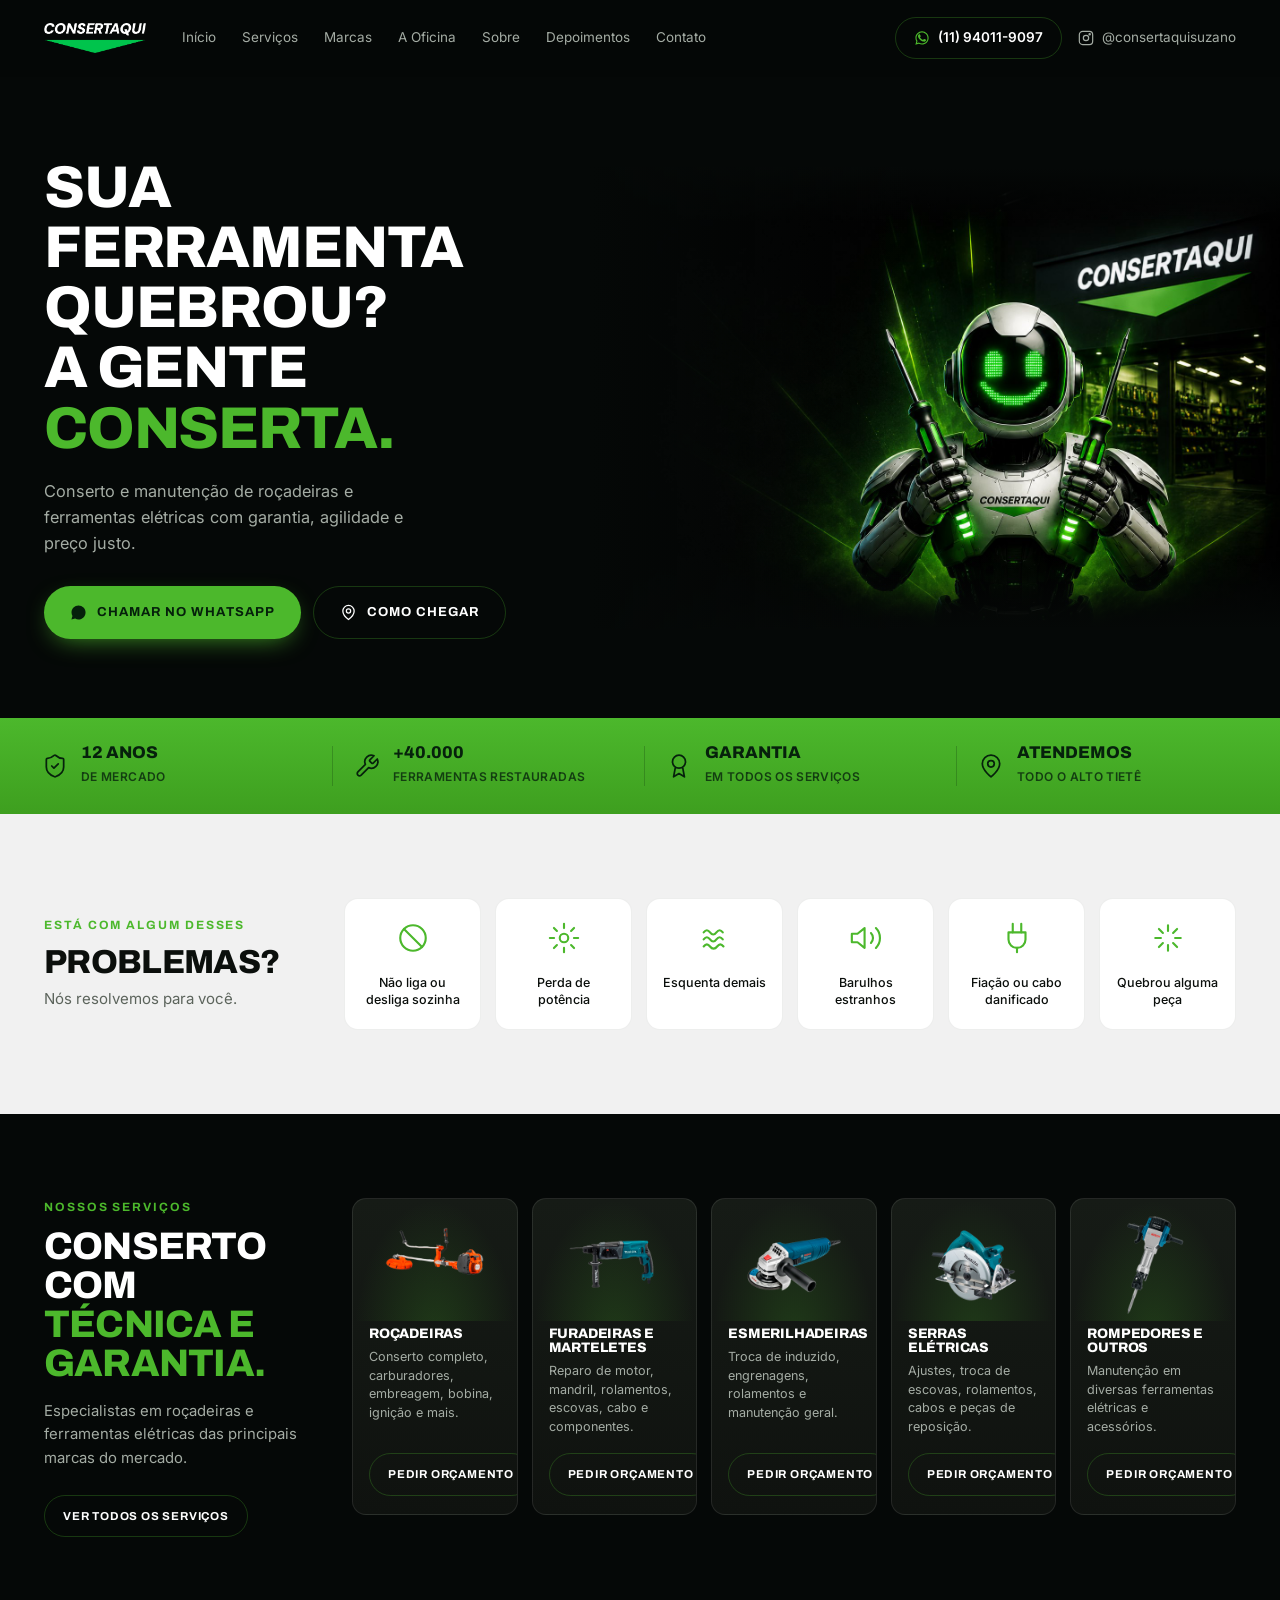
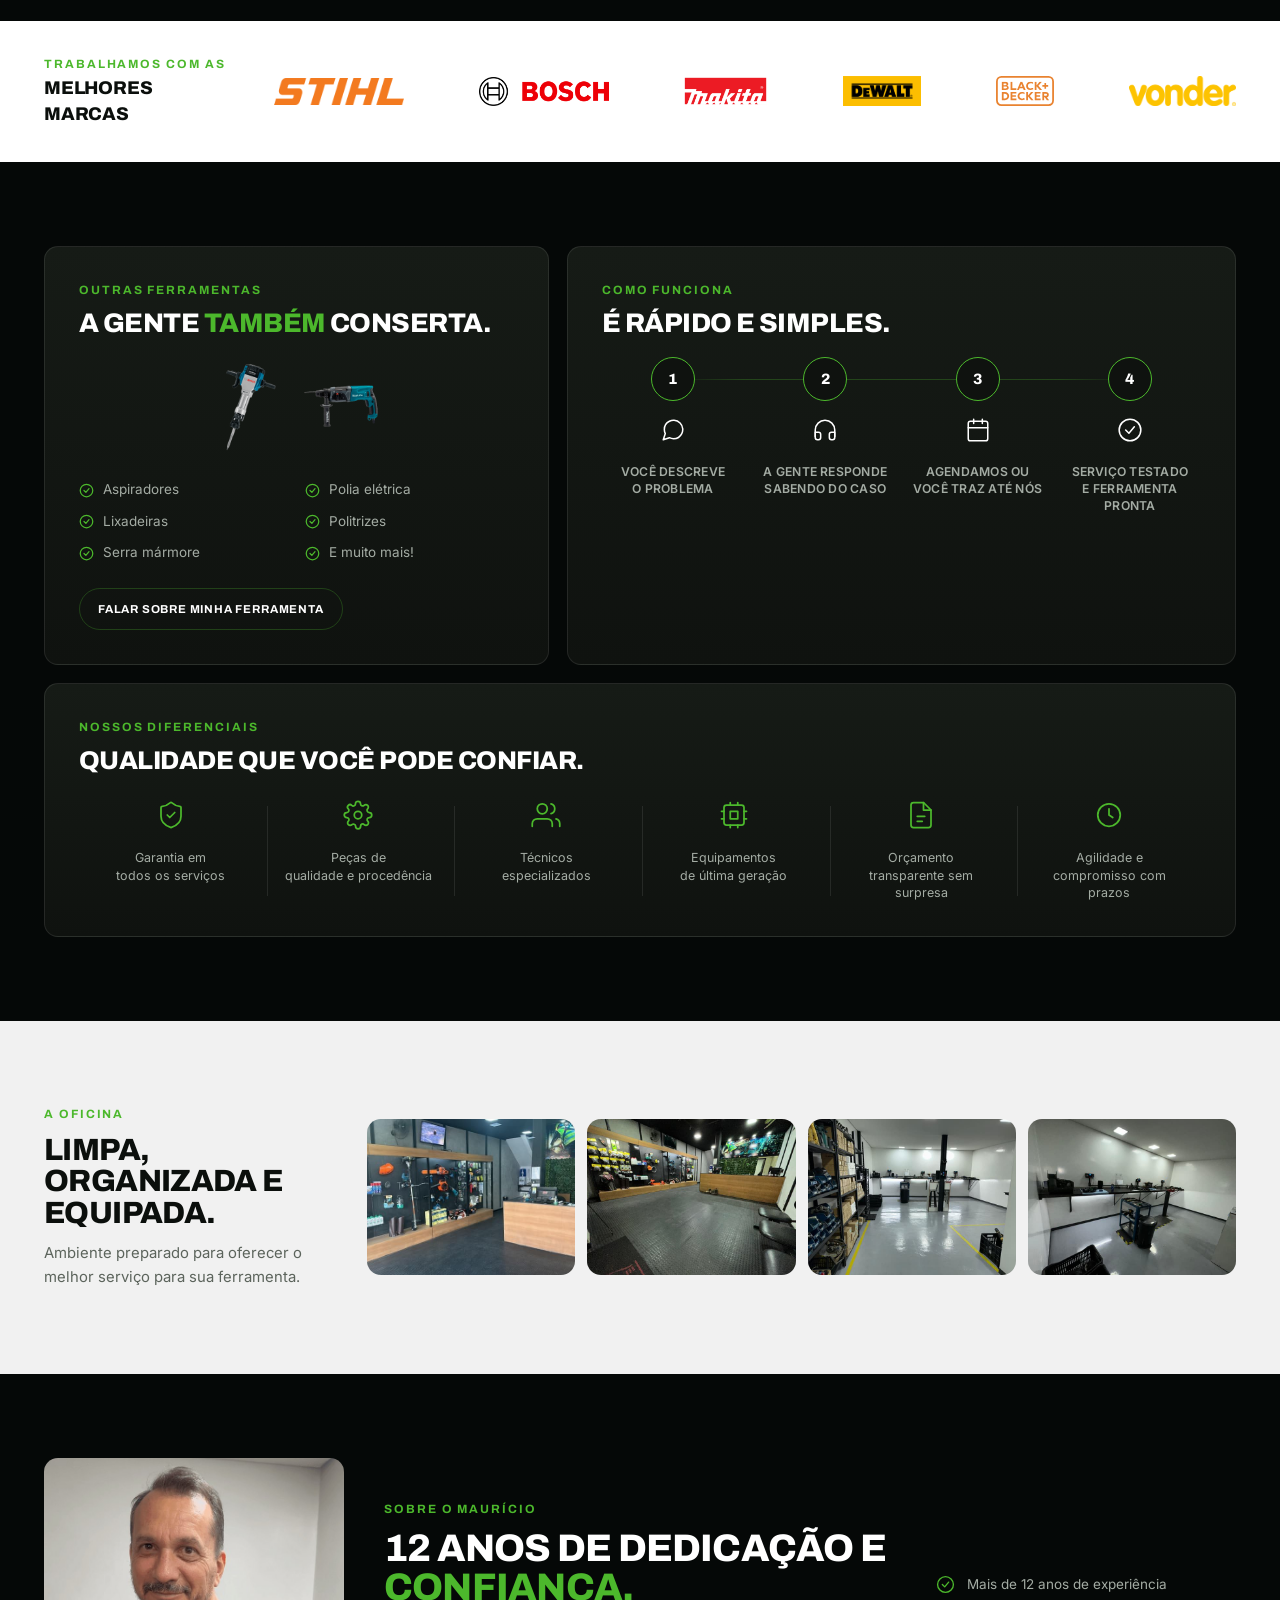
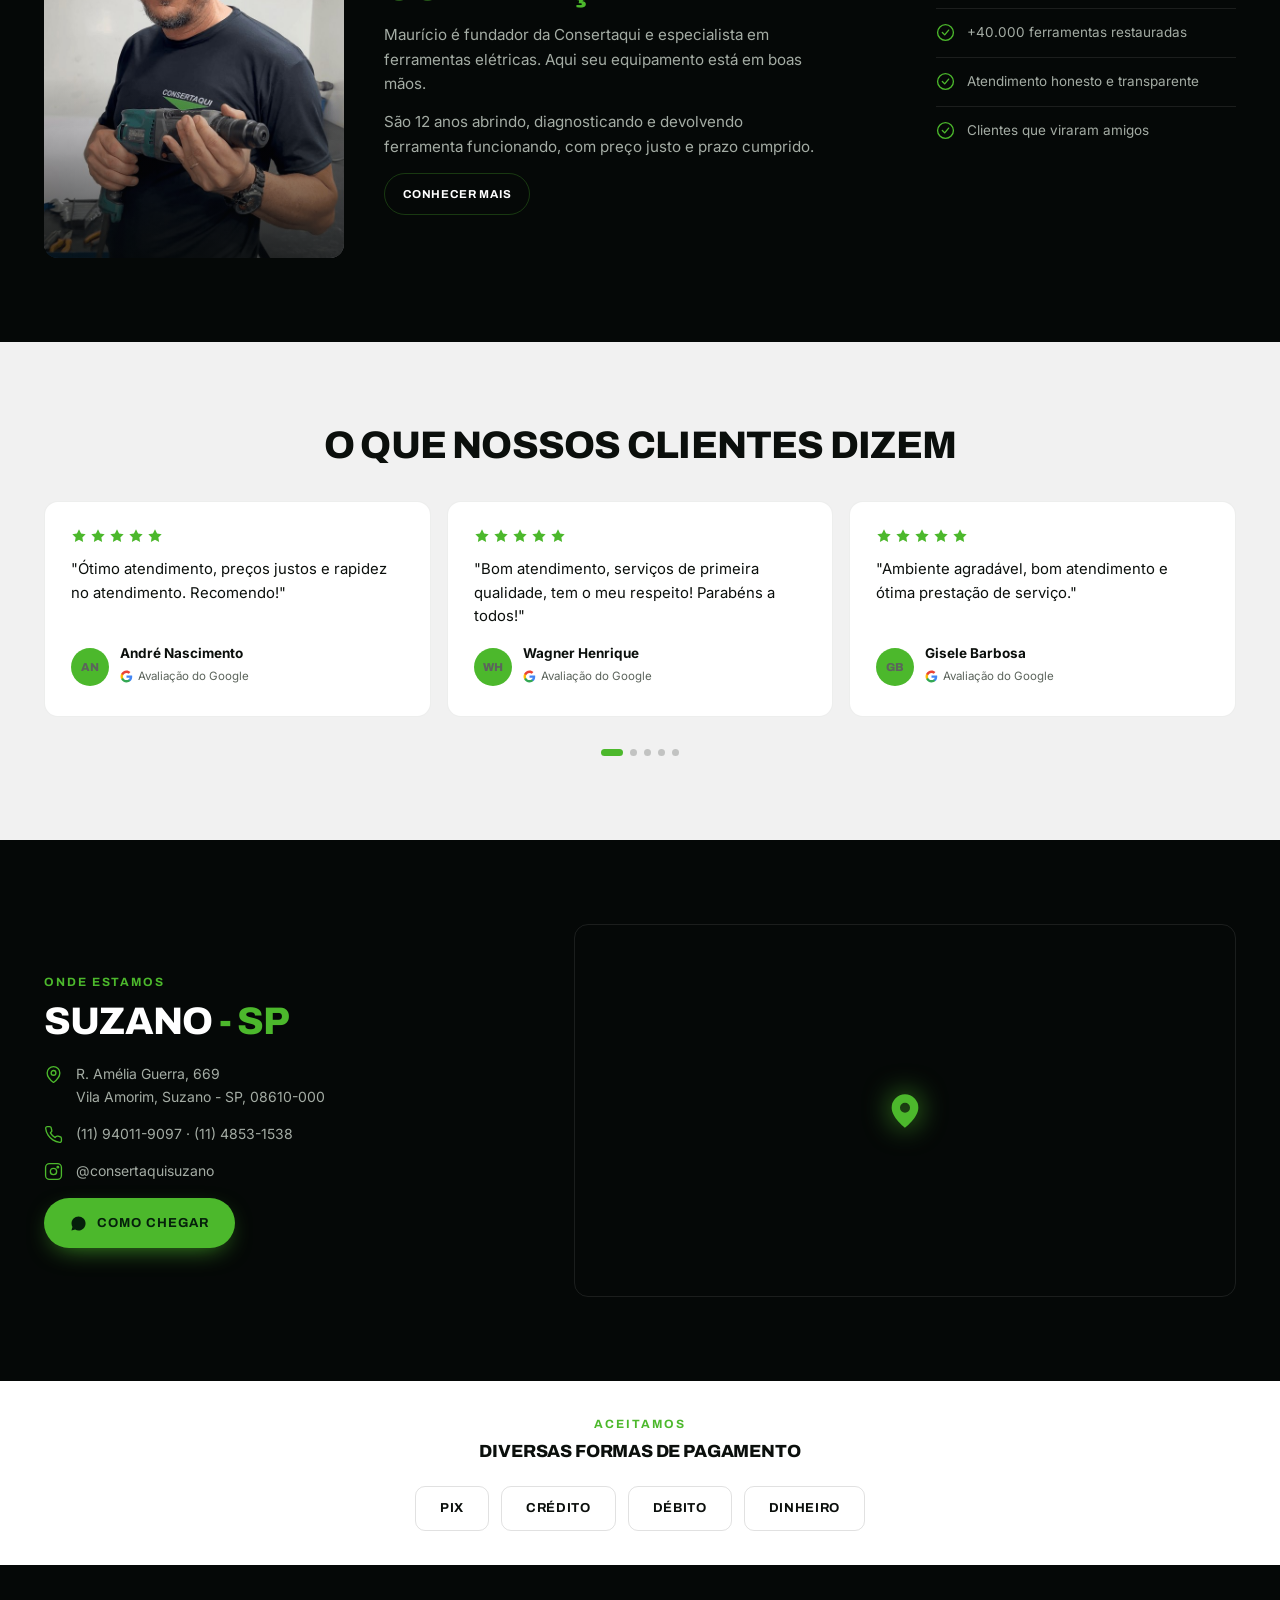
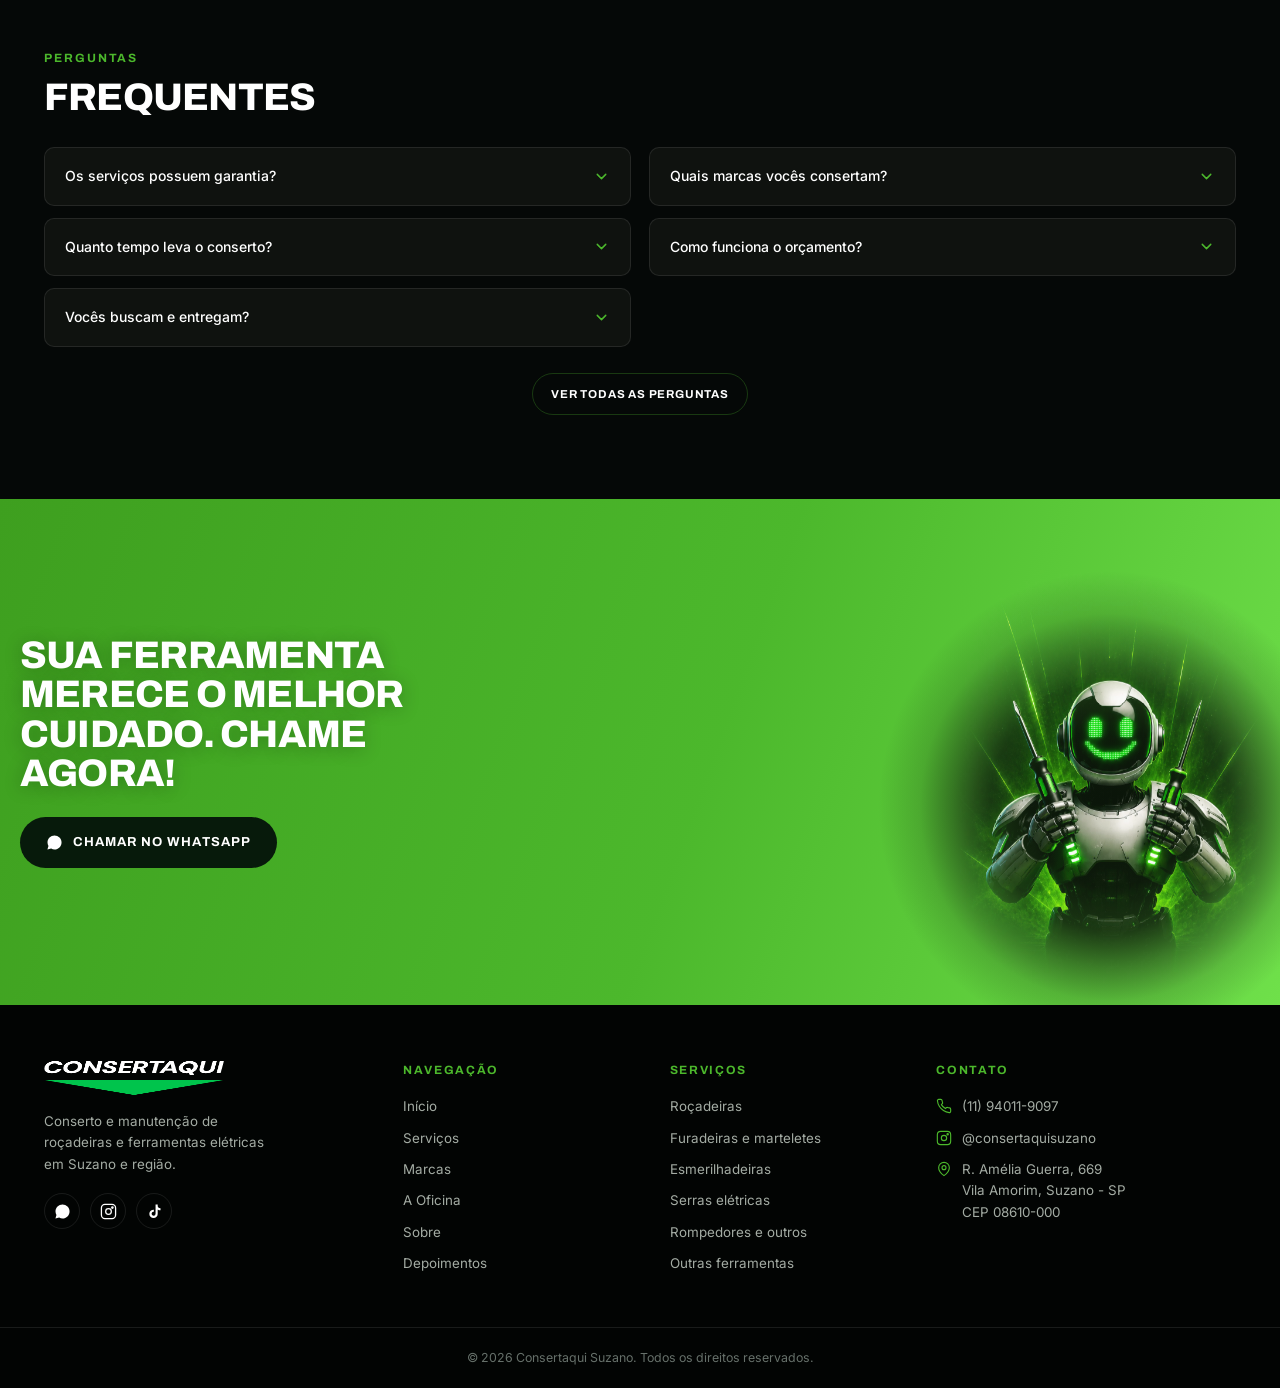
==== index.html @ aa7d1c3b "Site da Consertaqui Suzano Co-Authored-By: Claude Opus 5 (1M context) <noreply@anthropic.com>" ====
<!DOCTYPE html>
<html lang="pt-BR">
<head>
<meta charset="UTF-8">
<meta name="viewport" content="width=device-width, initial-scale=1">
<title>Conserto de Roçadeira em Suzano | Consertaqui</title>
<meta name="description" content="Conserto e manutenção de roçadeiras e ferramentas elétricas em Suzano e região. Diagnóstico rápido, orçamento sem custo e garantia. Todas as marcas. Chame no WhatsApp.">
<link rel="canonical" href="https://www.consertaquisuzano.com.br/">
<meta name="theme-color" content="#050807">

<meta property="og:type" content="website">
<meta property="og:locale" content="pt_BR">
<meta property="og:site_name" content="Consertaqui">
<meta property="og:title" content="Conserto de Roçadeira em Suzano | Consertaqui">
<meta property="og:description" content="Conserto e manutenção de roçadeiras e ferramentas elétricas em Suzano e região. Orçamento sem custo e garantia em todos os serviços.">
<meta property="og:url" content="https://www.consertaquisuzano.com.br/">
<meta property="og:image" content="https://www.consertaquisuzano.com.br/assets/img/hero-desktop.jpg">

<link rel="icon" href="assets/img/logo.png">
<link rel="apple-touch-icon" href="assets/img/logo.png">

<link rel="preconnect" href="https://fonts.googleapis.com">
<link rel="preconnect" href="https://fonts.gstatic.com" crossorigin>
<link href="https://fonts.googleapis.com/css2?family=Archivo:wght@600;700;800;900&family=Inter:wght@400;500;600;700&display=swap" rel="stylesheet">
<link rel="preload" as="image" href="assets/img/hero-desktop.jpg" media="(min-width: 861px)">
<link rel="preload" as="image" href="assets/img/hero-mobile.jpg" media="(max-width: 860px)">
<link rel="stylesheet" href="assets/css/style.css">
</head>
<body>

<!-- ====================================================== HEADER ====== -->
<header class="head" id="head">
  <div class="wrap head__in">
    <a href="#topo" class="head__logo" aria-label="Consertaqui, página inicial">
      <img src="assets/img/logo.png" alt="Consertaqui" width="160" height="30">
    </a>

    <nav class="nav" aria-label="Navegação principal">
      <a href="#topo">Início</a>
      <a href="#servicos">Serviços</a>
      <a href="#marcas">Marcas</a>
      <a href="#oficina">A Oficina</a>
      <a href="#sobre">Sobre</a>
      <a href="#depoimentos">Depoimentos</a>
      <a href="#contato">Contato</a>
    </nav>

    <div class="head__side">
      <a href="https://wa.me/5511940119097" class="head__wa" data-wa="Olá! Vim pelo site da Consertaqui e preciso de um orçamento." target="_blank" rel="noopener">
        <svg viewBox="0 0 24 24" fill="currentColor" aria-hidden="true"><path d="M17.47 14.38c-.3-.15-1.76-.87-2.03-.97-.27-.1-.47-.15-.67.15-.2.3-.77.96-.94 1.16-.17.2-.35.22-.65.07-.3-.15-1.26-.46-2.4-1.48-.89-.79-1.49-1.77-1.66-2.07-.17-.3-.02-.46.13-.61.13-.13.3-.35.45-.52.15-.17.2-.3.3-.5.1-.2.05-.37-.02-.52-.08-.15-.67-1.61-.92-2.2-.24-.58-.49-.5-.67-.51h-.57c-.2 0-.52.07-.79.37-.27.3-1.04 1.01-1.04 2.47s1.06 2.86 1.21 3.06c.15.2 2.1 3.2 5.08 4.49.71.3 1.26.49 1.69.63.71.22 1.36.19 1.87.12.57-.09 1.76-.72 2.01-1.41.25-.7.25-1.29.17-1.42-.07-.12-.27-.2-.57-.35z"/><path d="M12.04 2C6.58 2 2.13 6.45 2.13 11.91c0 1.75.46 3.45 1.32 4.95L2 22l5.25-1.38a9.87 9.87 0 0 0 4.79 1.22h.01c5.46 0 9.91-4.45 9.91-9.91 0-2.65-1.03-5.14-2.9-7.01A9.82 9.82 0 0 0 12.04 2zm0 18.13h-.01a8.2 8.2 0 0 1-4.18-1.15l-.3-.18-3.11.82.83-3.04-.2-.31a8.19 8.19 0 0 1-1.26-4.37c0-4.54 3.7-8.23 8.24-8.23 2.2 0 4.27.86 5.82 2.42a8.18 8.18 0 0 1 2.41 5.82c0 4.54-3.7 8.22-8.25 8.22z"/></svg>
        (11) 94011-9097
      </a>
      <a href="https://www.instagram.com/consertaquisuzano/" class="head__ig" target="_blank" rel="noopener">
        <svg viewBox="0 0 24 24" fill="none" stroke="currentColor" stroke-width="1.8" stroke-linecap="round" stroke-linejoin="round" aria-hidden="true"><rect x="2" y="2" width="20" height="20" rx="5"/><circle cx="12" cy="12" r="4"/><circle cx="17.5" cy="6.5" r="1"/></svg>
        @consertaquisuzano
      </a>
      <button class="burger" id="burger" aria-label="Abrir menu" aria-expanded="false" aria-controls="menu"><span></span></button>
    </div>
  </div>

  <div class="menu" id="menu">
    <div class="menu__in"><div>
      <a href="#servicos">Serviços</a>
      <a href="#marcas">Marcas</a>
      <a href="#outras">Outras Ferramentas</a>
      <a href="#oficina">A Oficina</a>
      <a href="#sobre">Sobre</a>
      <a href="#depoimentos">Depoimentos</a>
      <a href="#faq">Perguntas Frequentes</a>
      <a href="#contato">Onde Estamos</a>
      <a class="btn btn--wa btn--block" data-wa="Olá! Vim pelo site da Consertaqui e preciso de um orçamento." href="https://wa.me/5511940119097">
        <svg viewBox="0 0 24 24" fill="currentColor" aria-hidden="true"><path d="M17.47 14.38c-.3-.15-1.76-.87-2.03-.97-.27-.1-.47-.15-.67.15-.2.3-.77.96-.94 1.16-.17.2-.35.22-.65.07-.3-.15-1.26-.46-2.4-1.48-.89-.79-1.49-1.77-1.66-2.07-.17-.3-.02-.46.13-.61.13-.13.3-.35.45-.52.15-.17.2-.3.3-.5.1-.2.05-.37-.02-.52-.08-.15-.67-1.61-.92-2.2-.24-.58-.49-.5-.67-.51h-.57c-.2 0-.52.07-.79.37-.27.3-1.04 1.01-1.04 2.47s1.06 2.86 1.21 3.06c.15.2 2.1 3.2 5.08 4.49.71.3 1.26.49 1.69.63.71.22 1.36.19 1.87.12.57-.09 1.76-.72 2.01-1.41.25-.7.25-1.29.17-1.42-.07-.12-.27-.2-.57-.35z"/><path d="M12.04 2C6.58 2 2.13 6.45 2.13 11.91c0 1.75.46 3.45 1.32 4.95L2 22l5.25-1.38a9.87 9.87 0 0 0 4.79 1.22h.01c5.46 0 9.91-4.45 9.91-9.91 0-2.65-1.03-5.14-2.9-7.01A9.82 9.82 0 0 0 12.04 2zm0 18.13h-.01a8.2 8.2 0 0 1-4.18-1.15l-.3-.18-3.11.82.83-3.04-.2-.31a8.19 8.19 0 0 1-1.26-4.37c0-4.54 3.7-8.23 8.24-8.23 2.2 0 4.27.86 5.82 2.42a8.18 8.18 0 0 1 2.41 5.82c0 4.54-3.7 8.22-8.25 8.22z"/></svg>
        Chamar no WhatsApp
      </a>
    </div></div>
  </div>
</header>

<main id="topo">

<!-- ======================================================== HERO ====== -->
<section class="hero">
  <div class="wrap hero__grid">
    <div class="hero__copy">
      <h1>Sua ferramenta<br>quebrou?<br>A gente <span class="g">conserta.</span></h1>

      <div class="hero__mob">
        <img src="assets/img/hero-mobile.jpg" alt="Mascote da Consertaqui segurando duas chaves de fenda" width="1024" height="1536" fetchpriority="high">
      </div>

      <p class="hero__sub">Conserto e manutenção de roçadeiras e ferramentas elétricas com garantia, agilidade e preço justo.</p>

      <div class="hero__cta">
        <a class="btn btn--wa" data-wa="Olá! Minha ferramenta parou e gostaria de um orçamento." href="https://wa.me/5511940119097">
          <svg viewBox="0 0 24 24" fill="currentColor" aria-hidden="true"><path d="M12.04 2C6.58 2 2.13 6.45 2.13 11.91c0 1.75.46 3.45 1.32 4.95L2 22l5.25-1.38a9.87 9.87 0 0 0 4.79 1.22c5.46 0 9.91-4.45 9.91-9.91 0-2.65-1.03-5.14-2.9-7.01A9.82 9.82 0 0 0 12.04 2zm5.43 12.38c-.3-.15-1.76-.87-2.03-.97-.27-.1-.47-.15-.67.15-.2.3-.77.96-.94 1.16-.17.2-.35.22-.65.07-.3-.15-1.26-.46-2.4-1.48-.89-.79-1.49-1.77-1.66-2.07-.17-.3-.02-.46.13-.61.13-.13.3-.35.45-.52.15-.17.2-.3.3-.5.1-.2.05-.37-.02-.52-.08-.15-.67-1.61-.92-2.2-.24-.58-.49-.5-.67-.51h-.57c-.2 0-.52.07-.79.37-.27.3-1.04 1.01-1.04 2.47s1.06 2.86 1.21 3.06c.15.2 2.1 3.2 5.08 4.49.71.3 1.26.49 1.69.63.71.22 1.36.19 1.87.12.57-.09 1.76-.72 2.01-1.41.25-.7.25-1.29.17-1.42-.07-.12-.27-.2-.57-.35z"/></svg>
          Chamar no WhatsApp
        </a>
        <a class="btn btn--ghost" href="https://maps.google.com/?q=R.+Am%C3%A9lia+Guerra,+669,+Vila+Amorim,+Suzano+SP" target="_blank" rel="noopener">
          <svg viewBox="0 0 24 24" fill="none" stroke="currentColor" stroke-width="1.8" stroke-linecap="round" stroke-linejoin="round" aria-hidden="true"><path d="M20 10c0 6-8 12-8 12s-8-6-8-12a8 8 0 0 1 16 0z"/><circle cx="12" cy="10" r="3"/></svg>
          Como chegar
        </a>
      </div>
    </div>

    <div class="hero__art">
      <img src="assets/img/hero-desktop.jpg" alt="Mascote da Consertaqui com duas chaves de fenda em frente à loja em Suzano" width="1536" height="1024" fetchpriority="high">
    </div>
  </div>
</section>

<!-- ======================================================= SELOS ====== -->
<section class="selos">
  <div class="wrap selos__in">
    <div class="selo" data-rv>
      <svg viewBox="0 0 24 24" fill="none" stroke="currentColor" stroke-linecap="round" stroke-linejoin="round" aria-hidden="true"><path d="M20 13c0 5-3.5 7.5-7.66 8.95a1 1 0 0 1-.67-.01C7.5 20.5 4 18 4 13V6a1 1 0 0 1 1-1c2 0 4.5-1.2 6.24-2.72a1.17 1.17 0 0 1 1.52 0C14.51 3.81 17 5 19 5a1 1 0 0 1 1 1z"/><path d="m9 12 2 2 4-4"/></svg>
      <div><b>12 anos</b><span>de mercado</span></div>
    </div>
    <div class="selo" data-rv style="--d:80ms">
      <svg viewBox="0 0 24 24" fill="none" stroke="currentColor" stroke-linecap="round" stroke-linejoin="round" aria-hidden="true"><path d="M14.7 6.3a1 1 0 0 0 0 1.4l1.6 1.6a1 1 0 0 0 1.4 0l3.77-3.77a6 6 0 0 1-7.94 7.94l-6.91 6.91a2.12 2.12 0 0 1-3-3l6.91-6.91a6 6 0 0 1 7.94-7.94z"/></svg>
      <div><b>+40.000</b><span>ferramentas restauradas</span></div>
    </div>
    <div class="selo" data-rv style="--d:160ms">
      <svg viewBox="0 0 24 24" fill="none" stroke="currentColor" stroke-linecap="round" stroke-linejoin="round" aria-hidden="true"><circle cx="12" cy="8" r="6"/><path d="M15.48 13.89 17 22l-5-3-5 3 1.52-8.11"/></svg>
      <div><b>Garantia</b><span>em todos os serviços</span></div>
    </div>
    <div class="selo" data-rv style="--d:240ms">
      <svg viewBox="0 0 24 24" fill="none" stroke="currentColor" stroke-linecap="round" stroke-linejoin="round" aria-hidden="true"><path d="M20 10c0 6-8 12-8 12s-8-6-8-12a8 8 0 0 1 16 0z"/><circle cx="12" cy="10" r="3"/></svg>
      <div><b>Atendemos</b><span>todo o Alto Tietê</span></div>
    </div>
  </div>
</section>

<!-- ==================================================== PROBLEMAS ===== -->
<section class="sec sec--light probs" id="problemas">
  <div class="wrap probs__in">
    <div class="probs__head" data-rv>
      <div class="eyebrow">Está com algum desses</div>
      <h2>Problemas?</h2>
      <p>Nós resolvemos para você.</p>
    </div>

    <div class="probs__grid">
      <a class="prob" data-rv data-wa="Olá! Vim pelo site. Minha ferramenta não liga ou desliga sozinha. Consegue avaliar?" href="https://wa.me/5511940119097">
        <svg viewBox="0 0 24 24" fill="none" stroke="currentColor" stroke-linecap="round" stroke-linejoin="round" aria-hidden="true"><circle cx="12" cy="12" r="9"/><path d="m5.6 5.6 12.8 12.8"/></svg>
        <span>Não liga ou desliga sozinha</span>
      </a>
      <a class="prob" data-rv style="--d:60ms" data-wa="Olá! Vim pelo site. Minha ferramenta está com perda de potência. Consegue avaliar?" href="https://wa.me/5511940119097">
        <svg viewBox="0 0 24 24" fill="none" stroke="currentColor" stroke-linecap="round" stroke-linejoin="round" aria-hidden="true"><circle cx="12" cy="12" r="3"/><path d="M12 2v3M12 19v3M2 12h3M19 12h3M4.9 4.9l2.1 2.1M17 17l2.1 2.1M19.1 4.9 17 7M7 17l-2.1 2.1"/></svg>
        <span>Perda de potência</span>
      </a>
      <a class="prob" data-rv style="--d:120ms" data-wa="Olá! Vim pelo site. Minha ferramenta está esquentando demais. Consegue avaliar?" href="https://wa.me/5511940119097">
        <svg viewBox="0 0 24 24" fill="none" stroke="currentColor" stroke-linecap="round" stroke-linejoin="round" aria-hidden="true"><path d="M4 18c1.5-2 3-2 4.5 0S12 20 13.5 18s3-2 4.5 0"/><path d="M4 13c1.5-2 3-2 4.5 0s3 2 4.5 0 3-2 4.5 0"/><path d="M4 8c1.5-2 3-2 4.5 0s3 2 4.5 0 3-2 4.5 0"/></svg>
        <span>Esquenta demais</span>
      </a>
      <a class="prob" data-rv style="--d:180ms" data-wa="Olá! Vim pelo site. Minha ferramenta está fazendo barulhos estranhos. Consegue avaliar?" href="https://wa.me/5511940119097">
        <svg viewBox="0 0 24 24" fill="none" stroke="currentColor" stroke-linecap="round" stroke-linejoin="round" aria-hidden="true"><path d="M11 5 6 9H2v6h4l5 4z"/><path d="M15.5 8.5a5 5 0 0 1 0 7"/><path d="M19 5a10 10 0 0 1 0 14"/></svg>
        <span>Barulhos estranhos</span>
      </a>
      <a class="prob" data-rv style="--d:240ms" data-wa="Olá! Vim pelo site. Minha ferramenta está com a fiação ou o cabo danificado. Consegue avaliar?" href="https://wa.me/5511940119097">
        <svg viewBox="0 0 24 24" fill="none" stroke="currentColor" stroke-linecap="round" stroke-linejoin="round" aria-hidden="true"><path d="M9 2v6M15 2v6"/><path d="M18 8v5a6 6 0 0 1-6 6 6 6 0 0 1-6-6V8z"/><path d="M12 19v3"/></svg>
        <span>Fiação ou cabo danificado</span>
      </a>
      <a class="prob" data-rv style="--d:300ms" data-wa="Olá! Vim pelo site. Minha ferramenta quebrou uma peça. Consegue avaliar?" href="https://wa.me/5511940119097">
        <svg viewBox="0 0 24 24" fill="none" stroke="currentColor" stroke-linecap="round" stroke-linejoin="round" aria-hidden="true"><path d="M12 3v4M12 17v4M5.6 5.6l2.8 2.8M15.6 15.6l2.8 2.8M3 12h4M17 12h4M5.6 18.4l2.8-2.8M15.6 8.4l2.8-2.8"/></svg>
        <span>Quebrou alguma peça</span>
      </a>
    </div>
  </div>
</section>

<!-- ===================================================== SERVIÇOS ===== -->
<section class="sec sec--dark serv" id="servicos">
  <div class="wrap serv__in">
    <div class="serv__head" data-rv>
      <div class="eyebrow">Nossos serviços</div>
      <h2>Conserto com<br><span class="g">técnica e garantia.</span></h2>
      <p class="lead">Especialistas em roçadeiras e ferramentas elétricas das principais marcas do mercado.</p>
      <a class="btn btn--ghost btn--sm" href="#outras">Ver todos os serviços</a>
    </div>

    <div class="serv__grid">
      <article class="card-serv" data-rv>
        <div class="card-serv__img"><img src="assets/img/serv-rocadeira.png" alt="Conserto de roçadeira em Suzano" width="500" height="500" loading="lazy"></div>
        <div class="card-serv__body">
          <h3>Roçadeiras</h3>
          <p>Conserto completo, carburadores, embreagem, bobina, ignição e mais.</p>
          <a class="btn btn--ghost btn--sm" data-wa="Olá! Vim pelo site e gostaria de um orçamento para conserto de *roçadeira*." href="https://wa.me/5511940119097">Pedir orçamento</a>
        </div>
      </article>

      <article class="card-serv" data-rv style="--d:70ms">
        <div class="card-serv__img"><img src="assets/img/serv-furadeira.png" alt="Conserto de furadeira e martelete em Suzano" width="500" height="500" loading="lazy"></div>
        <div class="card-serv__body">
          <h3>Furadeiras e marteletes</h3>
          <p>Reparo de motor, mandril, rolamentos, escovas, cabo e componentes.</p>
          <a class="btn btn--ghost btn--sm" data-wa="Olá! Vim pelo site e gostaria de um orçamento para conserto de *furadeira ou martelete*." href="https://wa.me/5511940119097">Pedir orçamento</a>
        </div>
      </article>

      <article class="card-serv" data-rv style="--d:140ms">
        <div class="card-serv__img"><img src="assets/img/serv-esmerilhadeira.png" alt="Conserto de esmerilhadeira em Suzano" width="500" height="500" loading="lazy"></div>
        <div class="card-serv__body">
          <h3>Esmerilhadeiras</h3>
          <p>Troca de induzido, engrenagens, rolamentos e manutenção geral.</p>
          <a class="btn btn--ghost btn--sm" data-wa="Olá! Vim pelo site e gostaria de um orçamento para conserto de *esmerilhadeira*." href="https://wa.me/5511940119097">Pedir orçamento</a>
        </div>
      </article>

      <article class="card-serv" data-rv style="--d:210ms">
        <div class="card-serv__img"><img src="assets/img/serv-serra.png" alt="Conserto de serra elétrica em Suzano" width="500" height="500" loading="lazy"></div>
        <div class="card-serv__body">
          <h3>Serras elétricas</h3>
          <p>Ajustes, troca de escovas, rolamentos, cabos e peças de reposição.</p>
          <a class="btn btn--ghost btn--sm" data-wa="Olá! Vim pelo site e gostaria de um orçamento para conserto de *serra elétrica*." href="https://wa.me/5511940119097">Pedir orçamento</a>
        </div>
      </article>

      <article class="card-serv" data-rv style="--d:280ms">
        <div class="card-serv__img"><img src="assets/img/serv-rompedor.png" alt="Conserto de rompedor e outras ferramentas em Suzano" width="500" height="500" loading="lazy"></div>
        <div class="card-serv__body">
          <h3>Rompedores e outros</h3>
          <p>Manutenção em diversas ferramentas elétricas e acessórios.</p>
          <a class="btn btn--ghost btn--sm" data-wa="Olá! Vim pelo site e gostaria de um orçamento para conserto de *rompedor*." href="https://wa.me/5511940119097">Pedir orçamento</a>
        </div>
      </article>
    </div>
  </div>
</section>

<!-- ======================================================= MARCAS ===== -->
<section class="marcas" id="marcas">
  <div class="wrap marcas__in">
    <div class="marcas__label" data-rv>
      <div class="eyebrow">Trabalhamos com as</div>
      <b>Melhores marcas</b>
    </div>
    <div class="marcas__list" data-rv style="--d:80ms">
      <img src="assets/img/marcas/stihl.png" alt="Stihl" loading="lazy">
      <img src="assets/img/marcas/bosch.webp" alt="Bosch" loading="lazy">
      <img src="assets/img/marcas/makita.webp" alt="Makita" loading="lazy">
      <img src="assets/img/marcas/dewalt.png" alt="DeWalt" loading="lazy">
      <img src="assets/img/marcas/black-decker.svg" alt="Black and Decker" loading="lazy">
      <img src="assets/img/marcas/vonder.png" alt="Vonder" loading="lazy">
    </div>
  </div>
</section>

<!-- ======================================= OUTRAS + COMO FUNCIONA ===== -->
<section class="sec sec--dark" id="outras">
  <div class="wrap">
    <div class="duo">

      <div class="painel" data-rv>
        <div class="eyebrow">Outras ferramentas</div>
        <h2>A gente <span class="g">também</span> conserta.</h2>
        <div class="outras__art">
          <img src="assets/img/serv-rompedor.png" alt="" aria-hidden="true" loading="lazy">
          <img src="assets/img/serv-furadeira.png" alt="" aria-hidden="true" loading="lazy">
        </div>
        <ul class="outras__list">
          <li><svg viewBox="0 0 24 24" fill="none" stroke="currentColor" stroke-width="2" stroke-linecap="round" stroke-linejoin="round" aria-hidden="true"><circle cx="12" cy="12" r="10"/><path d="m8 12 3 3 5-6"/></svg>Aspiradores</li>
          <li><svg viewBox="0 0 24 24" fill="none" stroke="currentColor" stroke-width="2" stroke-linecap="round" stroke-linejoin="round" aria-hidden="true"><circle cx="12" cy="12" r="10"/><path d="m8 12 3 3 5-6"/></svg>Polia elétrica</li>
          <li><svg viewBox="0 0 24 24" fill="none" stroke="currentColor" stroke-width="2" stroke-linecap="round" stroke-linejoin="round" aria-hidden="true"><circle cx="12" cy="12" r="10"/><path d="m8 12 3 3 5-6"/></svg>Lixadeiras</li>
          <li><svg viewBox="0 0 24 24" fill="none" stroke="currentColor" stroke-width="2" stroke-linecap="round" stroke-linejoin="round" aria-hidden="true"><circle cx="12" cy="12" r="10"/><path d="m8 12 3 3 5-6"/></svg>Politrizes</li>
          <li><svg viewBox="0 0 24 24" fill="none" stroke="currentColor" stroke-width="2" stroke-linecap="round" stroke-linejoin="round" aria-hidden="true"><circle cx="12" cy="12" r="10"/><path d="m8 12 3 3 5-6"/></svg>Serra mármore</li>
          <li><svg viewBox="0 0 24 24" fill="none" stroke="currentColor" stroke-width="2" stroke-linecap="round" stroke-linejoin="round" aria-hidden="true"><circle cx="12" cy="12" r="10"/><path d="m8 12 3 3 5-6"/></svg>E muito mais!</li>
        </ul>
        <a class="btn btn--ghost btn--sm" data-wa="Olá! Vim pelo site. Vocês consertam a minha ferramenta? Ela é uma:" href="https://wa.me/5511940119097">Falar sobre minha ferramenta</a>
      </div>

      <div class="painel" data-rv style="--d:120ms">
        <div class="eyebrow">Como funciona</div>
        <h2>É rápido e simples.</h2>
        <div class="passos">
          <div class="passo">
            <div class="passo__n">1</div>
            <svg class="passo__ico" viewBox="0 0 24 24" fill="none" stroke="currentColor" stroke-linecap="round" stroke-linejoin="round" aria-hidden="true"><path d="M21 11.5a8.38 8.38 0 0 1-.9 3.8 8.5 8.5 0 0 1-7.6 4.7 8.38 8.38 0 0 1-3.8-.9L3 21l1.9-5.7a8.38 8.38 0 0 1-.9-3.8 8.5 8.5 0 0 1 4.7-7.6 8.38 8.38 0 0 1 3.8-.9h.5a8.48 8.48 0 0 1 8 8z"/></svg>
            <p>Você descreve<br>o problema</p>
          </div>
          <div class="passo">
            <div class="passo__n">2</div>
            <svg class="passo__ico" viewBox="0 0 24 24" fill="none" stroke="currentColor" stroke-linecap="round" stroke-linejoin="round" aria-hidden="true"><path d="M3 18v-6a9 9 0 0 1 18 0v6"/><path d="M21 19a2 2 0 0 1-2 2h-1a2 2 0 0 1-2-2v-3a2 2 0 0 1 2-2h3zM3 19a2 2 0 0 0 2 2h1a2 2 0 0 0 2-2v-3a2 2 0 0 0-2-2H3z"/></svg>
            <p>A gente responde<br>sabendo do caso</p>
          </div>
          <div class="passo">
            <div class="passo__n">3</div>
            <svg class="passo__ico" viewBox="0 0 24 24" fill="none" stroke="currentColor" stroke-linecap="round" stroke-linejoin="round" aria-hidden="true"><rect x="3" y="4" width="18" height="18" rx="2"/><path d="M16 2v4M8 2v4M3 10h18"/></svg>
            <p>Agendamos ou<br>você traz até nós</p>
          </div>
          <div class="passo">
            <div class="passo__n">4</div>
            <svg class="passo__ico" viewBox="0 0 24 24" fill="none" stroke="currentColor" stroke-linecap="round" stroke-linejoin="round" aria-hidden="true"><circle cx="12" cy="12" r="10"/><path d="m8 12 3 3 5-6"/></svg>
            <p>Serviço testado<br>e ferramenta pronta</p>
          </div>
        </div>
      </div>

    </div>

    <div class="painel difs" data-rv>
      <div class="eyebrow">Nossos diferenciais</div>
      <h2>Qualidade que você pode confiar.</h2>
      <div class="difs__grid">
        <div class="dif">
          <svg viewBox="0 0 24 24" fill="none" stroke="currentColor" stroke-linecap="round" stroke-linejoin="round" aria-hidden="true"><path d="M20 13c0 5-3.5 7.5-7.66 8.95a1 1 0 0 1-.67-.01C7.5 20.5 4 18 4 13V6a1 1 0 0 1 1-1c2 0 4.5-1.2 6.24-2.72a1.17 1.17 0 0 1 1.52 0C14.51 3.81 17 5 19 5a1 1 0 0 1 1 1z"/><path d="m9 12 2 2 4-4"/></svg>
          <span>Garantia em<br>todos os serviços</span>
        </div>
        <div class="dif">
          <svg viewBox="0 0 24 24" fill="none" stroke="currentColor" stroke-linecap="round" stroke-linejoin="round" aria-hidden="true"><circle cx="12" cy="12" r="3"/><path d="M19.4 15a1.65 1.65 0 0 0 .33 1.82l.06.06a2 2 0 1 1-2.83 2.83l-.06-.06a1.65 1.65 0 0 0-1.82-.33 1.65 1.65 0 0 0-1 1.51V21a2 2 0 1 1-4 0v-.09A1.65 1.65 0 0 0 9 19.4a1.65 1.65 0 0 0-1.82.33l-.06.06a2 2 0 1 1-2.83-2.83l.06-.06A1.65 1.65 0 0 0 4.6 15a1.65 1.65 0 0 0-1.51-1H3a2 2 0 1 1 0-4h.09A1.65 1.65 0 0 0 4.6 9a1.65 1.65 0 0 0-.33-1.82l-.06-.06a2 2 0 1 1 2.83-2.83l.06.06A1.65 1.65 0 0 0 9 4.6 1.65 1.65 0 0 0 10 3.09V3a2 2 0 1 1 4 0v.09a1.65 1.65 0 0 0 1 1.51 1.65 1.65 0 0 0 1.82-.33l.06-.06a2 2 0 1 1 2.83 2.83l-.06.06A1.65 1.65 0 0 0 19.4 9V9a1.65 1.65 0 0 0 1.51 1H21a2 2 0 1 1 0 4h-.09a1.65 1.65 0 0 0-1.51 1z"/></svg>
          <span>Peças de<br>qualidade e procedência</span>
        </div>
        <div class="dif">
          <svg viewBox="0 0 24 24" fill="none" stroke="currentColor" stroke-linecap="round" stroke-linejoin="round" aria-hidden="true"><path d="M17 21v-2a4 4 0 0 0-4-4H5a4 4 0 0 0-4 4v2"/><circle cx="9" cy="7" r="4"/><path d="M23 21v-2a4 4 0 0 0-3-3.87M16 3.13a4 4 0 0 1 0 7.75"/></svg>
          <span>Técnicos<br>especializados</span>
        </div>
        <div class="dif">
          <svg viewBox="0 0 24 24" fill="none" stroke="currentColor" stroke-linecap="round" stroke-linejoin="round" aria-hidden="true"><rect x="4" y="4" width="16" height="16" rx="2"/><rect x="9" y="9" width="6" height="6"/><path d="M9 2v2M15 2v2M9 20v2M15 20v2M2 9h2M2 15h2M20 9h2M20 15h2"/></svg>
          <span>Equipamentos<br>de última geração</span>
        </div>
        <div class="dif">
          <svg viewBox="0 0 24 24" fill="none" stroke="currentColor" stroke-linecap="round" stroke-linejoin="round" aria-hidden="true"><path d="M14 2H6a2 2 0 0 0-2 2v16a2 2 0 0 0 2 2h12a2 2 0 0 0 2-2V8z"/><path d="M14 2v6h6M9 13h6M9 17h4"/></svg>
          <span>Orçamento<br>transparente sem surpresa</span>
        </div>
        <div class="dif">
          <svg viewBox="0 0 24 24" fill="none" stroke="currentColor" stroke-linecap="round" stroke-linejoin="round" aria-hidden="true"><circle cx="12" cy="12" r="9"/><path d="M12 7v5l3 2"/></svg>
          <span>Agilidade e<br>compromisso com prazos</span>
        </div>
      </div>
    </div>
  </div>
</section>

<!-- ====================================================== OFICINA ===== -->
<section class="sec sec--light of" id="oficina">
  <div class="wrap of__in">
    <div class="of__head" data-rv>
      <div class="eyebrow">A oficina</div>
      <h2>Limpa, organizada e equipada.</h2>
      <p>Ambiente preparado para oferecer o melhor serviço para sua ferramenta.</p>
    </div>
    <div class="of__grid">
      <figure data-rv><img src="assets/img/oficina-01.jpg" alt="Balcão de atendimento da Consertaqui em Suzano" loading="lazy"></figure>
      <figure data-rv style="--d:80ms"><img src="assets/img/oficina-02.jpg" alt="Interior da loja Consertaqui com peças e acessórios" loading="lazy"></figure>
      <figure data-rv style="--d:160ms"><img src="assets/img/oficina-03.jpg" alt="Área técnica da Consertaqui com prateleiras de peças" loading="lazy"></figure>
      <figure data-rv style="--d:240ms"><img src="assets/img/oficina-04.jpg" alt="Bancada de trabalho da oficina Consertaqui" loading="lazy"></figure>
    </div>
  </div>
</section>

<!-- ======================================================== SOBRE ===== -->
<section class="sec sec--dark sobre" id="sobre">
  <div class="wrap sobre__in">
    <div class="sobre__foto" data-rv>
      <img src="assets/img/mauricio.jpg" alt="Maurício, fundador da Consertaqui" loading="lazy">
    </div>
    <div class="sobre__txt" data-rv style="--d:100ms">
      <div class="eyebrow">Sobre o Maurício</div>
      <h2>12 anos de dedicação e <span class="g">confiança.</span></h2>
      <p>Maurício é fundador da Consertaqui e especialista em ferramentas elétricas. Aqui seu equipamento está em boas mãos.</p>
      <p>São 12 anos abrindo, diagnosticando e devolvendo ferramenta funcionando, com preço justo e prazo cumprido.</p>
      <a class="btn btn--ghost btn--sm" href="#oficina">Conhecer mais</a>
    </div>
    <ul class="sobre__lista" data-rv style="--d:200ms">
      <li><svg viewBox="0 0 24 24" fill="none" stroke="currentColor" stroke-width="1.7" stroke-linecap="round" stroke-linejoin="round" aria-hidden="true"><circle cx="12" cy="12" r="10"/><path d="m8 12 3 3 5-6"/></svg>Mais de 12 anos de experiência</li>
      <li><svg viewBox="0 0 24 24" fill="none" stroke="currentColor" stroke-width="1.7" stroke-linecap="round" stroke-linejoin="round" aria-hidden="true"><circle cx="12" cy="12" r="10"/><path d="m8 12 3 3 5-6"/></svg>+40.000 ferramentas restauradas</li>
      <li><svg viewBox="0 0 24 24" fill="none" stroke="currentColor" stroke-width="1.7" stroke-linecap="round" stroke-linejoin="round" aria-hidden="true"><circle cx="12" cy="12" r="10"/><path d="m8 12 3 3 5-6"/></svg>Atendimento honesto e transparente</li>
      <li><svg viewBox="0 0 24 24" fill="none" stroke="currentColor" stroke-width="1.7" stroke-linecap="round" stroke-linejoin="round" aria-hidden="true"><circle cx="12" cy="12" r="10"/><path d="m8 12 3 3 5-6"/></svg>Clientes que viraram amigos</li>
    </ul>
  </div>
</section>

<!-- =================================================== DEPOIMENTOS ==== -->
<section class="sec sec--light dep" id="depoimentos">
  <div class="wrap">
    <h2 data-rv>O que nossos clientes dizem</h2>
    <div class="dep__grid" id="depGrid">
      <article class="card-dep" data-rv>
        <div class="stars" aria-label="5 de 5 estrelas">
          <svg viewBox="0 0 24 24" fill="currentColor" aria-hidden="true"><path d="m12 2 3.1 6.3 6.9 1-5 4.9 1.2 6.8L12 17.8 5.8 21l1.2-6.8-5-4.9 6.9-1z"/></svg>
          <svg viewBox="0 0 24 24" fill="currentColor" aria-hidden="true"><path d="m12 2 3.1 6.3 6.9 1-5 4.9 1.2 6.8L12 17.8 5.8 21l1.2-6.8-5-4.9 6.9-1z"/></svg>
          <svg viewBox="0 0 24 24" fill="currentColor" aria-hidden="true"><path d="m12 2 3.1 6.3 6.9 1-5 4.9 1.2 6.8L12 17.8 5.8 21l1.2-6.8-5-4.9 6.9-1z"/></svg>
          <svg viewBox="0 0 24 24" fill="currentColor" aria-hidden="true"><path d="m12 2 3.1 6.3 6.9 1-5 4.9 1.2 6.8L12 17.8 5.8 21l1.2-6.8-5-4.9 6.9-1z"/></svg>
          <svg viewBox="0 0 24 24" fill="currentColor" aria-hidden="true"><path d="m12 2 3.1 6.3 6.9 1-5 4.9 1.2 6.8L12 17.8 5.8 21l1.2-6.8-5-4.9 6.9-1z"/></svg>
        </div>
        <p>"Ótimo atendimento, preços justos e rapidez no atendimento. Recomendo!"</p>
        <footer><span class="avatar">AN</span><div><b>André Nascimento</b><span class="g-sel"><svg class="g-ico" viewBox="0 0 48 48" aria-hidden="true"><path fill="#4285F4" d="M45.12 24.5c0-1.56-.14-3.06-.4-4.5H24v8.51h11.84c-.51 2.75-2.06 5.08-4.39 6.64v5.52h7.11c4.16-3.83 6.56-9.47 6.56-16.17z"/><path fill="#34A853" d="M24 46c5.94 0 10.92-1.97 14.56-5.33l-7.11-5.52c-1.97 1.32-4.49 2.1-7.45 2.1-5.73 0-10.58-3.87-12.31-9.07H4.34v5.7C7.96 41.07 15.4 46 24 46z"/><path fill="#FBBC05" d="M11.69 28.18C11.25 26.86 11 25.45 11 24s.25-2.86.69-4.18v-5.7H4.34C2.85 17.09 2 20.45 2 24s.85 6.91 2.34 9.88l7.35-5.7z"/><path fill="#EA4335" d="M24 10.75c3.23 0 6.13 1.11 8.41 3.29l6.31-6.31C34.91 4.18 29.93 2 24 2 15.4 2 7.96 6.93 4.34 14.12l7.35 5.7c1.73-5.2 6.58-9.07 12.31-9.07z"/></svg>Avaliação do Google</span></div></footer>
      </article>

      <article class="card-dep" data-rv style="--d:90ms">
        <div class="stars" aria-label="5 de 5 estrelas">
          <svg viewBox="0 0 24 24" fill="currentColor" aria-hidden="true"><path d="m12 2 3.1 6.3 6.9 1-5 4.9 1.2 6.8L12 17.8 5.8 21l1.2-6.8-5-4.9 6.9-1z"/></svg>
          <svg viewBox="0 0 24 24" fill="currentColor" aria-hidden="true"><path d="m12 2 3.1 6.3 6.9 1-5 4.9 1.2 6.8L12 17.8 5.8 21l1.2-6.8-5-4.9 6.9-1z"/></svg>
          <svg viewBox="0 0 24 24" fill="currentColor" aria-hidden="true"><path d="m12 2 3.1 6.3 6.9 1-5 4.9 1.2 6.8L12 17.8 5.8 21l1.2-6.8-5-4.9 6.9-1z"/></svg>
          <svg viewBox="0 0 24 24" fill="currentColor" aria-hidden="true"><path d="m12 2 3.1 6.3 6.9 1-5 4.9 1.2 6.8L12 17.8 5.8 21l1.2-6.8-5-4.9 6.9-1z"/></svg>
          <svg viewBox="0 0 24 24" fill="currentColor" aria-hidden="true"><path d="m12 2 3.1 6.3 6.9 1-5 4.9 1.2 6.8L12 17.8 5.8 21l1.2-6.8-5-4.9 6.9-1z"/></svg>
        </div>
        <p>"Bom atendimento, serviços de primeira qualidade, tem o meu respeito! Parabéns a todos!"</p>
        <footer><span class="avatar">WH</span><div><b>Wagner Henrique</b><span class="g-sel"><svg class="g-ico" viewBox="0 0 48 48" aria-hidden="true"><path fill="#4285F4" d="M45.12 24.5c0-1.56-.14-3.06-.4-4.5H24v8.51h11.84c-.51 2.75-2.06 5.08-4.39 6.64v5.52h7.11c4.16-3.83 6.56-9.47 6.56-16.17z"/><path fill="#34A853" d="M24 46c5.94 0 10.92-1.97 14.56-5.33l-7.11-5.52c-1.97 1.32-4.49 2.1-7.45 2.1-5.73 0-10.58-3.87-12.31-9.07H4.34v5.7C7.96 41.07 15.4 46 24 46z"/><path fill="#FBBC05" d="M11.69 28.18C11.25 26.86 11 25.45 11 24s.25-2.86.69-4.18v-5.7H4.34C2.85 17.09 2 20.45 2 24s.85 6.91 2.34 9.88l7.35-5.7z"/><path fill="#EA4335" d="M24 10.75c3.23 0 6.13 1.11 8.41 3.29l6.31-6.31C34.91 4.18 29.93 2 24 2 15.4 2 7.96 6.93 4.34 14.12l7.35 5.7c1.73-5.2 6.58-9.07 12.31-9.07z"/></svg>Avaliação do Google</span></div></footer>
      </article>

      <article class="card-dep" data-rv style="--d:180ms">
        <div class="stars" aria-label="5 de 5 estrelas">
          <svg viewBox="0 0 24 24" fill="currentColor" aria-hidden="true"><path d="m12 2 3.1 6.3 6.9 1-5 4.9 1.2 6.8L12 17.8 5.8 21l1.2-6.8-5-4.9 6.9-1z"/></svg>
          <svg viewBox="0 0 24 24" fill="currentColor" aria-hidden="true"><path d="m12 2 3.1 6.3 6.9 1-5 4.9 1.2 6.8L12 17.8 5.8 21l1.2-6.8-5-4.9 6.9-1z"/></svg>
          <svg viewBox="0 0 24 24" fill="currentColor" aria-hidden="true"><path d="m12 2 3.1 6.3 6.9 1-5 4.9 1.2 6.8L12 17.8 5.8 21l1.2-6.8-5-4.9 6.9-1z"/></svg>
          <svg viewBox="0 0 24 24" fill="currentColor" aria-hidden="true"><path d="m12 2 3.1 6.3 6.9 1-5 4.9 1.2 6.8L12 17.8 5.8 21l1.2-6.8-5-4.9 6.9-1z"/></svg>
          <svg viewBox="0 0 24 24" fill="currentColor" aria-hidden="true"><path d="m12 2 3.1 6.3 6.9 1-5 4.9 1.2 6.8L12 17.8 5.8 21l1.2-6.8-5-4.9 6.9-1z"/></svg>
        </div>
        <p>"Ambiente agradável, bom atendimento e ótima prestação de serviço."</p>
        <footer><span class="avatar">GB</span><div><b>Gisele Barbosa</b><span class="g-sel"><svg class="g-ico" viewBox="0 0 48 48" aria-hidden="true"><path fill="#4285F4" d="M45.12 24.5c0-1.56-.14-3.06-.4-4.5H24v8.51h11.84c-.51 2.75-2.06 5.08-4.39 6.64v5.52h7.11c4.16-3.83 6.56-9.47 6.56-16.17z"/><path fill="#34A853" d="M24 46c5.94 0 10.92-1.97 14.56-5.33l-7.11-5.52c-1.97 1.32-4.49 2.1-7.45 2.1-5.73 0-10.58-3.87-12.31-9.07H4.34v5.7C7.96 41.07 15.4 46 24 46z"/><path fill="#FBBC05" d="M11.69 28.18C11.25 26.86 11 25.45 11 24s.25-2.86.69-4.18v-5.7H4.34C2.85 17.09 2 20.45 2 24s.85 6.91 2.34 9.88l7.35-5.7z"/><path fill="#EA4335" d="M24 10.75c3.23 0 6.13 1.11 8.41 3.29l6.31-6.31C34.91 4.18 29.93 2 24 2 15.4 2 7.96 6.93 4.34 14.12l7.35 5.7c1.73-5.2 6.58-9.07 12.31-9.07z"/></svg>Avaliação do Google</span></div></footer>
      </article>

      <article class="card-dep" data-rv>
        <div class="stars" aria-label="5 de 5 estrelas">
          <svg viewBox="0 0 24 24" fill="currentColor" aria-hidden="true"><path d="m12 2 3.1 6.3 6.9 1-5 4.9 1.2 6.8L12 17.8 5.8 21l1.2-6.8-5-4.9 6.9-1z"/></svg>
          <svg viewBox="0 0 24 24" fill="currentColor" aria-hidden="true"><path d="m12 2 3.1 6.3 6.9 1-5 4.9 1.2 6.8L12 17.8 5.8 21l1.2-6.8-5-4.9 6.9-1z"/></svg>
          <svg viewBox="0 0 24 24" fill="currentColor" aria-hidden="true"><path d="m12 2 3.1 6.3 6.9 1-5 4.9 1.2 6.8L12 17.8 5.8 21l1.2-6.8-5-4.9 6.9-1z"/></svg>
          <svg viewBox="0 0 24 24" fill="currentColor" aria-hidden="true"><path d="m12 2 3.1 6.3 6.9 1-5 4.9 1.2 6.8L12 17.8 5.8 21l1.2-6.8-5-4.9 6.9-1z"/></svg>
          <svg viewBox="0 0 24 24" fill="currentColor" aria-hidden="true"><path d="m12 2 3.1 6.3 6.9 1-5 4.9 1.2 6.8L12 17.8 5.8 21l1.2-6.8-5-4.9 6.9-1z"/></svg>
        </div>
        <p>"Ótimo atendimento. Ótima prestação de serviços. Preço compatível nas manutenções."</p>
        <footer><span class="avatar">AC</span><div><b>Arena Carnes</b><span class="g-sel"><svg class="g-ico" viewBox="0 0 48 48" aria-hidden="true"><path fill="#4285F4" d="M45.12 24.5c0-1.56-.14-3.06-.4-4.5H24v8.51h11.84c-.51 2.75-2.06 5.08-4.39 6.64v5.52h7.11c4.16-3.83 6.56-9.47 6.56-16.17z"/><path fill="#34A853" d="M24 46c5.94 0 10.92-1.97 14.56-5.33l-7.11-5.52c-1.97 1.32-4.49 2.1-7.45 2.1-5.73 0-10.58-3.87-12.31-9.07H4.34v5.7C7.96 41.07 15.4 46 24 46z"/><path fill="#FBBC05" d="M11.69 28.18C11.25 26.86 11 25.45 11 24s.25-2.86.69-4.18v-5.7H4.34C2.85 17.09 2 20.45 2 24s.85 6.91 2.34 9.88l7.35-5.7z"/><path fill="#EA4335" d="M24 10.75c3.23 0 6.13 1.11 8.41 3.29l6.31-6.31C34.91 4.18 29.93 2 24 2 15.4 2 7.96 6.93 4.34 14.12l7.35 5.7c1.73-5.2 6.58-9.07 12.31-9.07z"/></svg>Avaliação do Google</span></div></footer>
      </article>

      <article class="card-dep" data-rv style="--d:90ms">
        <div class="stars" aria-label="5 de 5 estrelas">
          <svg viewBox="0 0 24 24" fill="currentColor" aria-hidden="true"><path d="m12 2 3.1 6.3 6.9 1-5 4.9 1.2 6.8L12 17.8 5.8 21l1.2-6.8-5-4.9 6.9-1z"/></svg>
          <svg viewBox="0 0 24 24" fill="currentColor" aria-hidden="true"><path d="m12 2 3.1 6.3 6.9 1-5 4.9 1.2 6.8L12 17.8 5.8 21l1.2-6.8-5-4.9 6.9-1z"/></svg>
          <svg viewBox="0 0 24 24" fill="currentColor" aria-hidden="true"><path d="m12 2 3.1 6.3 6.9 1-5 4.9 1.2 6.8L12 17.8 5.8 21l1.2-6.8-5-4.9 6.9-1z"/></svg>
          <svg viewBox="0 0 24 24" fill="currentColor" aria-hidden="true"><path d="m12 2 3.1 6.3 6.9 1-5 4.9 1.2 6.8L12 17.8 5.8 21l1.2-6.8-5-4.9 6.9-1z"/></svg>
          <svg viewBox="0 0 24 24" fill="currentColor" aria-hidden="true"><path d="m12 2 3.1 6.3 6.9 1-5 4.9 1.2 6.8L12 17.8 5.8 21l1.2-6.8-5-4.9 6.9-1z"/></svg>
        </div>
        <p>"O dono é ótima pessoa, o serviço é de primeira qualidade. 100% recomendo."</p>
        <footer><span class="avatar">DG</span><div><b>Daniel Gonçalves</b><span class="g-sel"><svg class="g-ico" viewBox="0 0 48 48" aria-hidden="true"><path fill="#4285F4" d="M45.12 24.5c0-1.56-.14-3.06-.4-4.5H24v8.51h11.84c-.51 2.75-2.06 5.08-4.39 6.64v5.52h7.11c4.16-3.83 6.56-9.47 6.56-16.17z"/><path fill="#34A853" d="M24 46c5.94 0 10.92-1.97 14.56-5.33l-7.11-5.52c-1.97 1.32-4.49 2.1-7.45 2.1-5.73 0-10.58-3.87-12.31-9.07H4.34v5.7C7.96 41.07 15.4 46 24 46z"/><path fill="#FBBC05" d="M11.69 28.18C11.25 26.86 11 25.45 11 24s.25-2.86.69-4.18v-5.7H4.34C2.85 17.09 2 20.45 2 24s.85 6.91 2.34 9.88l7.35-5.7z"/><path fill="#EA4335" d="M24 10.75c3.23 0 6.13 1.11 8.41 3.29l6.31-6.31C34.91 4.18 29.93 2 24 2 15.4 2 7.96 6.93 4.34 14.12l7.35 5.7c1.73-5.2 6.58-9.07 12.31-9.07z"/></svg>Avaliação do Google</span></div></footer>
      </article>
    </div>
    <div class="dots" id="depDots" aria-hidden="true"></div>
  </div>
</section>

<!-- ================================================ ONDE ESTAMOS ====== -->
<section class="sec sec--dark onde" id="contato">
  <div class="wrap onde__in">
    <div data-rv>
      <div class="eyebrow">Onde estamos</div>
      <h2>Suzano <span class="g">- SP</span></h2>
      <ul class="onde__dados">
        <li>
          <svg viewBox="0 0 24 24" fill="none" stroke="currentColor" stroke-width="1.7" stroke-linecap="round" stroke-linejoin="round" aria-hidden="true"><path d="M20 10c0 6-8 12-8 12s-8-6-8-12a8 8 0 0 1 16 0z"/><circle cx="12" cy="10" r="3"/></svg>
          <span>R. Amélia Guerra, 669<br>Vila Amorim, Suzano - SP, 08610-000</span>
        </li>
        <li>
          <svg viewBox="0 0 24 24" fill="none" stroke="currentColor" stroke-width="1.7" stroke-linecap="round" stroke-linejoin="round" aria-hidden="true"><path d="M22 16.92v3a2 2 0 0 1-2.18 2 19.79 19.79 0 0 1-8.63-3.07 19.5 19.5 0 0 1-6-6 19.79 19.79 0 0 1-3.07-8.67A2 2 0 0 1 4.11 2h3a2 2 0 0 1 2 1.72c.13.96.36 1.9.7 2.81a2 2 0 0 1-.45 2.11L8.09 9.91a16 16 0 0 0 6 6l1.27-1.27a2 2 0 0 1 2.11-.45c.9.34 1.85.57 2.81.7A2 2 0 0 1 22 16.92z"/></svg>
          <span><a href="https://wa.me/5511940119097">(11) 94011-9097</a> · <a href="tel:+551148531538">(11) 4853-1538</a></span>
        </li>
        <li>
          <svg viewBox="0 0 24 24" fill="none" stroke="currentColor" stroke-width="1.7" stroke-linecap="round" stroke-linejoin="round" aria-hidden="true"><rect x="2" y="2" width="20" height="20" rx="5"/><circle cx="12" cy="12" r="4"/><circle cx="17.5" cy="6.5" r="1"/></svg>
          <span><a href="https://www.instagram.com/consertaquisuzano/" target="_blank" rel="noopener">@consertaquisuzano</a></span>
        </li>
      </ul>
      <a class="btn btn--wa" data-wa="Olá! Queria confirmar o horário de funcionamento para levar minha ferramenta." href="https://wa.me/5511940119097">
        <svg viewBox="0 0 24 24" fill="currentColor" aria-hidden="true"><path d="M12.04 2C6.58 2 2.13 6.45 2.13 11.91c0 1.75.46 3.45 1.32 4.95L2 22l5.25-1.38a9.87 9.87 0 0 0 4.79 1.22c5.46 0 9.91-4.45 9.91-9.91 0-2.65-1.03-5.14-2.9-7.01A9.82 9.82 0 0 0 12.04 2zm5.43 12.38c-.3-.15-1.76-.87-2.03-.97-.27-.1-.47-.15-.67.15-.2.3-.77.96-.94 1.16-.17.2-.35.22-.65.07-.3-.15-1.26-.46-2.4-1.48-.89-.79-1.49-1.77-1.66-2.07-.17-.3-.02-.46.13-.61.13-.13.3-.35.45-.52.15-.17.2-.3.3-.5.1-.2.05-.37-.02-.52-.08-.15-.67-1.61-.92-2.2-.24-.58-.49-.5-.67-.51h-.57c-.2 0-.52.07-.79.37-.27.3-1.04 1.01-1.04 2.47s1.06 2.86 1.21 3.06c.15.2 2.1 3.2 5.08 4.49.71.3 1.26.49 1.69.63.71.22 1.36.19 1.87.12.57-.09 1.76-.72 2.01-1.41.25-.7.25-1.29.17-1.42-.07-.12-.27-.2-.57-.35z"/></svg>
        Como chegar
      </a>
    </div>

    <a class="mapa" data-rv style="--d:100ms" href="https://maps.google.com/?q=R.+Am%C3%A9lia+Guerra,+669,+Vila+Amorim,+Suzano+SP" target="_blank" rel="noopener" aria-label="Abrir rota até a Consertaqui no Google Maps">
      <iframe title="Mapa da Consertaqui em Suzano" loading="lazy" referrerpolicy="no-referrer-when-downgrade"
        src="https://maps.google.com/maps?q=R.%20Am%C3%A9lia%20Guerra%2C%20669%2C%20Vila%20Amorim%2C%20Suzano%20-%20SP&amp;t=&amp;z=15&amp;ie=UTF8&amp;iwloc=&amp;output=embed"></iframe>
      <span class="mapa__pin">
        <svg viewBox="0 0 24 24" fill="currentColor" aria-hidden="true"><path d="M12 2a8 8 0 0 0-8 8c0 6 8 12 8 12s8-6 8-12a8 8 0 0 0-8-8zm0 11a3 3 0 1 1 0-6 3 3 0 0 1 0 6z"/></svg>
      </span>
    </a>
  </div>
</section>

<!-- ==================================================== PAGAMENTO ===== -->
<section class="pag">
  <div class="wrap" data-rv>
    <div class="eyebrow">Aceitamos</div>
    <b>Diversas formas de pagamento</b>
    <ul class="pag__list">
      <li>Pix</li>
      <li>Crédito</li>
      <li>Débito</li>
      <li>Dinheiro</li>
    </ul>
  </div>
</section>

<!-- ========================================================== FAQ ===== -->
<section class="sec sec--dark faq" id="faq">
  <div class="wrap">
    <div class="eyebrow" data-rv>Perguntas</div>
    <h2 data-rv>Frequentes</h2>

    <div class="faq__grid">
      <div class="faq__item" data-rv>
        <button class="faq__q" aria-expanded="false">Os serviços possuem garantia?
          <svg viewBox="0 0 24 24" fill="none" stroke="currentColor" stroke-width="2" stroke-linecap="round" stroke-linejoin="round" aria-hidden="true"><path d="m6 9 6 6 6-6"/></svg>
        </button>
        <div class="faq__a"><div>Sim. Todo serviço executado e toda peça trocada saem da oficina com garantia. O prazo é informado junto com o orçamento, antes de você aprovar.</div></div>
      </div>

      <div class="faq__item" data-rv style="--d:60ms">
        <button class="faq__q" aria-expanded="false">Quais marcas vocês consertam?
          <svg viewBox="0 0 24 24" fill="none" stroke="currentColor" stroke-width="2" stroke-linecap="round" stroke-linejoin="round" aria-hidden="true"><path d="m6 9 6 6 6-6"/></svg>
        </button>
        <div class="faq__a"><div>Trabalhamos com todas as marcas de roçadeira e de ferramenta elétrica: Stihl, Bosch, Makita, DeWalt, Black and Decker, Vonder, Husqvarna, Toyama, Vulcan, Kawashima e outras. Se a sua não está na lista, manda a marca e o modelo no WhatsApp que a gente confirma.</div></div>
      </div>

      <div class="faq__item" data-rv style="--d:120ms">
        <button class="faq__q" aria-expanded="false">Quanto tempo leva o conserto?
          <svg viewBox="0 0 24 24" fill="none" stroke="currentColor" stroke-width="2" stroke-linecap="round" stroke-linejoin="round" aria-hidden="true"><path d="m6 9 6 6 6-6"/></svg>
        </button>
        <div class="faq__a"><div>Depende do serviço. Manutenção simples, regulagem e troca de peça costumam sair rápido. Reparo mais pesado depende da peça de reposição. Você recebe o prazo junto com o orçamento.</div></div>
      </div>

      <div class="faq__item" data-rv style="--d:180ms">
        <button class="faq__q" aria-expanded="false">Como funciona o orçamento?
          <svg viewBox="0 0 24 24" fill="none" stroke="currentColor" stroke-width="2" stroke-linecap="round" stroke-linejoin="round" aria-hidden="true"><path d="m6 9 6 6 6-6"/></svg>
        </button>
        <div class="faq__a"><div>A gente abre, testa e descobre a causa real do problema. Depois passa o valor e o prazo. Nada é consertado sem a sua aprovação e o orçamento não tem custo.</div></div>
      </div>

      <div class="faq__item" data-rv style="--d:240ms">
        <button class="faq__q" aria-expanded="false">Vocês buscam e entregam?
          <svg viewBox="0 0 24 24" fill="none" stroke="currentColor" stroke-width="2" stroke-linecap="round" stroke-linejoin="round" aria-hidden="true"><path d="m6 9 6 6 6-6"/></svg>
        </button>
        <div class="faq__a"><div>Fale com a gente pelo WhatsApp. A oficina fica em Vila Amorim, Suzano, e atende clientes de Mogi das Cruzes, Poá, Ferraz de Vasconcelos, Itaquaquecetuba, Arujá e todo o Alto Tietê.</div></div>
      </div>

      <div class="faq__item faq__extra">
        <button class="faq__q" aria-expanded="false">Vocês consertam roçadeira de todas as marcas?
          <svg viewBox="0 0 24 24" fill="none" stroke="currentColor" stroke-width="2" stroke-linecap="round" stroke-linejoin="round" aria-hidden="true"><path d="m6 9 6 6 6-6"/></svg>
        </button>
        <div class="faq__a"><div>Sim. Roçadeira é a nossa especialidade: carburador, embreagem, bobina, ignição, partida, eixo, cabo, carretel e afiação de lâmina, em todas as marcas.</div></div>
      </div>

      <div class="faq__item faq__extra">
        <button class="faq__q" aria-expanded="false">Trabalham com roçadeira elétrica e a bateria?
          <svg viewBox="0 0 24 24" fill="none" stroke="currentColor" stroke-width="2" stroke-linecap="round" stroke-linejoin="round" aria-hidden="true"><path d="m6 9 6 6 6-6"/></svg>
        </button>
        <div class="faq__a"><div>Sim. Avaliamos motor, gatilho, chave e bateria, além dos modelos a gasolina.</div></div>
      </div>

      <div class="faq__item faq__extra">
        <button class="faq__q" aria-expanded="false">Quais formas de pagamento vocês aceitam?
          <svg viewBox="0 0 24 24" fill="none" stroke="currentColor" stroke-width="2" stroke-linecap="round" stroke-linejoin="round" aria-hidden="true"><path d="m6 9 6 6 6-6"/></svg>
        </button>
        <div class="faq__a"><div>Pix, cartão de crédito, cartão de débito e dinheiro.</div></div>
      </div>
    </div>

    <div class="faq__more"><button class="btn btn--ghost btn--sm" id="faqMore">Ver todas as perguntas</button></div>
  </div>
</section>

<!-- ===================================================== CTA FINAL ==== -->
<section class="cta">
  <div class="wrap cta__in">
    <div data-rv>
      <h2>Sua ferramenta merece o melhor cuidado. Chame agora!</h2>
      <a class="btn btn--dark" data-wa="Olá! Minha ferramenta parou e preciso de ajuda." href="https://wa.me/5511940119097">
        <svg viewBox="0 0 24 24" fill="currentColor" aria-hidden="true"><path d="M12.04 2C6.58 2 2.13 6.45 2.13 11.91c0 1.75.46 3.45 1.32 4.95L2 22l5.25-1.38a9.87 9.87 0 0 0 4.79 1.22c5.46 0 9.91-4.45 9.91-9.91 0-2.65-1.03-5.14-2.9-7.01A9.82 9.82 0 0 0 12.04 2zm5.43 12.38c-.3-.15-1.76-.87-2.03-.97-.27-.1-.47-.15-.67.15-.2.3-.77.96-.94 1.16-.17.2-.35.22-.65.07-.3-.15-1.26-.46-2.4-1.48-.89-.79-1.49-1.77-1.66-2.07-.17-.3-.02-.46.13-.61.13-.13.3-.35.45-.52.15-.17.2-.3.3-.5.1-.2.05-.37-.02-.52-.08-.15-.67-1.61-.92-2.2-.24-.58-.49-.5-.67-.51h-.57c-.2 0-.52.07-.79.37-.27.3-1.04 1.01-1.04 2.47s1.06 2.86 1.21 3.06c.15.2 2.1 3.2 5.08 4.49.71.3 1.26.49 1.69.63.71.22 1.36.19 1.87.12.57-.09 1.76-.72 2.01-1.41.25-.7.25-1.29.17-1.42-.07-.12-.27-.2-.57-.35z"/></svg>
        Chamar no WhatsApp
      </a>
    </div>
    <div class="cta__robo" data-rv style="--d:120ms">
      <img src="assets/img/hero-mobile.jpg" alt="" aria-hidden="true" loading="lazy">
    </div>
  </div>
</section>

</main>

<!-- ======================================================= RODAPÉ ===== -->
<footer class="foot">
  <div class="wrap">
    <div class="foot__grid">
      <div>
        <div class="foot__logo"><img src="assets/img/logo.png" alt="Consertaqui" width="180" height="34"></div>
        <p>Conserto e manutenção de roçadeiras e ferramentas elétricas em Suzano e região.</p>
        <div class="foot__social">
          <a href="https://wa.me/5511940119097" aria-label="WhatsApp"><svg viewBox="0 0 24 24" fill="currentColor" aria-hidden="true"><path d="M12.04 2C6.58 2 2.13 6.45 2.13 11.91c0 1.75.46 3.45 1.32 4.95L2 22l5.25-1.38a9.87 9.87 0 0 0 4.79 1.22c5.46 0 9.91-4.45 9.91-9.91 0-2.65-1.03-5.14-2.9-7.01A9.82 9.82 0 0 0 12.04 2z"/></svg></a>
          <a href="https://www.instagram.com/consertaquisuzano/" target="_blank" rel="noopener" aria-label="Instagram"><svg viewBox="0 0 24 24" fill="none" stroke="currentColor" stroke-width="1.8" stroke-linecap="round" stroke-linejoin="round" aria-hidden="true"><rect x="2" y="2" width="20" height="20" rx="5"/><circle cx="12" cy="12" r="4"/><circle cx="17.5" cy="6.5" r="1"/></svg></a>
          <a href="https://www.tiktok.com/@consertaqui.suzano" target="_blank" rel="noopener" aria-label="TikTok"><svg viewBox="0 0 24 24" fill="currentColor" aria-hidden="true"><path d="M16.5 2h-3v13.2a2.8 2.8 0 1 1-2.4-2.77V9.4A5.9 5.9 0 1 0 16.5 15V9.1a6.7 6.7 0 0 0 4 1.3V7.3a3.9 3.9 0 0 1-4-3.9z"/></svg></a>
        </div>
      </div>

      <div>
        <h4>Navegação</h4>
        <ul>
          <li><a href="#topo">Início</a></li>
          <li><a href="#servicos">Serviços</a></li>
          <li><a href="#marcas">Marcas</a></li>
          <li><a href="#oficina">A Oficina</a></li>
          <li><a href="#sobre">Sobre</a></li>
          <li><a href="#depoimentos">Depoimentos</a></li>
        </ul>
      </div>

      <div>
        <h4>Serviços</h4>
        <ul>
          <li><a href="#servicos">Roçadeiras</a></li>
          <li><a href="#servicos">Furadeiras e marteletes</a></li>
          <li><a href="#servicos">Esmerilhadeiras</a></li>
          <li><a href="#servicos">Serras elétricas</a></li>
          <li><a href="#servicos">Rompedores e outros</a></li>
          <li><a href="#outras">Outras ferramentas</a></li>
        </ul>
      </div>

      <div>
        <h4>Contato</h4>
        <ul class="foot__contato">
          <li>
            <svg viewBox="0 0 24 24" fill="none" stroke="currentColor" stroke-width="1.7" stroke-linecap="round" stroke-linejoin="round" aria-hidden="true"><path d="M22 16.92v3a2 2 0 0 1-2.18 2 19.79 19.79 0 0 1-8.63-3.07 19.5 19.5 0 0 1-6-6 19.79 19.79 0 0 1-3.07-8.67A2 2 0 0 1 4.11 2h3a2 2 0 0 1 2 1.72c.13.96.36 1.9.7 2.81a2 2 0 0 1-.45 2.11L8.09 9.91a16 16 0 0 0 6 6l1.27-1.27a2 2 0 0 1 2.11-.45c.9.34 1.85.57 2.81.7A2 2 0 0 1 22 16.92z"/></svg>
            <a href="https://wa.me/5511940119097">(11) 94011-9097</a>
          </li>
          <li>
            <svg viewBox="0 0 24 24" fill="none" stroke="currentColor" stroke-width="1.7" stroke-linecap="round" stroke-linejoin="round" aria-hidden="true"><rect x="2" y="2" width="20" height="20" rx="5"/><circle cx="12" cy="12" r="4"/><circle cx="17.5" cy="6.5" r="1"/></svg>
            <a href="https://www.instagram.com/consertaquisuzano/" target="_blank" rel="noopener">@consertaquisuzano</a>
          </li>
          <li>
            <svg viewBox="0 0 24 24" fill="none" stroke="currentColor" stroke-width="1.7" stroke-linecap="round" stroke-linejoin="round" aria-hidden="true"><path d="M20 10c0 6-8 12-8 12s-8-6-8-12a8 8 0 0 1 16 0z"/><circle cx="12" cy="10" r="3"/></svg>
            <span>R. Amélia Guerra, 669<br>Vila Amorim, Suzano - SP<br>CEP 08610-000</span>
          </li>
        </ul>
      </div>
    </div>
  </div>
  <div class="foot__bar">© 2026 Consertaqui Suzano. Todos os direitos reservados.</div>
</footer>

<a class="wa-float" id="waFloat" data-wa="Olá! Vim pelo site da Consertaqui e preciso de um orçamento." href="https://wa.me/5511940119097" aria-label="Chamar no WhatsApp">
  <svg viewBox="0 0 24 24" fill="currentColor" aria-hidden="true"><path d="M12.04 2C6.58 2 2.13 6.45 2.13 11.91c0 1.75.46 3.45 1.32 4.95L2 22l5.25-1.38a9.87 9.87 0 0 0 4.79 1.22c5.46 0 9.91-4.45 9.91-9.91 0-2.65-1.03-5.14-2.9-7.01A9.82 9.82 0 0 0 12.04 2zm5.43 12.38c-.3-.15-1.76-.87-2.03-.97-.27-.1-.47-.15-.67.15-.2.3-.77.96-.94 1.16-.17.2-.35.22-.65.07-.3-.15-1.26-.46-2.4-1.48-.89-.79-1.49-1.77-1.66-2.07-.17-.3-.02-.46.13-.61.13-.13.3-.35.45-.52.15-.17.2-.3.3-.5.1-.2.05-.37-.02-.52-.08-.15-.67-1.61-.92-2.2-.24-.58-.49-.5-.67-.51h-.57c-.2 0-.52.07-.79.37-.27.3-1.04 1.01-1.04 2.47s1.06 2.86 1.21 3.06c.15.2 2.1 3.2 5.08 4.49.71.3 1.26.49 1.69.63.71.22 1.36.19 1.87.12.57-.09 1.76-.72 2.01-1.41.25-.7.25-1.29.17-1.42-.07-.12-.27-.2-.57-.35z"/></svg>
</a>

<button class="top" id="toTop" aria-label="Voltar ao topo">
  <svg viewBox="0 0 24 24" fill="none" stroke="currentColor" stroke-width="2.2" stroke-linecap="round" stroke-linejoin="round" aria-hidden="true"><path d="m18 15-6-6-6 6"/></svg>
</button>

<script type="application/ld+json">
{
  "@context": "https://schema.org",
  "@type": "ProfessionalService",
  "name": "Consertaqui",
  "alternateName": "Consertaqui - Conserto de Ferramentas Elétricas e Roçadeiras",
  "description": "Conserto e manutenção de roçadeiras e ferramentas elétricas em Suzano e região do Alto Tietê.",
  "url": "https://www.consertaquisuzano.com.br/",
  "image": "https://www.consertaquisuzano.com.br/assets/img/hero-desktop.jpg",
  "telephone": "+5511940119097",
  "priceRange": "$$",
  "address": {
    "@type": "PostalAddress",
    "streetAddress": "R. Amélia Guerra, 669",
    "addressLocality": "Suzano",
    "addressRegion": "SP",
    "postalCode": "08610-000",
    "addressCountry": "BR"
  },
  "areaServed": [
    { "@type": "City", "name": "Suzano" },
    { "@type": "City", "name": "Mogi das Cruzes" },
    { "@type": "City", "name": "Poá" },
    { "@type": "City", "name": "Ferraz de Vasconcelos" },
    { "@type": "City", "name": "Itaquaquecetuba" },
    { "@type": "City", "name": "Arujá" }
  ],
  "sameAs": [
    "https://www.instagram.com/consertaquisuzano/",
    "https://www.tiktok.com/@consertaqui.suzano"
  ],
  "aggregateRating": {
    "@type": "AggregateRating",
    "ratingValue": "4.4",
    "reviewCount": "11"
  },
  "hasOfferCatalog": {
    "@type": "OfferCatalog",
    "name": "Serviços",
    "itemListElement": [
      { "@type": "Offer", "itemOffered": { "@type": "Service", "name": "Conserto de roçadeira" } },
      { "@type": "Offer", "itemOffered": { "@type": "Service", "name": "Conserto de furadeira e martelete" } },
      { "@type": "Offer", "itemOffered": { "@type": "Service", "name": "Conserto de esmerilhadeira" } },
      { "@type": "Offer", "itemOffered": { "@type": "Service", "name": "Conserto de serra elétrica" } },
      { "@type": "Offer", "itemOffered": { "@type": "Service", "name": "Conserto de rompedor" } }
    ]
  }
}
</script>

<script type="application/ld+json">
{
  "@context": "https://schema.org",
  "@type": "FAQPage",
  "mainEntity": [
    { "@type": "Question", "name": "Os serviços possuem garantia?", "acceptedAnswer": { "@type": "Answer", "text": "Sim. Todo serviço executado e toda peça trocada saem da oficina com garantia. O prazo é informado junto com o orçamento, antes de você aprovar." } },
    { "@type": "Question", "name": "Quais marcas vocês consertam?", "acceptedAnswer": { "@type": "Answer", "text": "Trabalhamos com todas as marcas de roçadeira e de ferramenta elétrica: Stihl, Bosch, Makita, DeWalt, Black and Decker, Vonder, Husqvarna, Toyama, Vulcan, Kawashima e outras." } },
    { "@type": "Question", "name": "Quanto tempo leva o conserto?", "acceptedAnswer": { "@type": "Answer", "text": "Depende do serviço. Manutenção simples, regulagem e troca de peça costumam sair rápido. Você recebe o prazo junto com o orçamento." } },
    { "@type": "Question", "name": "Como funciona o orçamento?", "acceptedAnswer": { "@type": "Answer", "text": "A gente abre, testa e descobre a causa real do problema. Depois passa o valor e o prazo. Nada é consertado sem a sua aprovação e o orçamento não tem custo." } },
    { "@type": "Question", "name": "Vocês consertam roçadeira de todas as marcas?", "acceptedAnswer": { "@type": "Answer", "text": "Sim. Roçadeira é a nossa especialidade: carburador, embreagem, bobina, ignição, partida, eixo, cabo, carretel e afiação de lâmina, em todas as marcas." } },
    { "@type": "Question", "name": "Quais formas de pagamento vocês aceitam?", "acceptedAnswer": { "@type": "Answer", "text": "Pix, cartão de crédito, cartão de débito e dinheiro." } }
  ]
}
</script>

<script src="assets/js/main.js" defer></script>
</body>
</html>
---- assets/css/style.css ----
/* ==========================================================================
   Consertaqui Suzano
   ========================================================================== */

:root {
  --verde: #4cb82c;
  --verde-2: #3e9f1f;
  --verde-3: #6fe04a;
  --neon: #8cff66;

  --preto: #050807;
  --preto-2: #020403;
  --card: #0f120f;
  --card-2: #161b16;
  --linha: rgba(255, 255, 255, 0.09);
  --linha-verde: rgba(76, 184, 44, 0.28);

  --claro: #f1f1f1;
  --branco: #ffffff;

  --txt: #ffffff;
  --txt-mudo: #a4aca4;
  --txt-esc: #0b0f0c;
  --txt-esc-mudo: #5c645c;

  --display: "Archivo", system-ui, sans-serif;
  --corpo: "Inter", system-ui, sans-serif;

  --wrap: 1240px;
  --r: 14px;
  --r-sm: 10px;
  --ease: cubic-bezier(0.22, 1, 0.36, 1);
}

* { margin: 0; padding: 0; box-sizing: border-box; }

html { scroll-behavior: smooth; scroll-padding-top: 88px; }

body {
  font-family: var(--corpo);
  background: var(--preto);
  color: var(--txt);
  font-size: 16px;
  line-height: 1.6;
  -webkit-font-smoothing: antialiased;
  overflow-x: hidden;
}

img { max-width: 100%; display: block; }
a { color: inherit; text-decoration: none; }
button { font: inherit; color: inherit; background: none; border: 0; cursor: pointer; }
ul { list-style: none; }

::selection { background: var(--verde); color: #04180a; }

/* --------------------------------------------------------- primitivos --- */

.wrap { width: 100%; max-width: var(--wrap); margin: 0 auto; padding: 0 24px; }

.sec { padding: 84px 0; position: relative; }
.sec--dark { background: var(--preto); color: var(--txt); }
.sec--light { background: var(--claro); color: var(--txt-esc); }
.sec--white { background: var(--branco); color: var(--txt-esc); }

.eyebrow {
  font-family: var(--display);
  font-size: 12px;
  font-weight: 700;
  letter-spacing: 0.16em;
  text-transform: uppercase;
  color: var(--verde);
  margin-bottom: 10px;
}

h1, h2, h3, .h {
  font-family: var(--display);
  font-weight: 800;
  line-height: 1.02;
  letter-spacing: -0.02em;
  text-transform: uppercase;
}

h1 { font-size: clamp(2.5rem, 4.6vw, 4rem); }
h2 { font-size: clamp(1.9rem, 3vw, 2.7rem); }
h3 { font-size: 1.05rem; letter-spacing: -0.01em; }

.g { color: var(--verde); }

.lead { color: var(--txt-mudo); max-width: 46ch; }
.sec--light .lead, .sec--white .lead { color: var(--txt-esc-mudo); }

/* ------------------------------------------------------------- botões --- */

.btn {
  display: inline-flex;
  align-items: center;
  gap: 10px;
  padding: 15px 26px;
  border-radius: 999px;
  font-family: var(--display);
  font-size: 13px;
  font-weight: 700;
  letter-spacing: 0.08em;
  text-transform: uppercase;
  white-space: nowrap;
  transition: transform 0.25s var(--ease), background-color 0.25s var(--ease),
    border-color 0.25s var(--ease), box-shadow 0.25s var(--ease), color 0.25s var(--ease);
}
.btn svg { width: 17px; height: 17px; flex: none; }

.btn--wa {
  background: var(--verde);
  color: #05200b;
  box-shadow: 0 8px 26px -10px rgba(76, 184, 44, 0.9);
}
.btn--wa:hover { background: var(--verde-3); transform: translateY(-2px); box-shadow: 0 14px 32px -12px rgba(76, 184, 44, 1); }

.btn--ghost { border: 1px solid var(--linha-verde); color: var(--txt); }
.btn--ghost:hover { border-color: var(--verde); background: rgba(76, 184, 44, 0.1); transform: translateY(-2px); }

.sec--light .btn--ghost, .sec--white .btn--ghost { color: var(--txt-esc); border-color: rgba(11, 15, 12, 0.2); }
.sec--light .btn--ghost:hover, .sec--white .btn--ghost:hover { border-color: var(--verde); background: rgba(76, 184, 44, 0.08); }

.btn--dark { background: #071a0b; color: #fff; }
.btn--dark:hover { background: #04140a; transform: translateY(-2px); }

.btn--sm { padding: 11px 18px; font-size: 11.5px; letter-spacing: 0.07em; }
.btn--block { width: 100%; justify-content: center; }

/* --------------------------------------------------------------- head --- */

.head {
  position: fixed;
  inset: 0 0 auto 0;
  z-index: 100;
  background: rgba(5, 8, 7, 0.82);
  backdrop-filter: blur(14px);
  border-bottom: 1px solid transparent;
  transition: border-color 0.3s var(--ease), background-color 0.3s var(--ease);
}
.head.is-stuck { border-bottom-color: var(--linha); background: rgba(5, 8, 7, 0.95); }

.head__in { display: flex; align-items: center; gap: 28px; height: 76px; }
.head__logo img { height: 30px; width: auto; }
.head__logo { display: flex; align-items: center; flex: none; }

.nav { display: flex; gap: 26px; margin-left: 8px; }
.nav a {
  font-size: 13.5px;
  color: var(--txt-mudo);
  position: relative;
  padding: 4px 0;
  transition: color 0.2s var(--ease);
}
.nav a::after {
  content: "";
  position: absolute;
  left: 0; bottom: 0;
  width: 100%; height: 1.5px;
  background: var(--verde);
  transform: scaleX(0);
  transform-origin: left;
  transition: transform 0.3s var(--ease);
}
.nav a:hover { color: #fff; }
.nav a:hover::after { transform: scaleX(1); }

.head__side { margin-left: auto; display: flex; align-items: center; gap: 16px; }
.head__wa {
  display: inline-flex; align-items: center; gap: 8px;
  border: 1px solid var(--linha-verde);
  border-radius: 999px;
  padding: 9px 18px;
  font-size: 13.5px;
  font-weight: 600;
  transition: border-color 0.25s var(--ease), background-color 0.25s var(--ease);
}
.head__wa:hover { border-color: var(--verde); background: rgba(76, 184, 44, 0.1); }
.head__wa svg { width: 16px; height: 16px; color: var(--verde); }

.head__ig { display: inline-flex; align-items: center; gap: 8px; font-size: 13.5px; color: var(--txt-mudo); transition: color 0.2s; }
.head__ig:hover { color: #fff; }
.head__ig svg { width: 16px; height: 16px; }

.burger { display: none; width: 42px; height: 42px; align-items: center; justify-content: center; }
.burger span { display: block; width: 22px; height: 2px; background: #fff; position: relative; transition: background 0.2s; }
.burger span::before, .burger span::after {
  content: ""; position: absolute; left: 0; width: 22px; height: 2px; background: #fff;
  transition: transform 0.3s var(--ease), top 0.3s var(--ease);
}
.burger span::before { top: -7px; }
.burger span::after { top: 7px; }
.is-open .burger span { background: transparent; }
.is-open .burger span::before { top: 0; transform: rotate(45deg); }
.is-open .burger span::after { top: 0; transform: rotate(-45deg); }

/* --------------------------------------------------------------- hero --- */

.hero {
  position: relative;
  padding: 148px 0 70px;
  background: var(--preto);
  overflow: hidden;
}
.hero__grid {
  display: grid;
  grid-template-columns: minmax(0, 0.92fr) minmax(0, 1.08fr);
  align-items: center;
  gap: 0;
  min-height: 500px;
}
.hero__copy { position: relative; z-index: 2; max-width: 560px; }
.hero h1 { margin-bottom: 20px; }
.hero__sub { color: var(--txt-mudo); font-size: 1.02rem; max-width: 40ch; margin-bottom: 30px; }
.hero__cta { display: flex; flex-wrap: wrap; gap: 12px; }

.hero__art {
  position: relative;
  margin-right: calc(-1 * (max(0px, (100vw - var(--wrap))) / 2) - 24px);
}
.hero__art img { width: 100%; height: auto; }
.hero__art::after {
  content: "";
  position: absolute;
  inset: -2px;
  background:
    linear-gradient(to right, var(--preto) 0%, rgba(5, 8, 7, 0.72) 14%, transparent 46%),
    linear-gradient(to bottom, var(--preto) 0%, transparent 12%, transparent 84%, var(--preto) 100%);
  pointer-events: none;
}
.hero__mob { display: none; }

/* ---------------------------------------------------------- faixa selos - */

.selos {
  background: linear-gradient(180deg, var(--verde) 0%, var(--verde-2) 100%);
  color: #06210c;
}
.selos__in {
  display: grid;
  grid-template-columns: repeat(4, 1fr);
  gap: 8px;
  padding: 26px 0;
}
.selo { display: flex; align-items: center; gap: 13px; padding: 0 22px; position: relative; }
.selo + .selo::before {
  content: ""; position: absolute; left: 0; top: 50%; transform: translateY(-50%);
  width: 1px; height: 40px; background: rgba(6, 33, 12, 0.22);
}
.selo svg { width: 26px; height: 26px; flex: none; stroke-width: 1.6; }
.selo b { display: block; font-family: var(--display); font-size: 17px; font-weight: 800; line-height: 1.1; text-transform: uppercase; }
.selo span { font-size: 12px; line-height: 1.25; text-transform: uppercase; letter-spacing: 0.03em; opacity: 0.78; font-weight: 600; }

/* ---------------------------------------------------------- problemas --- */

.probs__in { display: grid; grid-template-columns: 260px minmax(0, 1fr); gap: 40px; align-items: center; }
.probs__head h2 { margin-bottom: 8px; font-size: clamp(1.8rem, 2.6vw, 2.4rem); }
.probs__head p { color: var(--txt-esc-mudo); font-size: 0.94rem; }

.probs__grid { display: grid; grid-template-columns: repeat(6, 1fr); gap: 14px; }
.prob {
  background: var(--branco);
  border: 1px solid rgba(11, 15, 12, 0.07);
  border-radius: var(--r);
  padding: 22px 14px 20px;
  text-align: center;
  transition: transform 0.3s var(--ease), box-shadow 0.3s var(--ease), border-color 0.3s var(--ease);
}
.prob:hover { transform: translateY(-5px); border-color: var(--linha-verde); box-shadow: 0 16px 32px -20px rgba(11, 15, 12, 0.5); }
.prob svg { width: 34px; height: 34px; margin: 0 auto 12px; color: var(--verde); stroke-width: 1.5; }
.prob span { display: block; font-size: 12.5px; line-height: 1.35; color: var(--txt-esc); font-weight: 500; }

/* ----------------------------------------------------------- serviços --- */

.serv__in { display: grid; grid-template-columns: 268px minmax(0, 1fr); gap: 40px; align-items: start; }
.serv__head { position: sticky; top: 110px; }
.serv__head h2 { margin-bottom: 16px; }
.serv__head .lead { font-size: 0.93rem; margin-bottom: 24px; }

.serv__grid { display: grid; grid-template-columns: repeat(5, 1fr); gap: 14px; }
.card-serv {
  display: flex;
  flex-direction: column;
  background: linear-gradient(180deg, var(--card-2) 0%, var(--card) 100%);
  border: 1px solid var(--linha);
  border-radius: var(--r);
  overflow: hidden;
  transition: transform 0.35s var(--ease), border-color 0.35s var(--ease), box-shadow 0.35s var(--ease);
}
.card-serv:hover { transform: translateY(-6px); border-color: var(--linha-verde); box-shadow: 0 22px 44px -26px rgba(76, 184, 44, 0.7); }
.card-serv__img {
  height: 122px;
  padding: 16px 16px 6px;
  overflow: hidden;
  background: radial-gradient(ellipse at 50% 118%, rgba(76, 184, 44, 0.22), transparent 70%);
}
.card-serv__img img {
  width: 100%; height: 100%; object-fit: contain;
  transition: transform 0.4s var(--ease);
}
.card-serv:hover .card-serv__img img { transform: scale(1.07) rotate(-2deg); }
.card-serv__body { padding: 6px 16px 18px; display: flex; flex-direction: column; flex: 1; }
.card-serv h3 { margin-bottom: 7px; font-size: 0.86rem; letter-spacing: -0.015em; }
.card-serv p { font-size: 12.6px; line-height: 1.5; color: var(--txt-mudo); margin-bottom: 16px; flex: 1; }
.card-serv .btn { align-self: flex-start; }

/* ------------------------------------------------------------- marcas --- */

.marcas { background: var(--branco); padding: 34px 0; }
.marcas__in { display: flex; align-items: center; gap: 40px; }
.marcas__label { flex: none; max-width: 190px; }
.marcas__label .eyebrow { margin-bottom: 2px; }
.marcas__label b { font-family: var(--display); font-size: 1.15rem; font-weight: 800; text-transform: uppercase; color: var(--txt-esc); line-height: 1.05; letter-spacing: -0.01em; }
.marcas__list { display: flex; align-items: center; justify-content: space-between; gap: 26px; flex: 1; flex-wrap: wrap; }
.marcas__list img {
  height: 30px; width: auto; max-width: 130px; object-fit: contain;
  transition: transform 0.3s var(--ease);
}
.marcas__list img:hover { transform: scale(1.06); }

/* ------------------------------------------------- outras + como funciona */

.duo { display: grid; grid-template-columns: 0.86fr 1.14fr; gap: 18px; }
.painel {
  background: linear-gradient(180deg, var(--card-2) 0%, var(--card) 100%);
  border: 1px solid var(--linha);
  border-radius: var(--r);
  padding: 34px;
}
.painel h2 { font-size: clamp(1.5rem, 2.1vw, 1.95rem); margin-bottom: 20px; }

.outras__art {
  display: flex; align-items: center; justify-content: center; gap: 6px;
  margin-bottom: 22px; padding: 6px 0;
}
.outras__art img { height: 88px; width: auto; object-fit: contain; }
.outras__list { display: grid; grid-template-columns: 1fr 1fr; gap: 10px 18px; margin-bottom: 24px; }
.outras__list li { display: flex; align-items: center; gap: 9px; font-size: 13.5px; color: var(--txt-mudo); }
.outras__list svg { width: 15px; height: 15px; color: var(--verde); flex: none; }

.passos { display: grid; grid-template-columns: repeat(4, 1fr); gap: 10px; position: relative; margin-top: 8px; }
.passos::before {
  content: ""; position: absolute; top: 22px; left: 12%; right: 12%; height: 1px;
  background: linear-gradient(90deg, transparent, var(--linha-verde) 15%, var(--linha-verde) 85%, transparent);
}
.passo { text-align: center; position: relative; }
.passo__n {
  width: 44px; height: 44px; margin: 0 auto 16px;
  border: 1.5px solid var(--verde);
  border-radius: 50%;
  display: grid; place-items: center;
  font-family: var(--display); font-weight: 800; font-size: 15px;
  background: var(--card);
  position: relative; z-index: 1;
  transition: box-shadow 0.3s var(--ease), background-color 0.3s var(--ease);
}
.passo:hover .passo__n { background: var(--verde); color: #06210c; box-shadow: 0 0 0 6px rgba(76, 184, 44, 0.14); }
.passo svg.passo__ico { width: 26px; height: 26px; margin: 0 auto 12px; color: #fff; stroke-width: 1.4; }
.passo p { font-size: 12.2px; line-height: 1.4; color: var(--txt-mudo); text-transform: uppercase; letter-spacing: 0.02em; font-weight: 600; }

/* ------------------------------------------------------- diferenciais --- */

.difs { margin-top: 18px; }
.difs h2 { font-size: clamp(1.4rem, 2vw, 1.8rem); margin-bottom: 26px; }
.difs__grid { display: grid; grid-template-columns: repeat(6, 1fr); gap: 4px; }
.dif { text-align: center; padding: 0 16px; position: relative; }
.dif + .dif::before { content: ""; position: absolute; left: 0; top: 6px; bottom: 6px; width: 1px; background: var(--linha); }
.dif svg { width: 30px; height: 30px; margin: 0 auto 12px; color: var(--verde); stroke-width: 1.4; }
.dif span { font-size: 12.5px; line-height: 1.4; color: var(--txt-mudo); display: block; }

/* ------------------------------------------------------------ oficina --- */

.of__in { display: grid; grid-template-columns: 285px minmax(0, 1fr); gap: 38px; align-items: center; }
.of__head h2 { margin-bottom: 14px; font-size: clamp(1.7rem, 2.4vw, 2.2rem); }
.of__head p { color: var(--txt-esc-mudo); font-size: 0.93rem; }
.of__grid { display: grid; grid-template-columns: repeat(4, 1fr); gap: 12px; }
.of__grid figure { border-radius: var(--r); overflow: hidden; aspect-ratio: 4 / 3; }
.of__grid img { width: 100%; height: 100%; object-fit: cover; transition: transform 0.6s var(--ease); }
.of__grid figure:hover img { transform: scale(1.07); }

/* -------------------------------------------------------------- sobre --- */

.sobre__in { display: grid; grid-template-columns: 300px minmax(0, 1fr) 300px; gap: 40px; align-items: center; }
.sobre__foto { border-radius: var(--r); overflow: hidden; position: relative; }
.sobre__foto img { width: 100%; aspect-ratio: 3 / 4; object-fit: cover; object-position: 50% 22%; }
.sobre__foto::after {
  content: ""; position: absolute; inset: 0;
  background: linear-gradient(to top, rgba(5, 8, 7, 0.75), transparent 45%);
}
.sobre__txt h2 { margin-bottom: 16px; }
.sobre__txt p { color: var(--txt-mudo); font-size: 0.95rem; margin-bottom: 14px; max-width: 44ch; }
.sobre__lista li { display: flex; align-items: flex-start; gap: 12px; padding: 13px 0; border-bottom: 1px solid var(--linha); font-size: 13.5px; color: var(--txt-mudo); }
.sobre__lista li:last-child { border-bottom: 0; }
.sobre__lista svg { width: 19px; height: 19px; color: var(--verde); flex: none; margin-top: 1px; }

/* --------------------------------------------------------- depoimentos -- */

.dep { text-align: center; }
.dep h2 { margin-bottom: 36px; }
.dep__grid {
  display: flex;
  gap: 16px;
  text-align: left;
  overflow-x: auto;
  scroll-snap-type: x mandatory;
  scrollbar-width: none;
  padding-bottom: 6px;
}
.dep__grid::-webkit-scrollbar { display: none; }
.dep__grid > * { flex: 0 0 calc((100% - 32px) / 3); scroll-snap-align: start; }
.card-dep {
  background: var(--branco);
  border: 1px solid rgba(11, 15, 12, 0.07);
  border-radius: var(--r);
  padding: 26px;
  display: flex; flex-direction: column; gap: 14px;
  transition: transform 0.3s var(--ease), box-shadow 0.3s var(--ease);
}
.card-dep:hover { transform: translateY(-4px); box-shadow: 0 18px 36px -24px rgba(11, 15, 12, 0.55); }
.stars { display: flex; gap: 3px; color: var(--verde); }
.stars svg { width: 16px; height: 16px; }
.card-dep p { font-size: 0.93rem; color: var(--txt-esc); flex: 1; }
.card-dep footer { display: flex; align-items: center; gap: 11px; }
.avatar {
  width: 38px; height: 38px; border-radius: 50%;
  background: var(--verde); color: #06210c;
  display: grid; place-items: center;
  font-family: var(--display); font-weight: 800; font-size: 13px;
  flex: none;
}
.card-dep footer b { display: block; font-size: 13.5px; color: var(--txt-esc); }
.card-dep footer span { font-size: 11.5px; color: var(--txt-esc-mudo); }
.g-sel { display: inline-flex; align-items: center; gap: 5px; }
.g-sel .g-ico { width: 13px; height: 13px; flex: none; }

.dots { display: flex; justify-content: center; gap: 7px; margin-top: 26px; }
.dots button { width: 7px; height: 7px; border-radius: 50%; background: rgba(11, 15, 12, 0.2); transition: width 0.3s var(--ease), background-color 0.3s var(--ease); }
.dots button.is-on { width: 22px; border-radius: 999px; background: var(--verde); }

/* ------------------------------------------------------- onde estamos --- */

.onde__in { display: grid; grid-template-columns: 0.85fr 1.15fr; gap: 40px; align-items: center; }
.onde h2 { margin-bottom: 22px; }
.onde__dados li { display: flex; align-items: flex-start; gap: 13px; margin-bottom: 15px; font-size: 14px; color: var(--txt-mudo); }
.onde__dados svg { width: 19px; height: 19px; color: var(--verde); flex: none; margin-top: 2px; }
.onde__dados a:hover { color: #fff; }
.mapa {
  position: relative; border-radius: var(--r); overflow: hidden;
  aspect-ratio: 16 / 9; border: 1px solid var(--linha); display: block;
}
.mapa iframe { width: 100%; height: 100%; border: 0; filter: invert(92%) hue-rotate(180deg) saturate(0.7) contrast(0.92); }
.mapa__pin {
  position: absolute; inset: 0; display: grid; place-items: center; pointer-events: none;
}
.mapa__pin svg { width: 40px; height: 40px; color: var(--verde); filter: drop-shadow(0 0 14px rgba(76, 184, 44, 0.9)); }

/* ---------------------------------------------------------- pagamento --- */

.pag { background: var(--branco); padding: 34px 0; text-align: center; }
.pag .eyebrow { margin-bottom: 4px; }
.pag b { display: block; font-family: var(--display); font-size: 1.1rem; font-weight: 800; text-transform: uppercase; color: var(--txt-esc); margin-bottom: 20px; letter-spacing: -0.01em; }
.pag__list { display: flex; justify-content: center; flex-wrap: wrap; gap: 12px; }
.pag__list li {
  border: 1px solid rgba(11, 15, 12, 0.12);
  border-radius: var(--r-sm);
  padding: 11px 24px;
  font-family: var(--display); font-weight: 700; font-size: 13px;
  letter-spacing: 0.05em; text-transform: uppercase; color: var(--txt-esc);
  transition: border-color 0.25s var(--ease), transform 0.25s var(--ease);
}
.pag__list li:hover { border-color: var(--verde); transform: translateY(-2px); }

/* ---------------------------------------------------------------- faq --- */

.faq h2 { margin-bottom: 30px; }
.faq__grid { display: grid; grid-template-columns: 1fr 1fr; gap: 12px 18px; }
.faq__item { border: 1px solid var(--linha); border-radius: var(--r-sm); background: var(--card); overflow: hidden; transition: border-color 0.3s var(--ease); }
.faq__item[open], .faq__item:hover { border-color: var(--linha-verde); }
.faq__q {
  width: 100%; display: flex; align-items: center; justify-content: space-between; gap: 16px;
  padding: 17px 20px; text-align: left; font-size: 14px; font-weight: 500;
}
.faq__q svg { width: 17px; height: 17px; color: var(--verde); flex: none; transition: transform 0.35s var(--ease); }
.faq__item.is-open .faq__q svg { transform: rotate(180deg); }
.faq__a { overflow: hidden; height: 0; transition: height 0.4s var(--ease); }
.faq__a > div { padding: 0 20px 20px; font-size: 13.6px; color: var(--txt-mudo); line-height: 1.65; }
.faq__extra { display: none; }
.faq.is-full .faq__extra { display: block; }
.faq__more { display: flex; justify-content: center; margin-top: 26px; }

/* ----------------------------------------------------------- cta final -- */

.cta {
  position: relative;
  background: linear-gradient(110deg, var(--verde-2) 0%, var(--verde) 55%, var(--verde-3) 100%);
  color: #06210c;
  overflow: hidden;
}
.cta__in { display: grid; grid-template-columns: minmax(0, 1fr) 300px; align-items: center; gap: 20px; padding: 56px 0; }
.cta h2 { font-size: clamp(1.7rem, 3vw, 2.6rem); margin-bottom: 24px; max-width: 20ch; color: #fff; text-shadow: 0 2px 18px rgba(4, 24, 10, 0.28); }
.cta__robo { position: relative; align-self: end; margin-bottom: -56px; }
/* poça de luz escura atrás do mascote: sem ela o "screen" pinta o robô de verde */
.cta__robo::before {
  content: "";
  position: absolute;
  left: -34%; right: -34%; top: -6%; bottom: -60px;
  background: radial-gradient(46% 44% at 50% 52%,
    #0a1409 0%,
    rgba(10, 20, 9, 0.97) 34%,
    rgba(10, 20, 9, 0.82) 52%,
    rgba(10, 20, 9, 0.45) 68%,
    rgba(10, 20, 9, 0.16) 82%,
    rgba(10, 20, 9, 0) 100%);
  pointer-events: none;
}
.cta__robo img { position: relative; width: 100%; mix-blend-mode: screen; }

/* --------------------------------------------------------------- foot --- */

.foot { background: var(--preto-2); padding: 56px 0 0; }
.foot__grid { display: grid; grid-template-columns: 1.4fr 1fr 1fr 1.3fr; gap: 36px; padding-bottom: 42px; }
.foot__logo img { height: 34px; margin-bottom: 16px; }
.foot p { font-size: 13.4px; color: var(--txt-mudo); max-width: 30ch; margin-bottom: 18px; }
.foot h4 { font-family: var(--display); font-size: 12px; font-weight: 700; letter-spacing: 0.14em; text-transform: uppercase; color: var(--verde); margin-bottom: 16px; }
.foot li { margin-bottom: 10px; font-size: 13.4px; color: var(--txt-mudo); }
.foot li a { transition: color 0.2s; }
.foot li a:hover { color: #fff; }
.foot__contato li { display: flex; align-items: flex-start; gap: 10px; }
.foot__contato svg { width: 16px; height: 16px; color: var(--verde); flex: none; margin-top: 2px; }
.foot__social { display: flex; gap: 10px; }
.foot__social a {
  width: 36px; height: 36px; border-radius: 50%;
  border: 1px solid var(--linha);
  display: grid; place-items: center;
  transition: border-color 0.25s var(--ease), background-color 0.25s var(--ease), transform 0.25s var(--ease);
}
.foot__social a:hover { border-color: var(--verde); background: rgba(76, 184, 44, 0.12); transform: translateY(-2px); }
.foot__social svg { width: 17px; height: 17px; }
.foot__bar { border-top: 1px solid var(--linha); padding: 20px 0; text-align: center; font-size: 12.4px; color: #66706a; }

/* ------------------------------------------------------------ fixos ----- */

.wa-float {
  position: fixed; right: 22px; bottom: 22px; z-index: 90;
  width: 58px; height: 58px; border-radius: 50%;
  background: #25d366; color: #fff;
  display: grid; place-items: center;
  box-shadow: 0 10px 30px -8px rgba(37, 211, 102, 0.7);
  transform: translateY(90px) scale(0.6);
  opacity: 0;
  transition: transform 0.45s var(--ease), opacity 0.35s var(--ease), box-shadow 0.3s var(--ease);
}
.wa-float.is-on { transform: none; opacity: 1; }
.wa-float:hover { box-shadow: 0 14px 38px -8px rgba(37, 211, 102, 0.95); transform: translateY(-3px); }
.wa-float svg { width: 29px; height: 29px; }
.wa-float::after {
  content: ""; position: absolute; inset: 0; border-radius: 50%;
  border: 2px solid #25d366; animation: pulse 2.6s infinite;
}
@keyframes pulse {
  0% { transform: scale(1); opacity: 0.6; }
  70% { transform: scale(1.45); opacity: 0; }
  100% { opacity: 0; }
}

.top {
  position: fixed; right: 26px; bottom: 92px; z-index: 89;
  width: 40px; height: 40px; border-radius: 50%;
  border: 1px solid var(--linha-verde); background: rgba(5, 8, 7, 0.85);
  display: grid; place-items: center; color: var(--verde);
  opacity: 0; pointer-events: none;
  transition: opacity 0.3s var(--ease), transform 0.3s var(--ease);
}
.top.is-on { opacity: 1; pointer-events: auto; }
.top:hover { transform: translateY(-3px); }
.top svg { width: 16px; height: 16px; }

/* ----------------------------------------------------------- reveal ----- */

[data-rv] { opacity: 0; transform: translateY(22px); }
[data-rv].is-in {
  opacity: 1; transform: none;
  transition: opacity 0.7s var(--ease), transform 0.7s var(--ease);
  transition-delay: var(--d, 0ms);
}

/* ========================================================== responsivo == */

@media (max-width: 1100px) {
  .nav { display: none; }
  .head__ig { display: none; }
  .burger { display: flex; }
  .head__in { height: 66px; gap: 14px; }

  .probs__in, .serv__in, .of__in, .onde__in { grid-template-columns: 1fr; gap: 26px; }
  .serv__head { position: static; }
  .sobre__in { grid-template-columns: 260px minmax(0, 1fr); }
  .sobre__lista { grid-column: 1 / -1; }
  .duo { grid-template-columns: 1fr; }
  .probs__grid { grid-template-columns: repeat(3, 1fr); }
  .serv__grid { grid-template-columns: repeat(3, 1fr); }
  .difs__grid { grid-template-columns: repeat(3, 1fr); gap: 26px 4px; }
  .difs__grid .dif:nth-child(3n+1)::before { display: none; }
  .marcas__in { flex-direction: column; align-items: flex-start; gap: 22px; }
  .marcas__list { justify-content: flex-start; gap: 34px; }
  .dep__grid > * { flex: 0 0 calc((100% - 16px) / 2); }
  .foot__grid { grid-template-columns: 1fr 1fr; }
}

@media (max-width: 860px) {
  .hero__grid { grid-template-columns: 1fr; min-height: 0; gap: 0; }
  .hero { padding: 104px 0 54px; }
  .hero__copy { max-width: none; display: contents; }
  .hero h1 { order: 1; margin-bottom: 22px; }
  .hero__mob { order: 2; display: block; margin: 0 -24px 20px; position: relative; }
  .hero__mob img {
    width: 100%;
    height: min(52vh, 400px);
    object-fit: cover;
    object-position: 50% 26%;
  }
  .hero__mob::after {
    content: ""; position: absolute; inset: 0;
    background:
      linear-gradient(to bottom, var(--preto) 0%, transparent 16%, transparent 62%, var(--preto) 99%);
  }
  .hero__sub { order: 3; margin-bottom: 24px; max-width: none; }
  .hero__cta { order: 4; flex-direction: column; align-items: stretch; }
  .hero__cta .btn { justify-content: center; }
  .hero__art { display: none; }

  .selos__in { grid-template-columns: 1fr 1fr; gap: 20px 0; padding: 24px 0; }
  .selo { padding: 0 14px; align-items: flex-start; }
  .selo svg { margin-top: 2px; }
  .selo + .selo::before { display: none; }
  .selo:nth-child(2)::before, .selo:nth-child(4)::before {
    display: block; height: 34px;
  }

  .sec { padding: 62px 0; }
  .sobre__in { grid-template-columns: 1fr; gap: 24px; }
  .sobre__foto img { aspect-ratio: 4 / 3; }
  .faq__grid { grid-template-columns: 1fr; }
  .cta__in { grid-template-columns: 1fr; padding: 46px 0 0; text-align: center; }
  .cta h2 { max-width: none; margin-inline: auto; }
  .cta .btn { margin-inline: auto; }
  .cta__robo { max-width: 320px; margin: 24px auto -1px; }
  .foot__grid { grid-template-columns: 1fr; gap: 30px; }
  .foot p { max-width: none; }
}

@media (max-width: 620px) {
  .probs__grid { grid-template-columns: 1fr 1fr 1fr; gap: 10px; }
  .prob { padding: 16px 8px 14px; }
  .prob svg { width: 28px; height: 28px; }
  .prob span { font-size: 11px; }

  .serv__grid, .of__grid, .dep__grid {
    display: flex;
    gap: 12px;
    overflow-x: auto;
    scroll-snap-type: x mandatory;
    margin: 0 -20px;
    padding: 4px 20px 14px;
    scrollbar-width: none;
  }
  .serv__grid::-webkit-scrollbar, .of__grid::-webkit-scrollbar, .dep__grid::-webkit-scrollbar { display: none; }
  .serv__grid > *, .of__grid > *, .dep__grid > * { flex: 0 0 84%; scroll-snap-align: center; }
  .of__grid figure { aspect-ratio: 16 / 10; }

  .difs__grid { grid-template-columns: 1fr 1fr; gap: 26px 4px; }
  .difs__grid .dif:nth-child(odd)::before { display: none; }
  .passos { grid-template-columns: 1fr; gap: 22px; }
  .passos::before { top: 0; bottom: 0; left: 22px; right: auto; width: 1px; height: auto; background: linear-gradient(180deg, transparent, var(--linha-verde) 12%, var(--linha-verde) 88%, transparent); }
  .passo { display: grid; grid-template-columns: 44px 1fr; align-items: center; gap: 16px; text-align: left; }
  .passo__n { margin: 0; }
  .passo svg.passo__ico { display: none; }
  .painel { padding: 26px 20px; }
  .outras__art img { height: 68px; }
  .wrap { padding: 0 20px; }
  html { scroll-padding-top: 74px; }
}

/* ------------------------------------------------------- menu mobile ---- */

.menu {
  position: fixed; inset: 66px 0 auto 0; z-index: 99;
  background: rgba(5, 8, 7, 0.98);
  backdrop-filter: blur(16px);
  border-bottom: 1px solid var(--linha);
  display: grid;
  grid-template-rows: 0fr;
  transition: grid-template-rows 0.45s var(--ease);
}
.is-open .menu { grid-template-rows: 1fr; }
.menu__in { overflow: hidden; }
.menu__in > div { padding: 18px 24px 26px; }
.menu a { display: block; padding: 13px 0; border-bottom: 1px solid var(--linha); font-size: 15px; }
.menu a:last-of-type { border-bottom: 0; }
.menu .btn { margin-top: 16px; }

@media (min-width: 1101px) { .menu { display: none; } }

/* ------------------------------------------------------------ motion ---- */

@media (prefers-reduced-motion: reduce) {
  html { scroll-behavior: auto; }
  *, *::before, *::after {
    animation-duration: 0.01ms !important;
    animation-iteration-count: 1 !important;
    transition-duration: 0.01ms !important;
  }
  [data-rv] { opacity: 1; transform: none; }
}
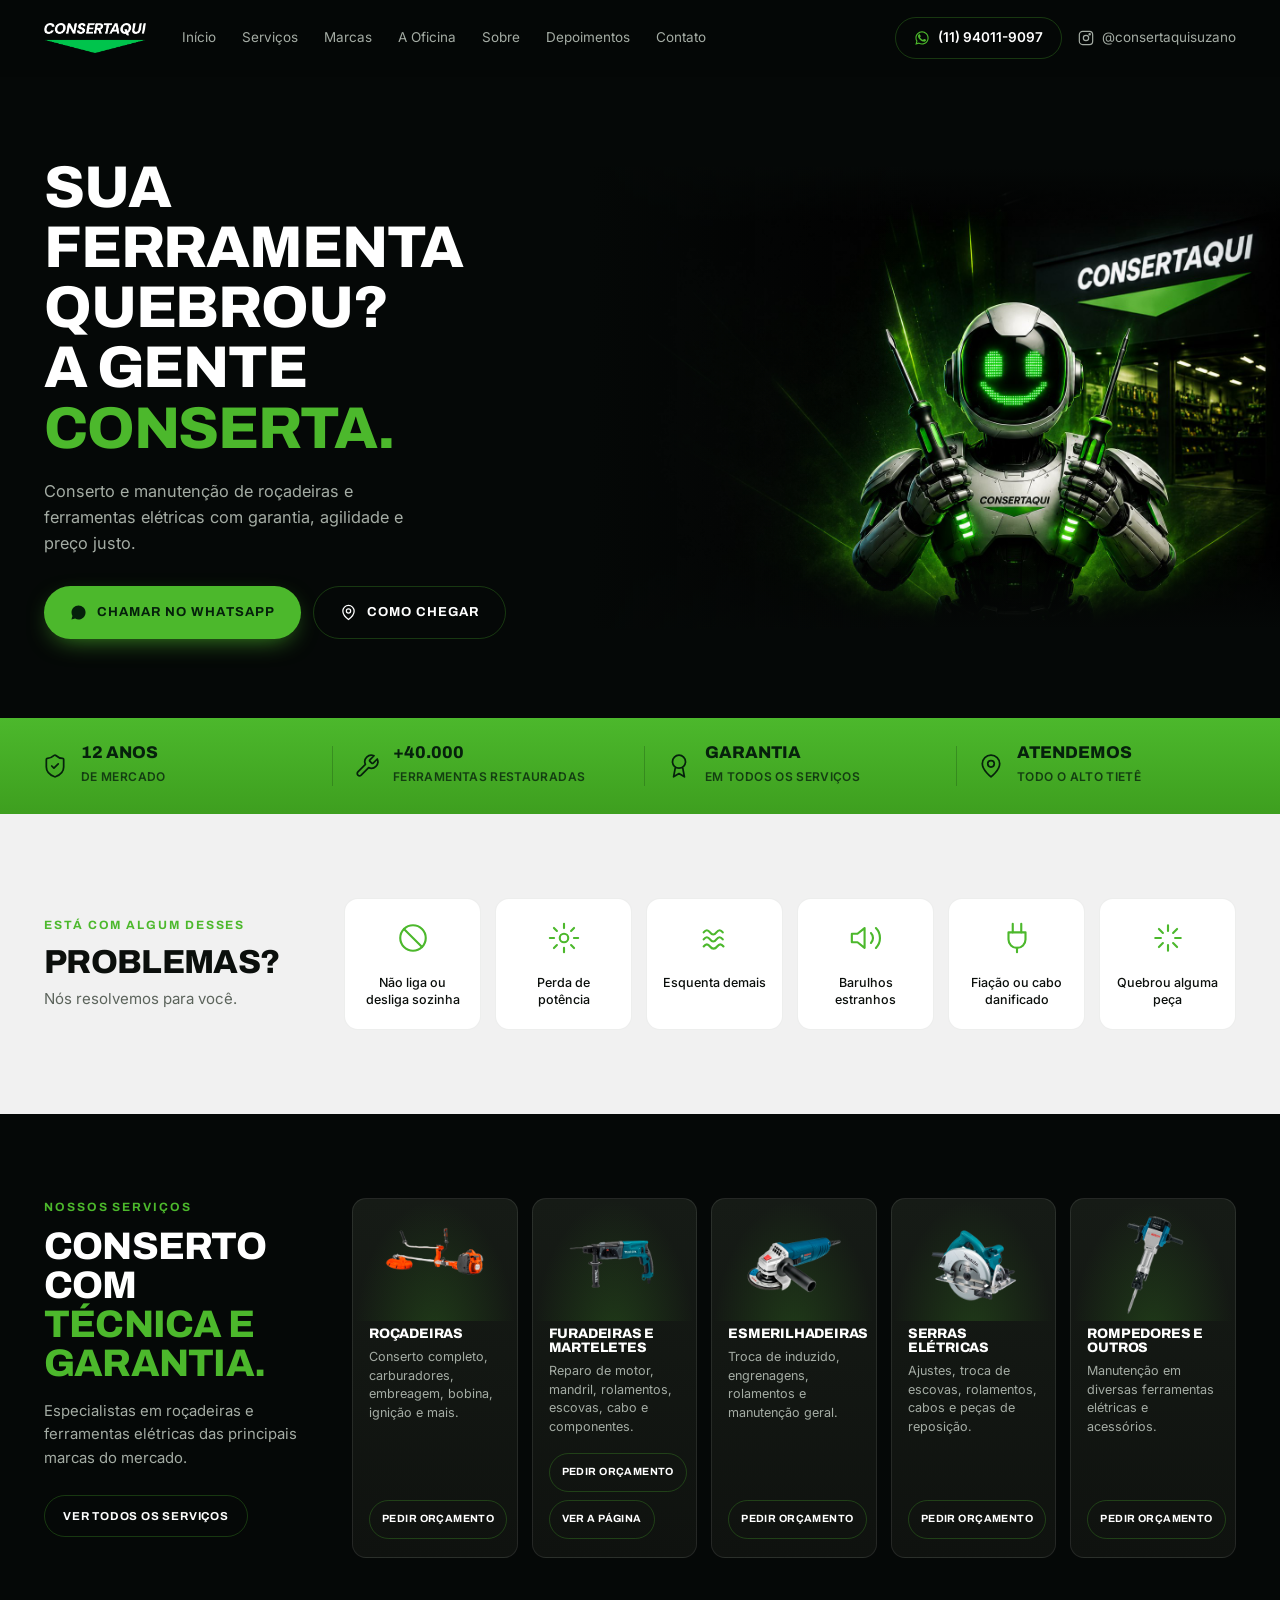
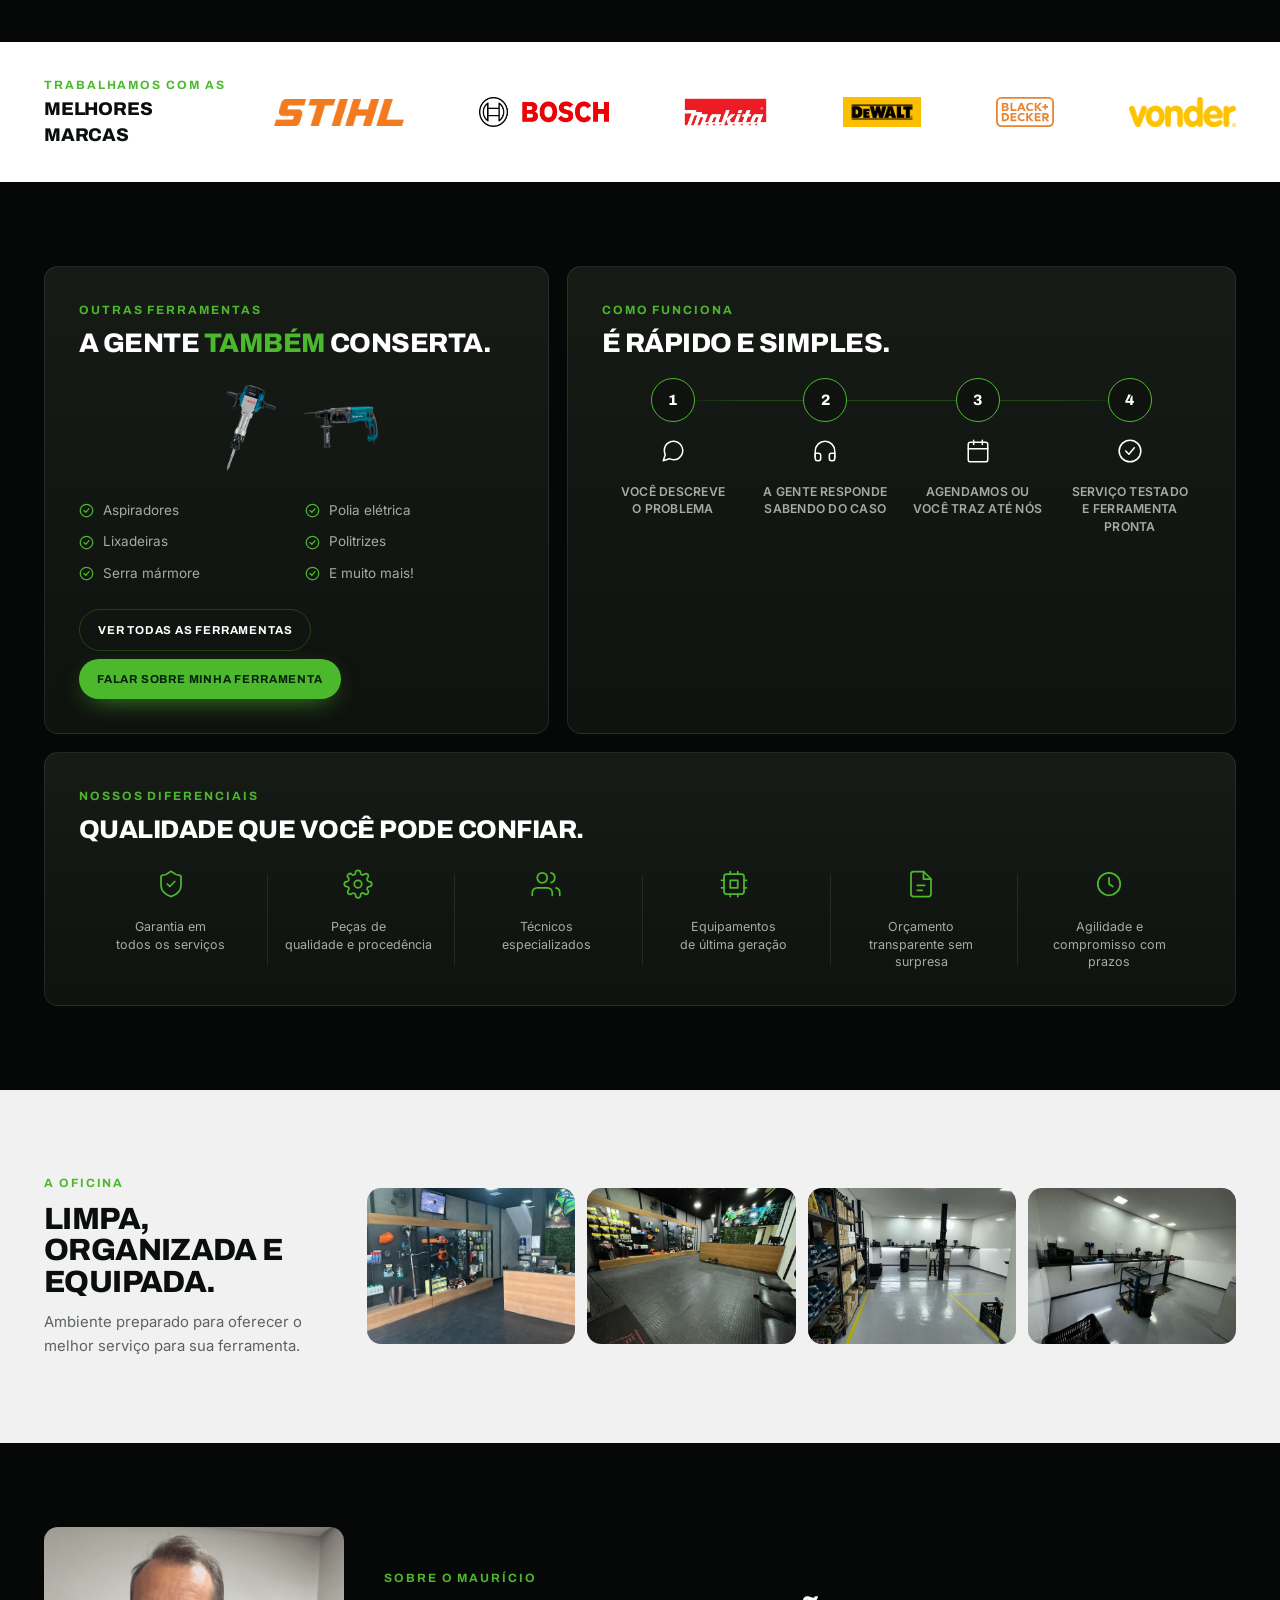
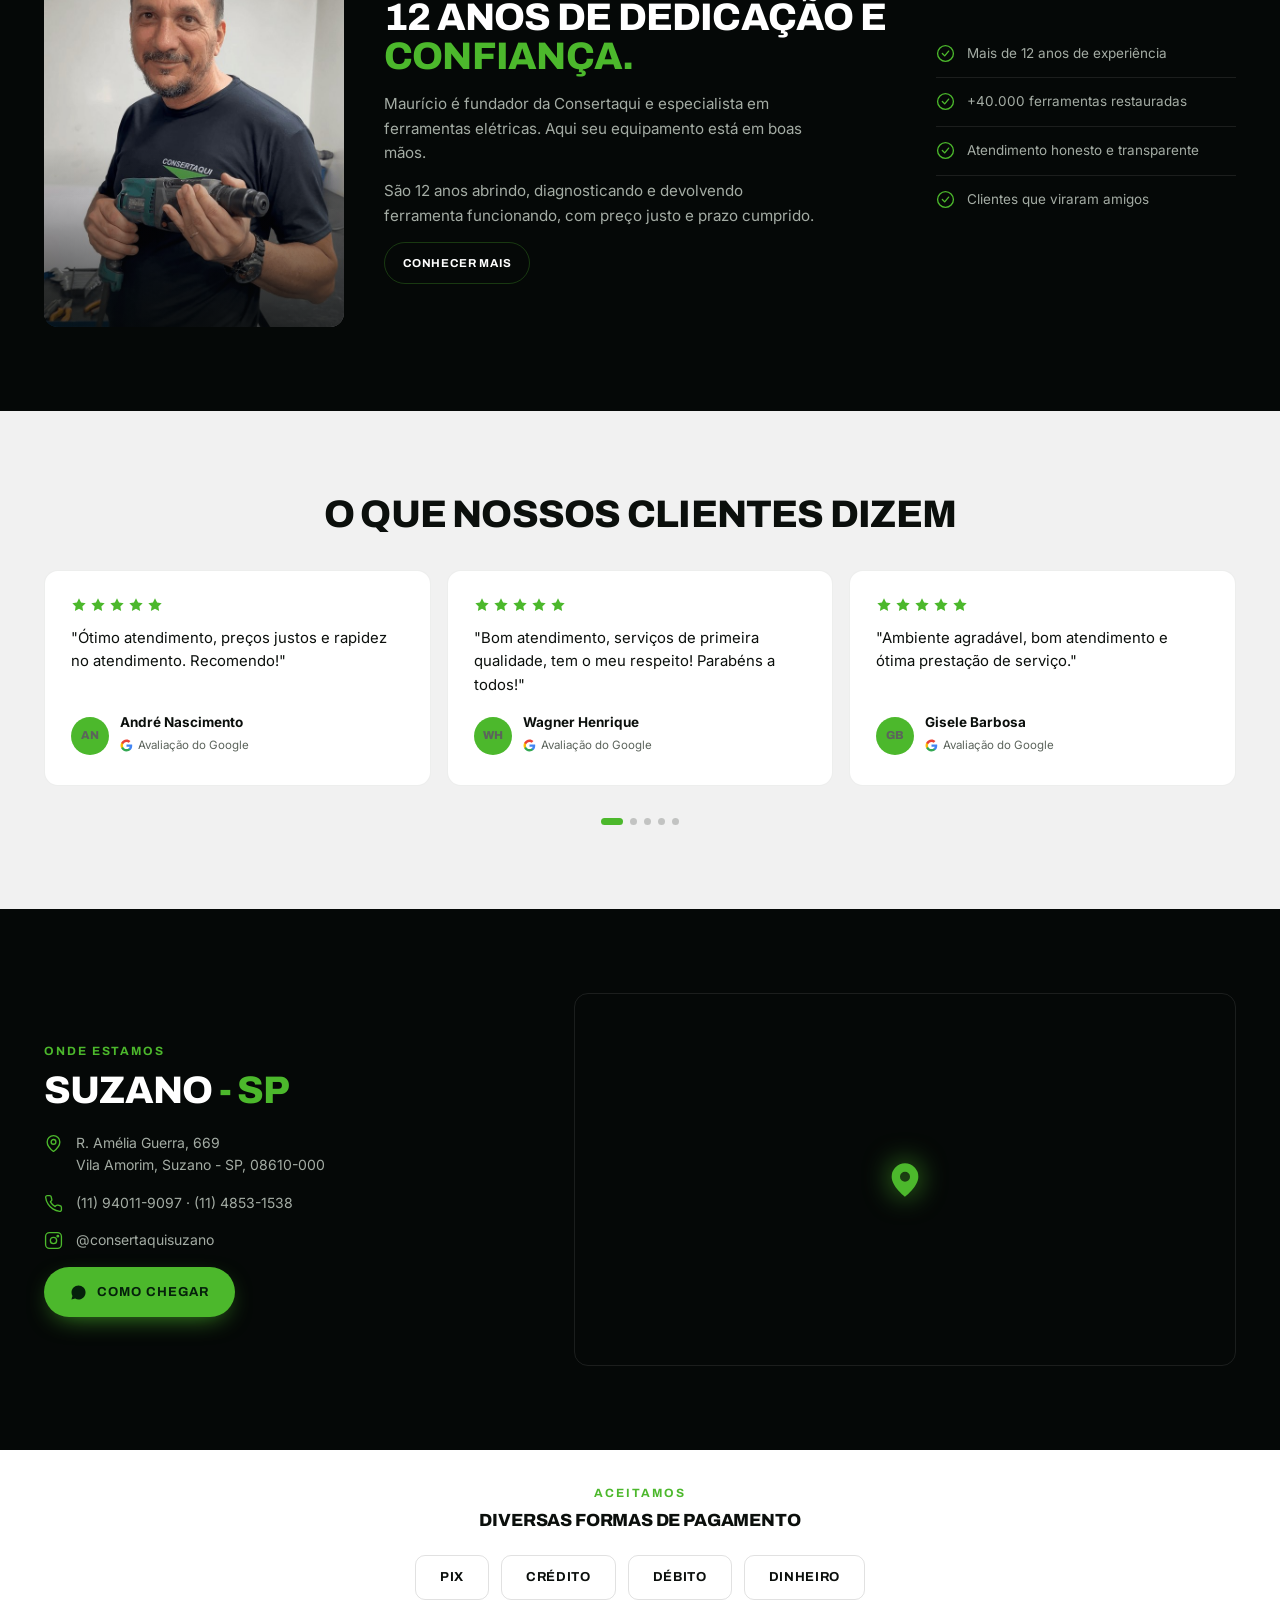
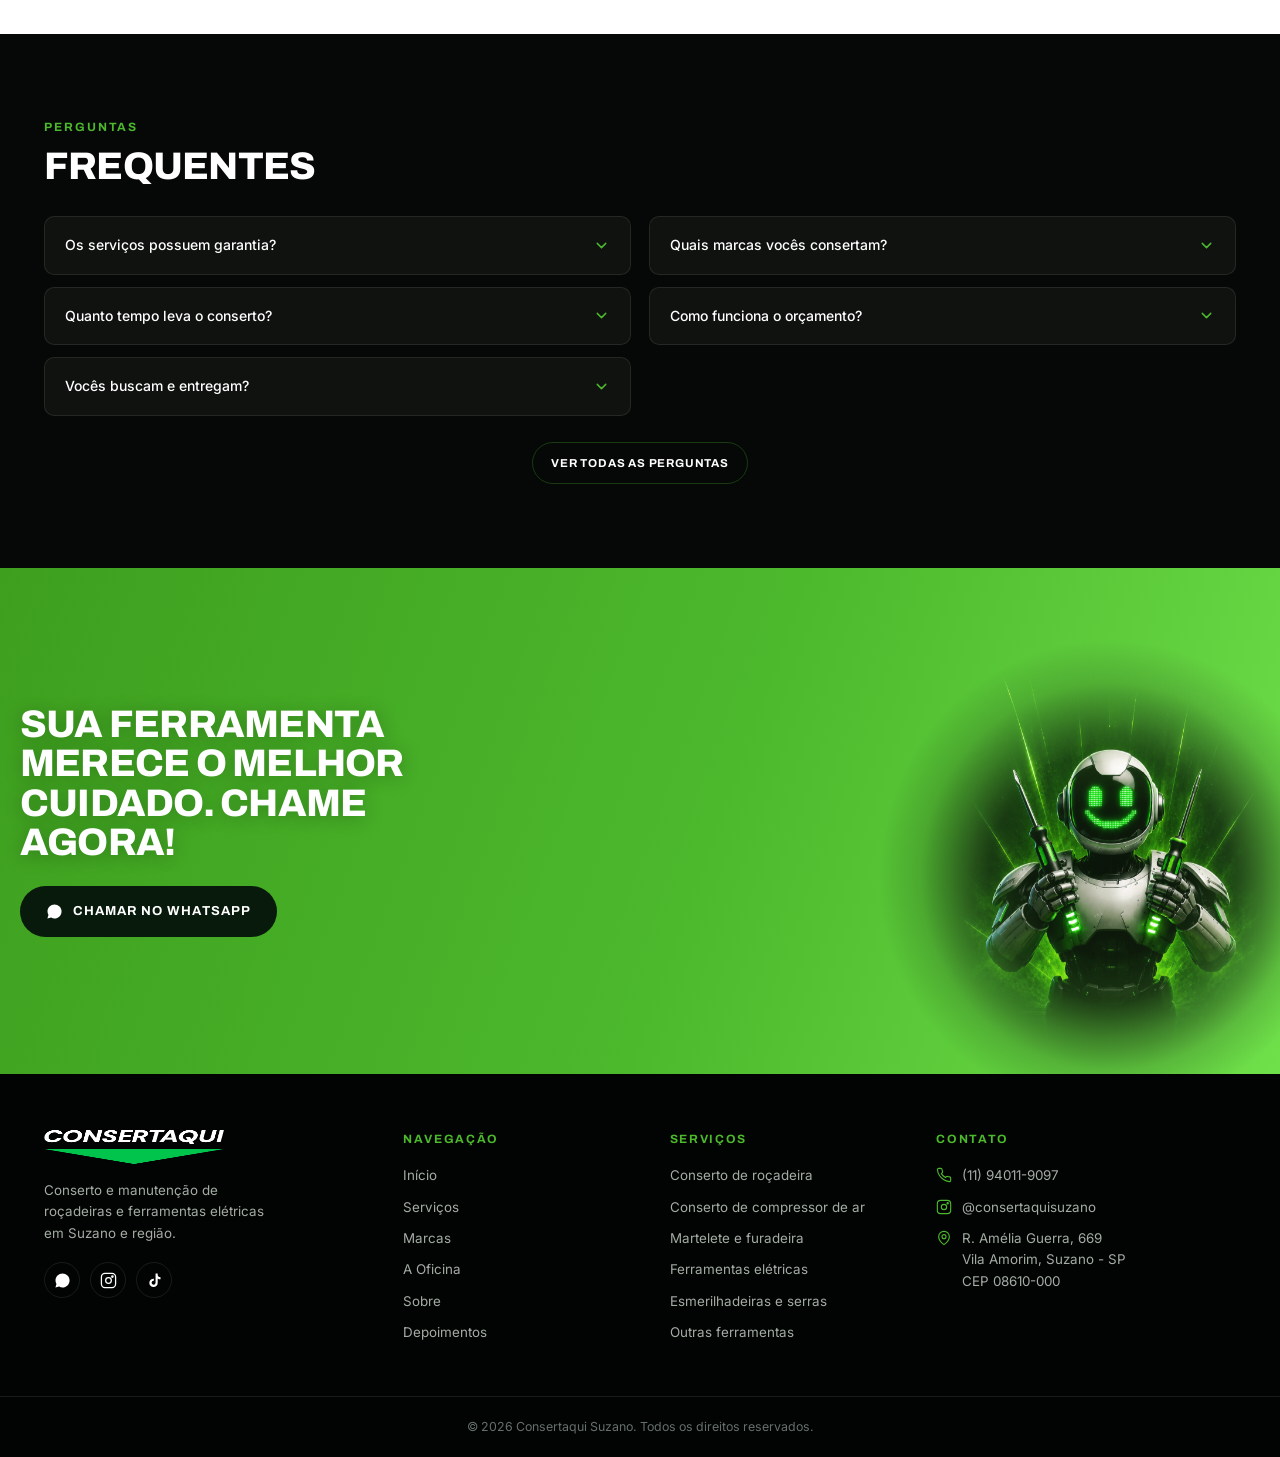
==== commit 0b689e69: "Tres landing pages de campanha: compressor, martelete e ferramentas Uma pagina por grupo de anuncio " ====
--- a/index.html
+++ b/index.html
@@ -63,6 +63,9 @@
       <a href="#servicos">Serviços</a>
       <a href="#marcas">Marcas</a>
       <a href="#outras">Outras Ferramentas</a>
+      <a href="conserto-de-compressor-de-ar/">Conserto de Compressor de Ar</a>
+      <a href="conserto-de-martelete-e-furadeira/">Martelete e Furadeira</a>
+      <a href="ferramentas-eletricas/">Ferramentas Elétricas</a>
       <a href="#oficina">A Oficina</a>
       <a href="#sobre">Sobre</a>
       <a href="#depoimentos">Depoimentos</a>
@@ -193,7 +196,7 @@
         <div class="card-serv__body">
           <h3>Furadeiras e marteletes</h3>
           <p>Reparo de motor, mandril, rolamentos, escovas, cabo e componentes.</p>
-          <a class="btn btn--ghost btn--sm" data-wa="Olá! Vim pelo site e gostaria de um orçamento para conserto de *furadeira ou martelete*." href="https://wa.me/5511940119097">Pedir orçamento</a>
+          <div class="acoes"><a class="btn btn--ghost btn--sm" data-wa="Olá! Vim pelo site e gostaria de um orçamento para conserto de *furadeira ou martelete*." href="https://wa.me/5511940119097">Pedir orçamento</a><a class="btn btn--ghost btn--sm" href="conserto-de-martelete-e-furadeira/">Ver a página</a></div>
         </div>
       </article>
 
@@ -265,7 +268,7 @@
           <li><svg viewBox="0 0 24 24" fill="none" stroke="currentColor" stroke-width="2" stroke-linecap="round" stroke-linejoin="round" aria-hidden="true"><circle cx="12" cy="12" r="10"/><path d="m8 12 3 3 5-6"/></svg>Serra mármore</li>
           <li><svg viewBox="0 0 24 24" fill="none" stroke="currentColor" stroke-width="2" stroke-linecap="round" stroke-linejoin="round" aria-hidden="true"><circle cx="12" cy="12" r="10"/><path d="m8 12 3 3 5-6"/></svg>E muito mais!</li>
         </ul>
-        <a class="btn btn--ghost btn--sm" data-wa="Olá! Vim pelo site. Vocês consertam a minha ferramenta? Ela é uma:" href="https://wa.me/5511940119097">Falar sobre minha ferramenta</a>
+        <div class="acoes"><a class="btn btn--ghost btn--sm" href="ferramentas-eletricas/">Ver todas as ferramentas</a><a class="btn btn--wa btn--sm" data-wa="Olá! Vim pelo site. Vocês consertam a minha ferramenta? Ela é uma:" href="https://wa.me/5511940119097">Falar sobre minha ferramenta</a></div>
       </div>
 
       <div class="painel" data-rv style="--d:120ms">
@@ -603,11 +606,11 @@
       <div>
         <h4>Serviços</h4>
         <ul>
-          <li><a href="#servicos">Roçadeiras</a></li>
-          <li><a href="#servicos">Furadeiras e marteletes</a></li>
-          <li><a href="#servicos">Esmerilhadeiras</a></li>
-          <li><a href="#servicos">Serras elétricas</a></li>
-          <li><a href="#servicos">Rompedores e outros</a></li>
+          <li><a href="#servicos">Conserto de roçadeira</a></li>
+          <li><a href="conserto-de-compressor-de-ar/">Conserto de compressor de ar</a></li>
+          <li><a href="conserto-de-martelete-e-furadeira/">Martelete e furadeira</a></li>
+          <li><a href="ferramentas-eletricas/">Ferramentas elétricas</a></li>
+          <li><a href="#servicos">Esmerilhadeiras e serras</a></li>
           <li><a href="#outras">Outras ferramentas</a></li>
         </ul>
       </div>
--- a/assets/css/style.css
+++ b/assets/css/style.css
@@ -303,6 +303,13 @@
 .card-serv h3 { margin-bottom: 7px; font-size: 0.86rem; letter-spacing: -0.015em; }
 .card-serv p { font-size: 12.6px; line-height: 1.5; color: var(--txt-mudo); margin-bottom: 16px; flex: 1; }
 .card-serv .btn { align-self: flex-start; }
+
+/* dois botoes lado a lado (ou empilhados) sem colar um no outro */
+.acoes { display: flex; flex-wrap: wrap; gap: 8px; }
+
+/* o card de servico e estreito (5 numa linha): o botao tem que caber nele */
+.card-serv .btn--sm { padding: 10px 12px; font-size: 10.5px; letter-spacing: 0.04em; }
+.card-serv .acoes { flex-direction: column; align-items: flex-start; align-self: flex-start; }
 
 /* ------------------------------------------------------------- marcas --- */
 
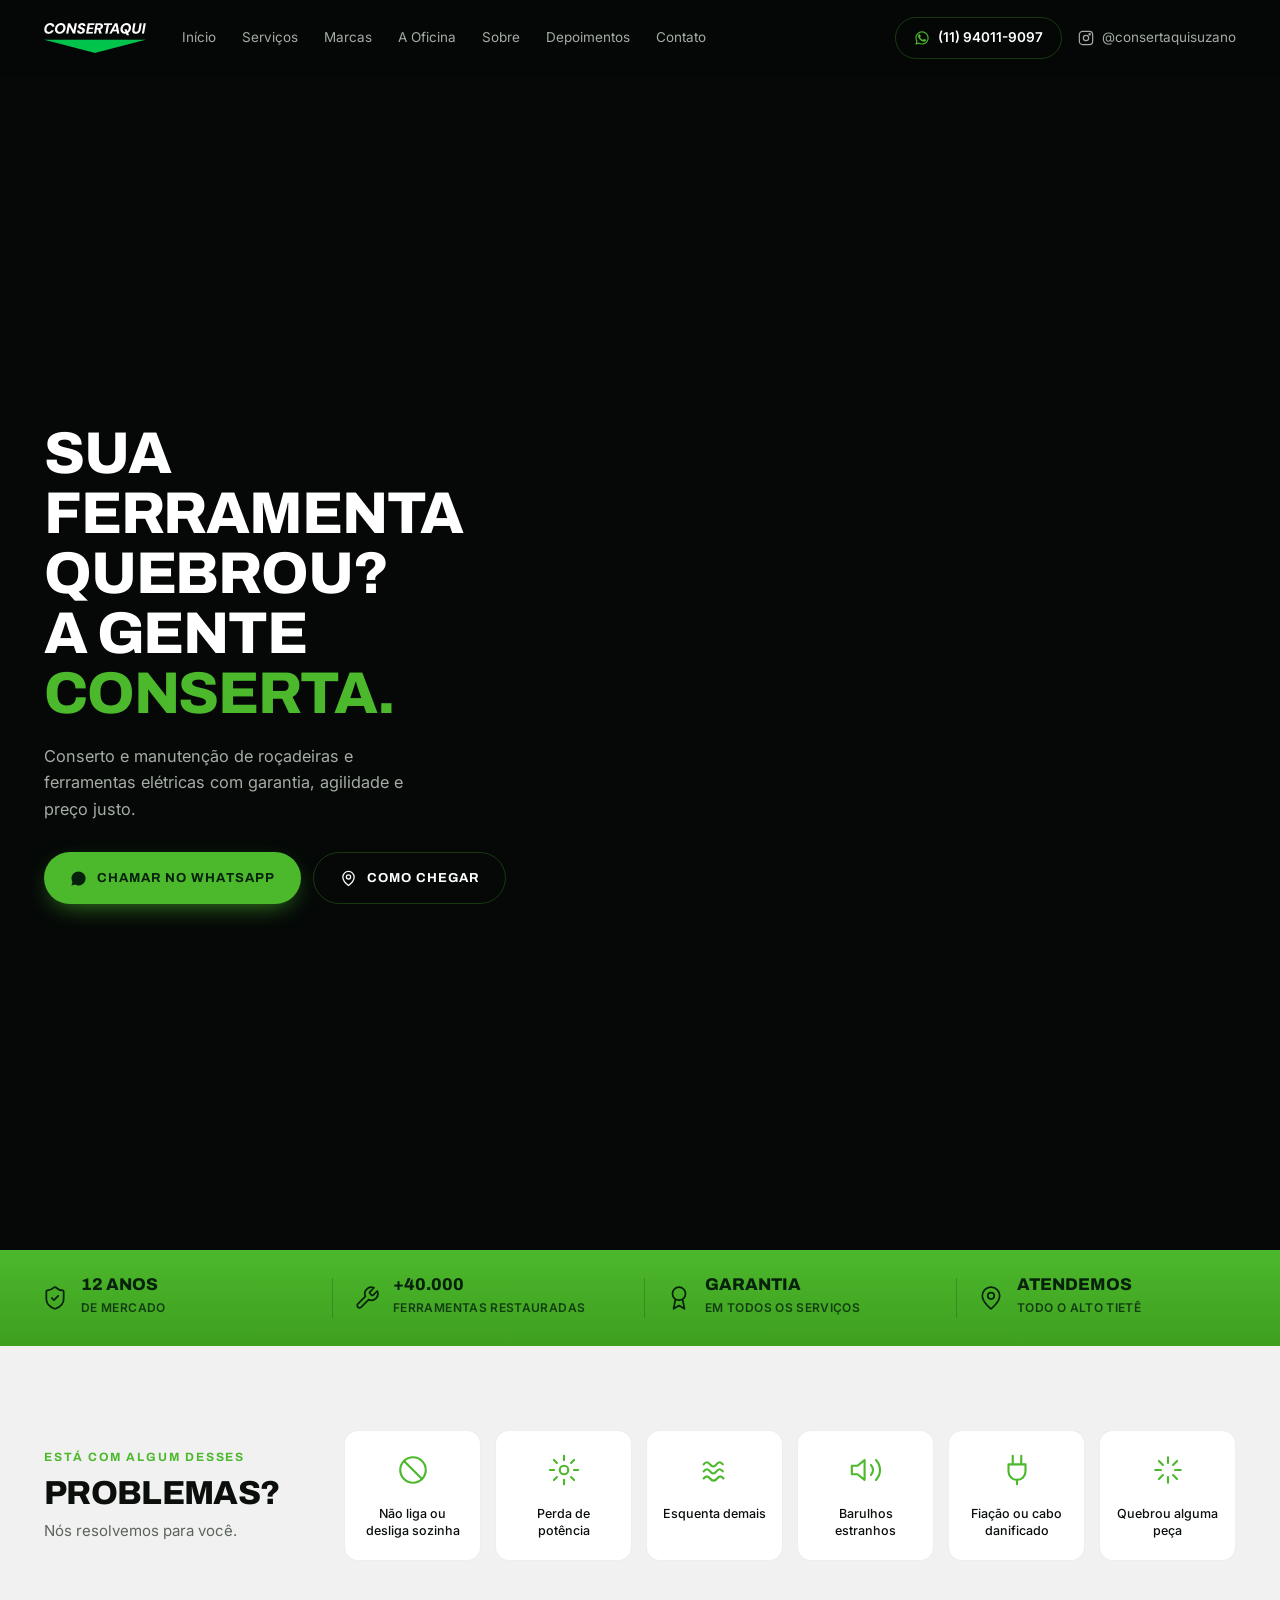
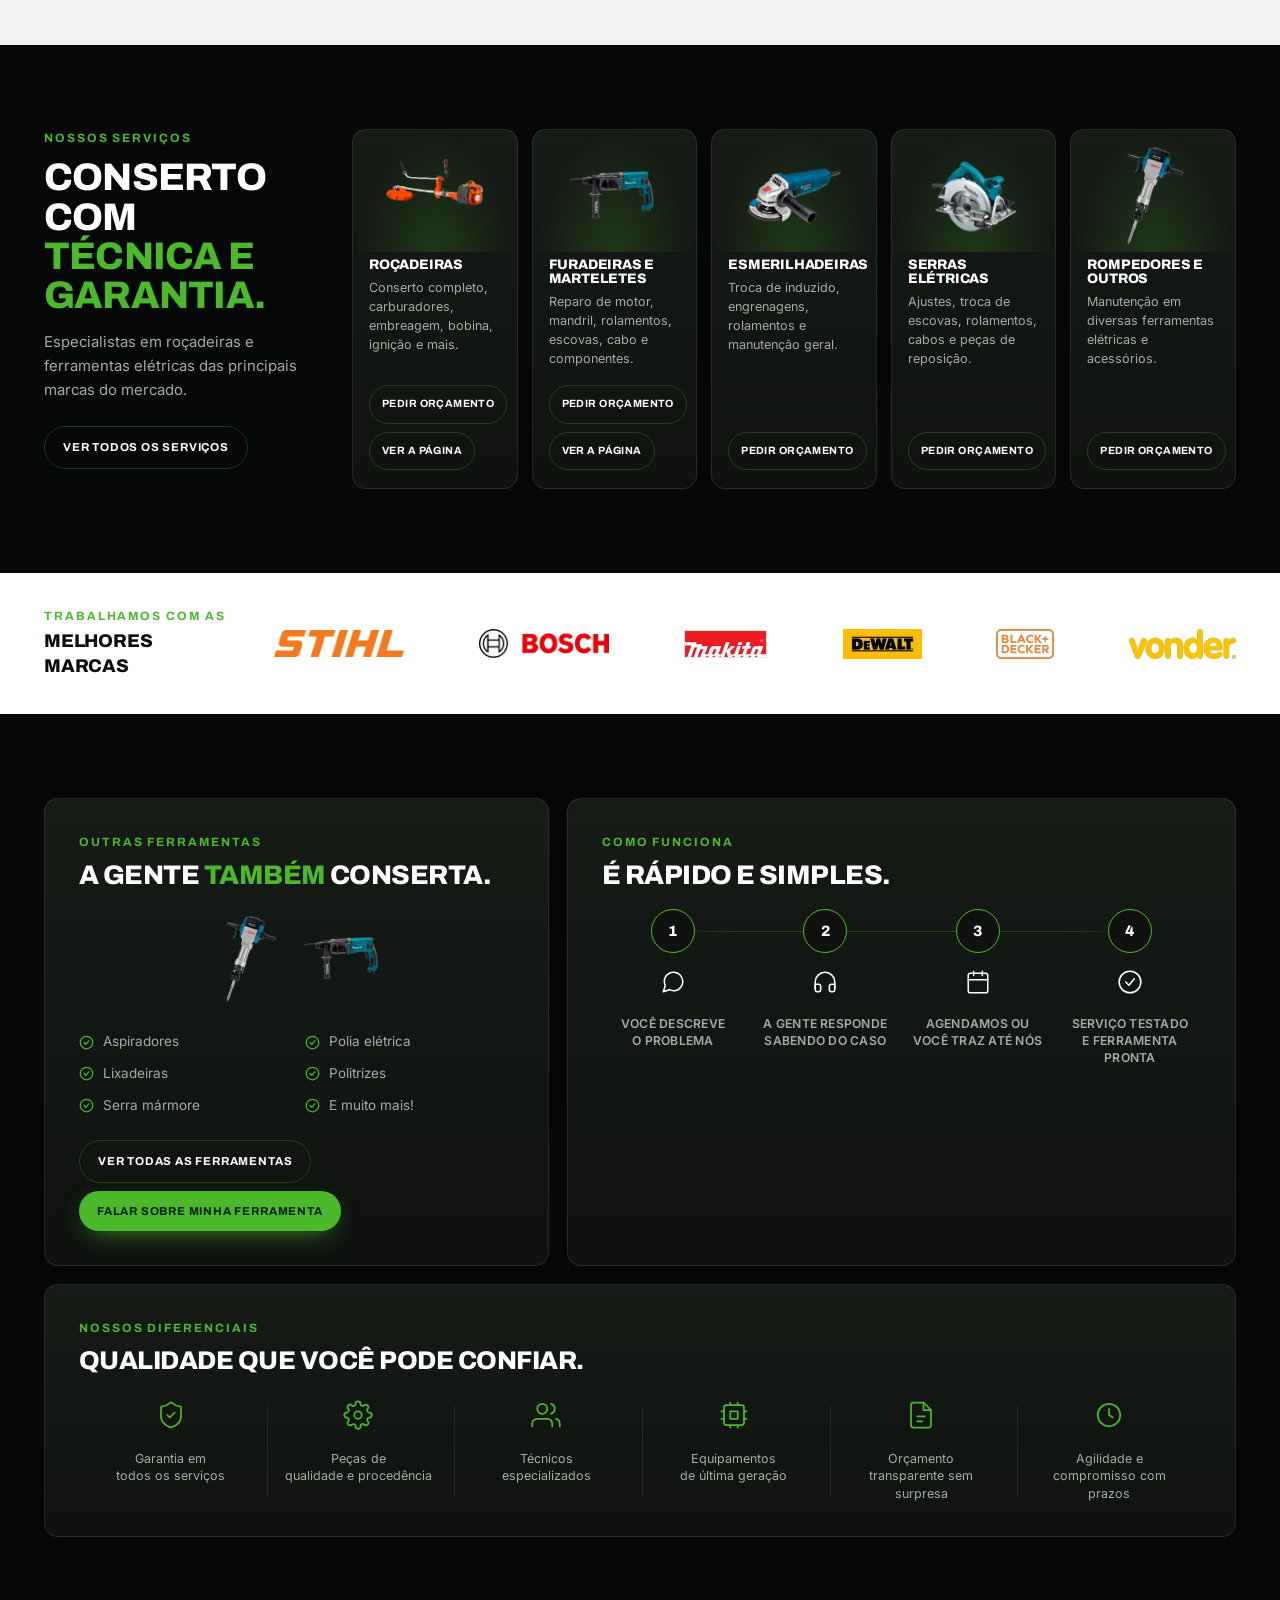
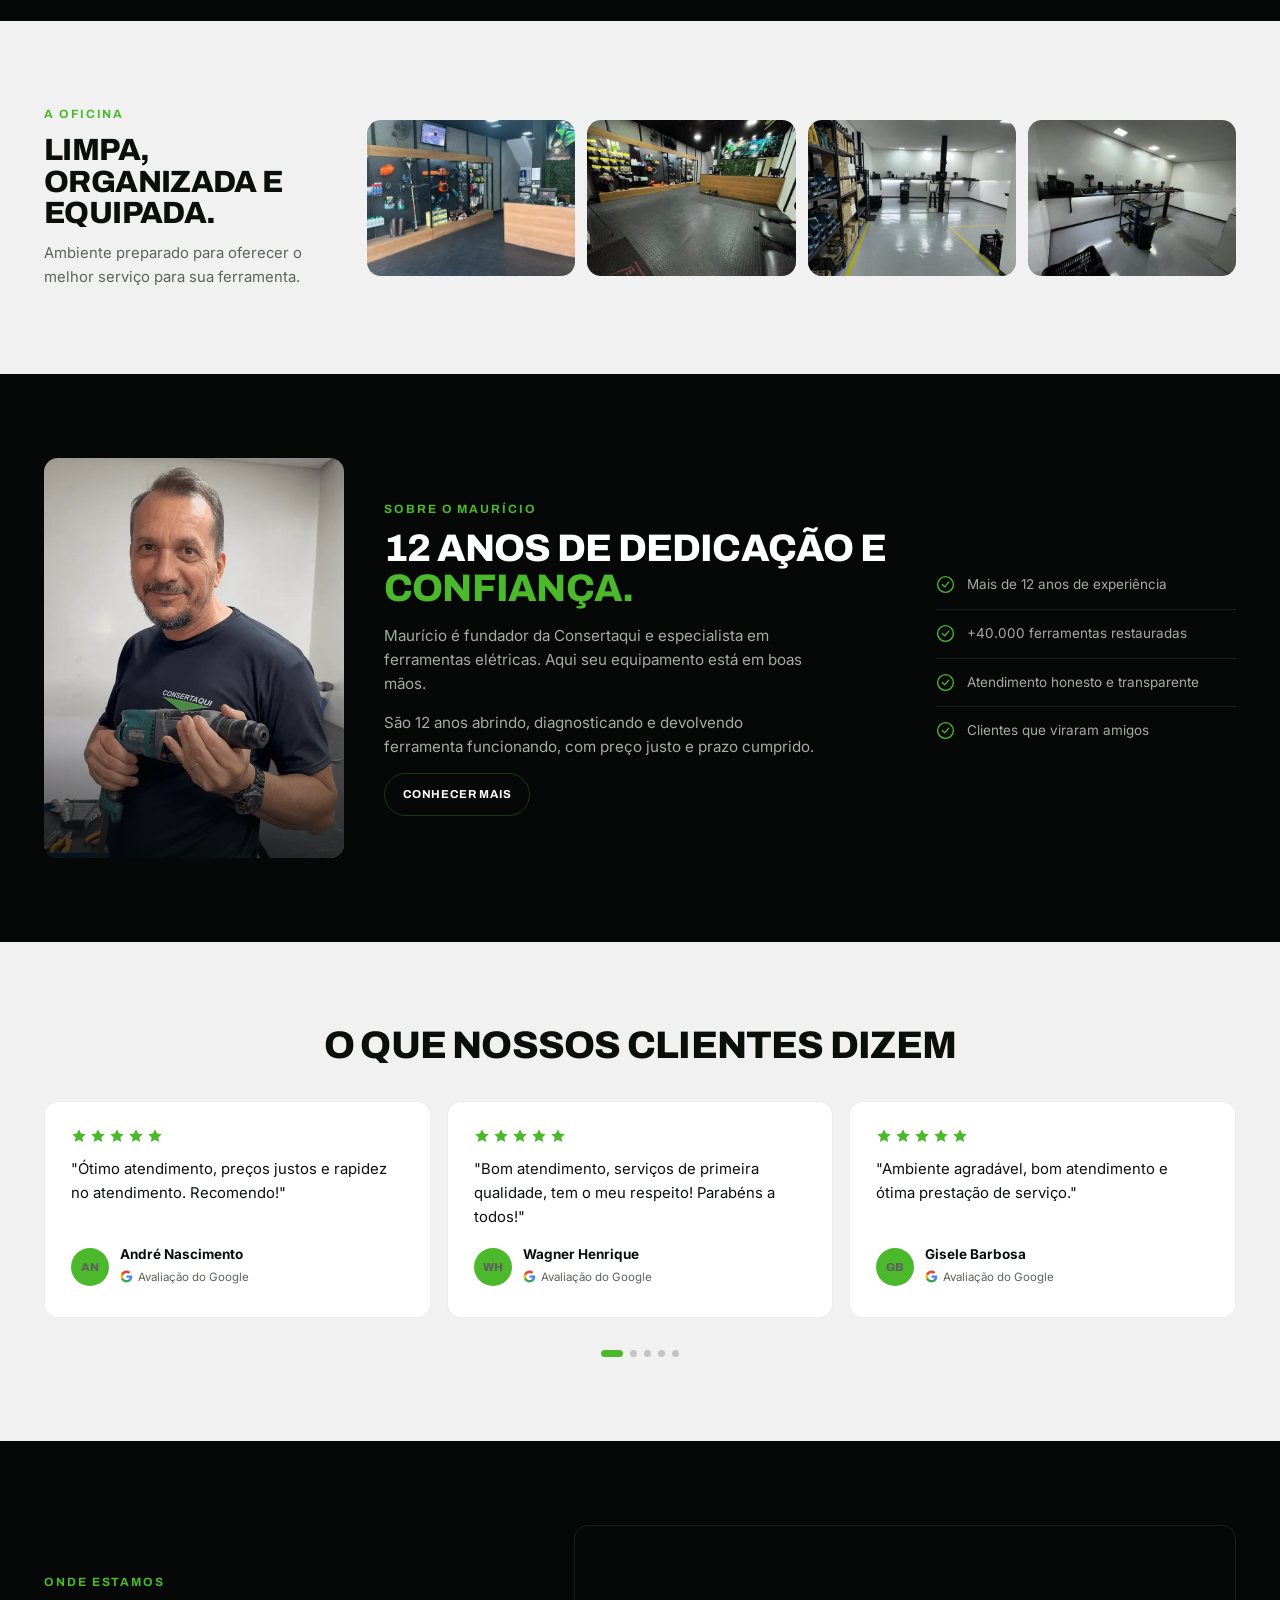
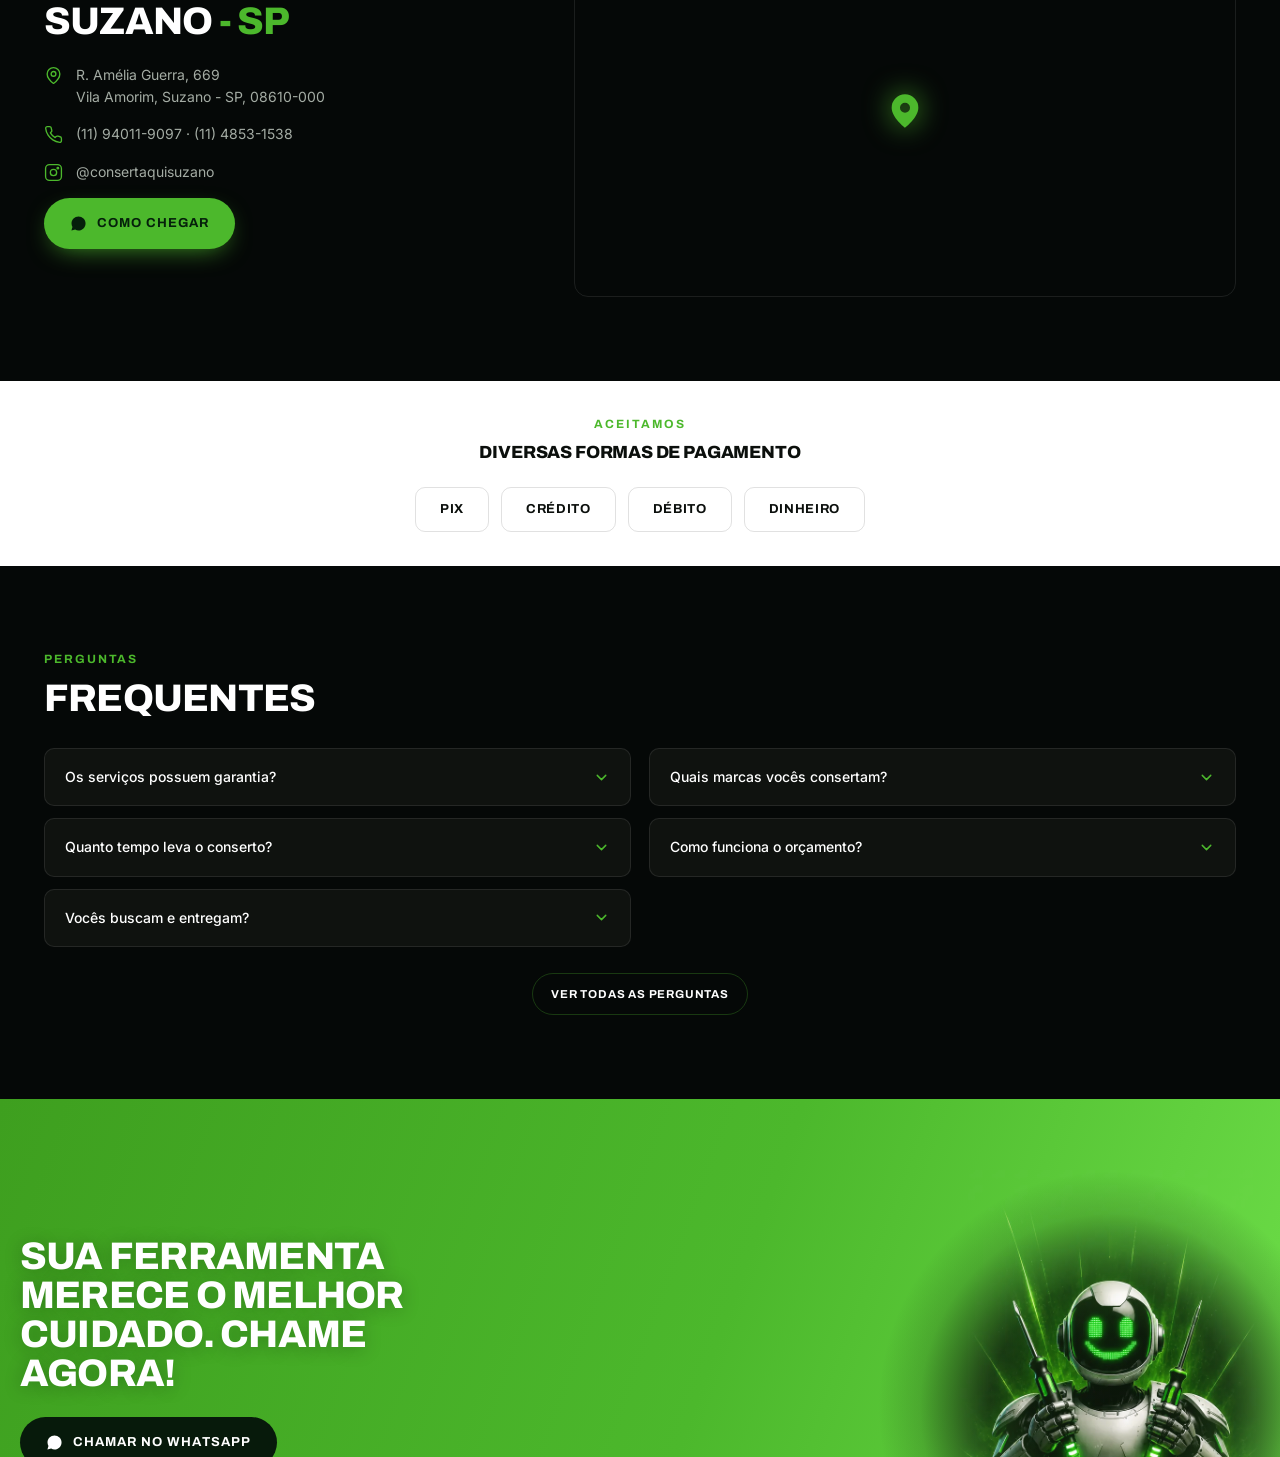
==== commit 65e4769e: "LP de rocadeira, bloco do Mauricio, CTA em toda secao e site mais leve Rodada 2 das landing pages, c" ====
--- a/index.html
+++ b/index.html
@@ -14,16 +14,16 @@
 <meta property="og:title" content="Conserto de Roçadeira em Suzano | Consertaqui">
 <meta property="og:description" content="Conserto e manutenção de roçadeiras e ferramentas elétricas em Suzano e região. Orçamento sem custo e garantia em todos os serviços.">
 <meta property="og:url" content="https://www.consertaquisuzano.com.br/">
-<meta property="og:image" content="https://www.consertaquisuzano.com.br/assets/img/hero-desktop.jpg">
+<meta property="og:image" content="https://www.consertaquisuzano.com.br/assets/img/hero-desktop.webp">
 
 <link rel="icon" href="assets/img/logo.png">
 <link rel="apple-touch-icon" href="assets/img/logo.png">
 
 <link rel="preconnect" href="https://fonts.googleapis.com">
 <link rel="preconnect" href="https://fonts.gstatic.com" crossorigin>
-<link href="https://fonts.googleapis.com/css2?family=Archivo:wght@600;700;800;900&family=Inter:wght@400;500;600;700&display=swap" rel="stylesheet">
-<link rel="preload" as="image" href="assets/img/hero-desktop.jpg" media="(min-width: 861px)">
-<link rel="preload" as="image" href="assets/img/hero-mobile.jpg" media="(max-width: 860px)">
+<link href="https://fonts.googleapis.com/css2?family=Archivo:wght@700;800&family=Inter:wght@400;500;600;700&display=swap" rel="stylesheet">
+<link rel="preload" as="image" href="assets/img/hero-desktop.webp" type="image/webp" media="(min-width: 861px)" fetchpriority="high">
+<link rel="preload" as="image" href="assets/img/hero-mobile.webp" type="image/webp" media="(max-width: 860px)" fetchpriority="high">
 <link rel="stylesheet" href="assets/css/style.css">
 </head>
 <body>
@@ -32,7 +32,7 @@
 <header class="head" id="head">
   <div class="wrap head__in">
     <a href="#topo" class="head__logo" aria-label="Consertaqui, página inicial">
-      <img src="assets/img/logo.png" alt="Consertaqui" width="160" height="30">
+      <img src="assets/img/logo.webp" alt="Consertaqui" width="160" height="30">
     </a>
 
     <nav class="nav" aria-label="Navegação principal">
@@ -63,6 +63,7 @@
       <a href="#servicos">Serviços</a>
       <a href="#marcas">Marcas</a>
       <a href="#outras">Outras Ferramentas</a>
+      <a href="conserto-de-rocadeira/">Conserto de Roçadeira</a>
       <a href="conserto-de-compressor-de-ar/">Conserto de Compressor de Ar</a>
       <a href="conserto-de-martelete-e-furadeira/">Martelete e Furadeira</a>
       <a href="ferramentas-eletricas/">Ferramentas Elétricas</a>
@@ -87,10 +88,6 @@
     <div class="hero__copy">
       <h1>Sua ferramenta<br>quebrou?<br>A gente <span class="g">conserta.</span></h1>
 
-      <div class="hero__mob">
-        <img src="assets/img/hero-mobile.jpg" alt="Mascote da Consertaqui segurando duas chaves de fenda" width="1024" height="1536" fetchpriority="high">
-      </div>
-
       <p class="hero__sub">Conserto e manutenção de roçadeiras e ferramentas elétricas com garantia, agilidade e preço justo.</p>
 
       <div class="hero__cta">
@@ -106,7 +103,10 @@
     </div>
 
     <div class="hero__art">
-      <img src="assets/img/hero-desktop.jpg" alt="Mascote da Consertaqui com duas chaves de fenda em frente à loja em Suzano" width="1536" height="1024" fetchpriority="high">
+      <picture>
+        <source srcset="assets/img/hero-mobile.webp" media="(max-width: 860px)" type="image/webp">
+        <img src="assets/img/hero-desktop.webp" alt="Mascote da Consertaqui com duas chaves de fenda em frente a loja em Suzano" width="1400" height="933" fetchpriority="high" decoding="async">
+      </picture>
     </div>
   </div>
 </section>
@@ -183,16 +183,16 @@
 
     <div class="serv__grid">
       <article class="card-serv" data-rv>
-        <div class="card-serv__img"><img src="assets/img/serv-rocadeira.png" alt="Conserto de roçadeira em Suzano" width="500" height="500" loading="lazy"></div>
+        <div class="card-serv__img"><img src="assets/img/serv-rocadeira.webp" alt="Conserto de roçadeira em Suzano" width="500" height="500" loading="lazy" decoding="async"></div>
         <div class="card-serv__body">
           <h3>Roçadeiras</h3>
           <p>Conserto completo, carburadores, embreagem, bobina, ignição e mais.</p>
-          <a class="btn btn--ghost btn--sm" data-wa="Olá! Vim pelo site e gostaria de um orçamento para conserto de *roçadeira*." href="https://wa.me/5511940119097">Pedir orçamento</a>
+          <div class="acoes"><a class="btn btn--ghost btn--sm" data-wa="Olá! Vim pelo site e gostaria de um orçamento para conserto de *roçadeira*." href="https://wa.me/5511940119097">Pedir orçamento</a><a class="btn btn--ghost btn--sm" href="conserto-de-rocadeira/">Ver a página</a></div>
         </div>
       </article>
 
       <article class="card-serv" data-rv style="--d:70ms">
-        <div class="card-serv__img"><img src="assets/img/serv-furadeira.png" alt="Conserto de furadeira e martelete em Suzano" width="500" height="500" loading="lazy"></div>
+        <div class="card-serv__img"><img src="assets/img/serv-furadeira.webp" alt="Conserto de furadeira e martelete em Suzano" width="500" height="500" loading="lazy" decoding="async"></div>
         <div class="card-serv__body">
           <h3>Furadeiras e marteletes</h3>
           <p>Reparo de motor, mandril, rolamentos, escovas, cabo e componentes.</p>
@@ -201,7 +201,7 @@
       </article>
 
       <article class="card-serv" data-rv style="--d:140ms">
-        <div class="card-serv__img"><img src="assets/img/serv-esmerilhadeira.png" alt="Conserto de esmerilhadeira em Suzano" width="500" height="500" loading="lazy"></div>
+        <div class="card-serv__img"><img src="assets/img/serv-esmerilhadeira.webp" alt="Conserto de esmerilhadeira em Suzano" width="500" height="500" loading="lazy" decoding="async"></div>
         <div class="card-serv__body">
           <h3>Esmerilhadeiras</h3>
           <p>Troca de induzido, engrenagens, rolamentos e manutenção geral.</p>
@@ -210,7 +210,7 @@
       </article>
 
       <article class="card-serv" data-rv style="--d:210ms">
-        <div class="card-serv__img"><img src="assets/img/serv-serra.png" alt="Conserto de serra elétrica em Suzano" width="500" height="500" loading="lazy"></div>
+        <div class="card-serv__img"><img src="assets/img/serv-serra.webp" alt="Conserto de serra elétrica em Suzano" width="500" height="500" loading="lazy" decoding="async"></div>
         <div class="card-serv__body">
           <h3>Serras elétricas</h3>
           <p>Ajustes, troca de escovas, rolamentos, cabos e peças de reposição.</p>
@@ -219,7 +219,7 @@
       </article>
 
       <article class="card-serv" data-rv style="--d:280ms">
-        <div class="card-serv__img"><img src="assets/img/serv-rompedor.png" alt="Conserto de rompedor e outras ferramentas em Suzano" width="500" height="500" loading="lazy"></div>
+        <div class="card-serv__img"><img src="assets/img/serv-rompedor.webp" alt="Conserto de rompedor e outras ferramentas em Suzano" width="500" height="500" loading="lazy" decoding="async"></div>
         <div class="card-serv__body">
           <h3>Rompedores e outros</h3>
           <p>Manutenção em diversas ferramentas elétricas e acessórios.</p>
@@ -238,12 +238,12 @@
       <b>Melhores marcas</b>
     </div>
     <div class="marcas__list" data-rv style="--d:80ms">
-      <img src="assets/img/marcas/stihl.png" alt="Stihl" loading="lazy">
-      <img src="assets/img/marcas/bosch.webp" alt="Bosch" loading="lazy">
-      <img src="assets/img/marcas/makita.webp" alt="Makita" loading="lazy">
-      <img src="assets/img/marcas/dewalt.png" alt="DeWalt" loading="lazy">
-      <img src="assets/img/marcas/black-decker.svg" alt="Black and Decker" loading="lazy">
-      <img src="assets/img/marcas/vonder.png" alt="Vonder" loading="lazy">
+      <img src="assets/img/marcas/stihl.webp" alt="Stihl" loading="lazy" decoding="async">
+      <img src="assets/img/marcas/bosch.webp" alt="Bosch" loading="lazy" decoding="async">
+      <img src="assets/img/marcas/makita.webp" alt="Makita" loading="lazy" decoding="async">
+      <img src="assets/img/marcas/dewalt.webp" alt="DeWalt" loading="lazy" decoding="async">
+      <img src="assets/img/marcas/black-decker.webp" alt="Black and Decker" loading="lazy" decoding="async">
+      <img src="assets/img/marcas/vonder.webp" alt="Vonder" loading="lazy" decoding="async">
     </div>
   </div>
 </section>
@@ -257,8 +257,8 @@
         <div class="eyebrow">Outras ferramentas</div>
         <h2>A gente <span class="g">também</span> conserta.</h2>
         <div class="outras__art">
-          <img src="assets/img/serv-rompedor.png" alt="" aria-hidden="true" loading="lazy">
-          <img src="assets/img/serv-furadeira.png" alt="" aria-hidden="true" loading="lazy">
+          <img src="assets/img/serv-rompedor.webp" alt="" aria-hidden="true" loading="lazy" decoding="async">
+          <img src="assets/img/serv-furadeira.webp" alt="" aria-hidden="true" loading="lazy" decoding="async">
         </div>
         <ul class="outras__list">
           <li><svg viewBox="0 0 24 24" fill="none" stroke="currentColor" stroke-width="2" stroke-linecap="round" stroke-linejoin="round" aria-hidden="true"><circle cx="12" cy="12" r="10"/><path d="m8 12 3 3 5-6"/></svg>Aspiradores</li>
@@ -342,10 +342,10 @@
       <p>Ambiente preparado para oferecer o melhor serviço para sua ferramenta.</p>
     </div>
     <div class="of__grid">
-      <figure data-rv><img src="assets/img/oficina-01.jpg" alt="Balcão de atendimento da Consertaqui em Suzano" loading="lazy"></figure>
-      <figure data-rv style="--d:80ms"><img src="assets/img/oficina-02.jpg" alt="Interior da loja Consertaqui com peças e acessórios" loading="lazy"></figure>
-      <figure data-rv style="--d:160ms"><img src="assets/img/oficina-03.jpg" alt="Área técnica da Consertaqui com prateleiras de peças" loading="lazy"></figure>
-      <figure data-rv style="--d:240ms"><img src="assets/img/oficina-04.jpg" alt="Bancada de trabalho da oficina Consertaqui" loading="lazy"></figure>
+      <figure data-rv><img src="assets/img/oficina-01.webp" alt="Balcão de atendimento da Consertaqui em Suzano" loading="lazy" decoding="async"></figure>
+      <figure data-rv style="--d:80ms"><img src="assets/img/oficina-02.webp" alt="Interior da loja Consertaqui com peças e acessórios" loading="lazy" decoding="async"></figure>
+      <figure data-rv style="--d:160ms"><img src="assets/img/oficina-03.webp" alt="Área técnica da Consertaqui com prateleiras de peças" loading="lazy" decoding="async"></figure>
+      <figure data-rv style="--d:240ms"><img src="assets/img/oficina-04.webp" alt="Bancada de trabalho da oficina Consertaqui" loading="lazy" decoding="async"></figure>
     </div>
   </div>
 </section>
@@ -354,7 +354,7 @@
 <section class="sec sec--dark sobre" id="sobre">
   <div class="wrap sobre__in">
     <div class="sobre__foto" data-rv>
-      <img src="assets/img/mauricio.jpg" alt="Maurício, fundador da Consertaqui" loading="lazy">
+      <img src="assets/img/mauricio.webp" alt="Maurício, fundador da Consertaqui" loading="lazy" decoding="async">
     </div>
     <div class="sobre__txt" data-rv style="--d:100ms">
       <div class="eyebrow">Sobre o Maurício</div>
@@ -570,7 +570,7 @@
       </a>
     </div>
     <div class="cta__robo" data-rv style="--d:120ms">
-      <img src="assets/img/hero-mobile.jpg" alt="" aria-hidden="true" loading="lazy">
+      <img src="assets/img/robo-cta.webp" alt="" aria-hidden="true" loading="lazy" decoding="async">
     </div>
   </div>
 </section>
@@ -582,7 +582,7 @@
   <div class="wrap">
     <div class="foot__grid">
       <div>
-        <div class="foot__logo"><img src="assets/img/logo.png" alt="Consertaqui" width="180" height="34"></div>
+        <div class="foot__logo"><img src="assets/img/logo.webp" alt="Consertaqui" width="180" height="34"></div>
         <p>Conserto e manutenção de roçadeiras e ferramentas elétricas em Suzano e região.</p>
         <div class="foot__social">
           <a href="https://wa.me/5511940119097" aria-label="WhatsApp"><svg viewBox="0 0 24 24" fill="currentColor" aria-hidden="true"><path d="M12.04 2C6.58 2 2.13 6.45 2.13 11.91c0 1.75.46 3.45 1.32 4.95L2 22l5.25-1.38a9.87 9.87 0 0 0 4.79 1.22c5.46 0 9.91-4.45 9.91-9.91 0-2.65-1.03-5.14-2.9-7.01A9.82 9.82 0 0 0 12.04 2z"/></svg></a>
@@ -606,7 +606,7 @@
       <div>
         <h4>Serviços</h4>
         <ul>
-          <li><a href="#servicos">Conserto de roçadeira</a></li>
+          <li><a href="conserto-de-rocadeira/">Conserto de roçadeira</a></li>
           <li><a href="conserto-de-compressor-de-ar/">Conserto de compressor de ar</a></li>
           <li><a href="conserto-de-martelete-e-furadeira/">Martelete e furadeira</a></li>
           <li><a href="ferramentas-eletricas/">Ferramentas elétricas</a></li>
@@ -653,7 +653,7 @@
   "alternateName": "Consertaqui - Conserto de Ferramentas Elétricas e Roçadeiras",
   "description": "Conserto e manutenção de roçadeiras e ferramentas elétricas em Suzano e região do Alto Tietê.",
   "url": "https://www.consertaquisuzano.com.br/",
-  "image": "https://www.consertaquisuzano.com.br/assets/img/hero-desktop.jpg",
+  "image": "https://www.consertaquisuzano.com.br/assets/img/hero-desktop.webp",
   "telephone": "+5511940119097",
   "priceRange": "$$",
   "address": {
--- a/assets/css/style.css
+++ b/assets/css/style.css
@@ -46,7 +46,7 @@
   overflow-x: hidden;
 }
 
-img { max-width: 100%; display: block; }
+img { max-width: 100%; height: auto; display: block; }
 a { color: inherit; text-decoration: none; }
 button { font: inherit; color: inherit; background: none; border: 0; cursor: pointer; }
 ul { list-style: none; }
@@ -219,6 +219,7 @@
   margin-right: calc(-1 * (max(0px, (100vw - var(--wrap))) / 2) - 24px);
 }
 .hero__art img { width: 100%; height: auto; }
+.hero__art picture { display: contents; }
 .hero__art::after {
   content: "";
   position: absolute;
@@ -228,7 +229,7 @@
     linear-gradient(to bottom, var(--preto) 0%, transparent 12%, transparent 84%, var(--preto) 100%);
   pointer-events: none;
 }
-.hero__mob { display: none; }
+
 
 /* ---------------------------------------------------------- faixa selos - */
 
@@ -324,6 +325,8 @@
   transition: transform 0.3s var(--ease);
 }
 .marcas__list img:hover { transform: scale(1.06); }
+.marcas .btn--ghost { color: var(--txt-esc); border-color: rgba(11, 15, 12, 0.2); }
+.marcas .btn--ghost:hover { border-color: var(--verde); background: rgba(76, 184, 44, 0.08); }
 
 /* ------------------------------------------------- outras + como funciona */
 
@@ -619,22 +622,21 @@
   .hero { padding: 104px 0 54px; }
   .hero__copy { max-width: none; display: contents; }
   .hero h1 { order: 1; margin-bottom: 22px; }
-  .hero__mob { order: 2; display: block; margin: 0 -24px 20px; position: relative; }
-  .hero__mob img {
+  .hero__art { order: 2; display: block; margin: 0 -24px 20px; position: relative; }
+  .hero__art img {
     width: 100%;
     height: min(52vh, 400px);
     object-fit: cover;
     object-position: 50% 26%;
   }
-  .hero__mob::after {
-    content: ""; position: absolute; inset: 0;
+  .hero__art::after {
+    inset: 0;
     background:
       linear-gradient(to bottom, var(--preto) 0%, transparent 16%, transparent 62%, var(--preto) 99%);
   }
   .hero__sub { order: 3; margin-bottom: 24px; max-width: none; }
   .hero__cta { order: 4; flex-direction: column; align-items: stretch; }
   .hero__cta .btn { justify-content: center; }
-  .hero__art { display: none; }
 
   .selos__in { grid-template-columns: 1fr 1fr; gap: 20px 0; padding: 24px 0; }
   .selo { padding: 0 14px; align-items: flex-start; }
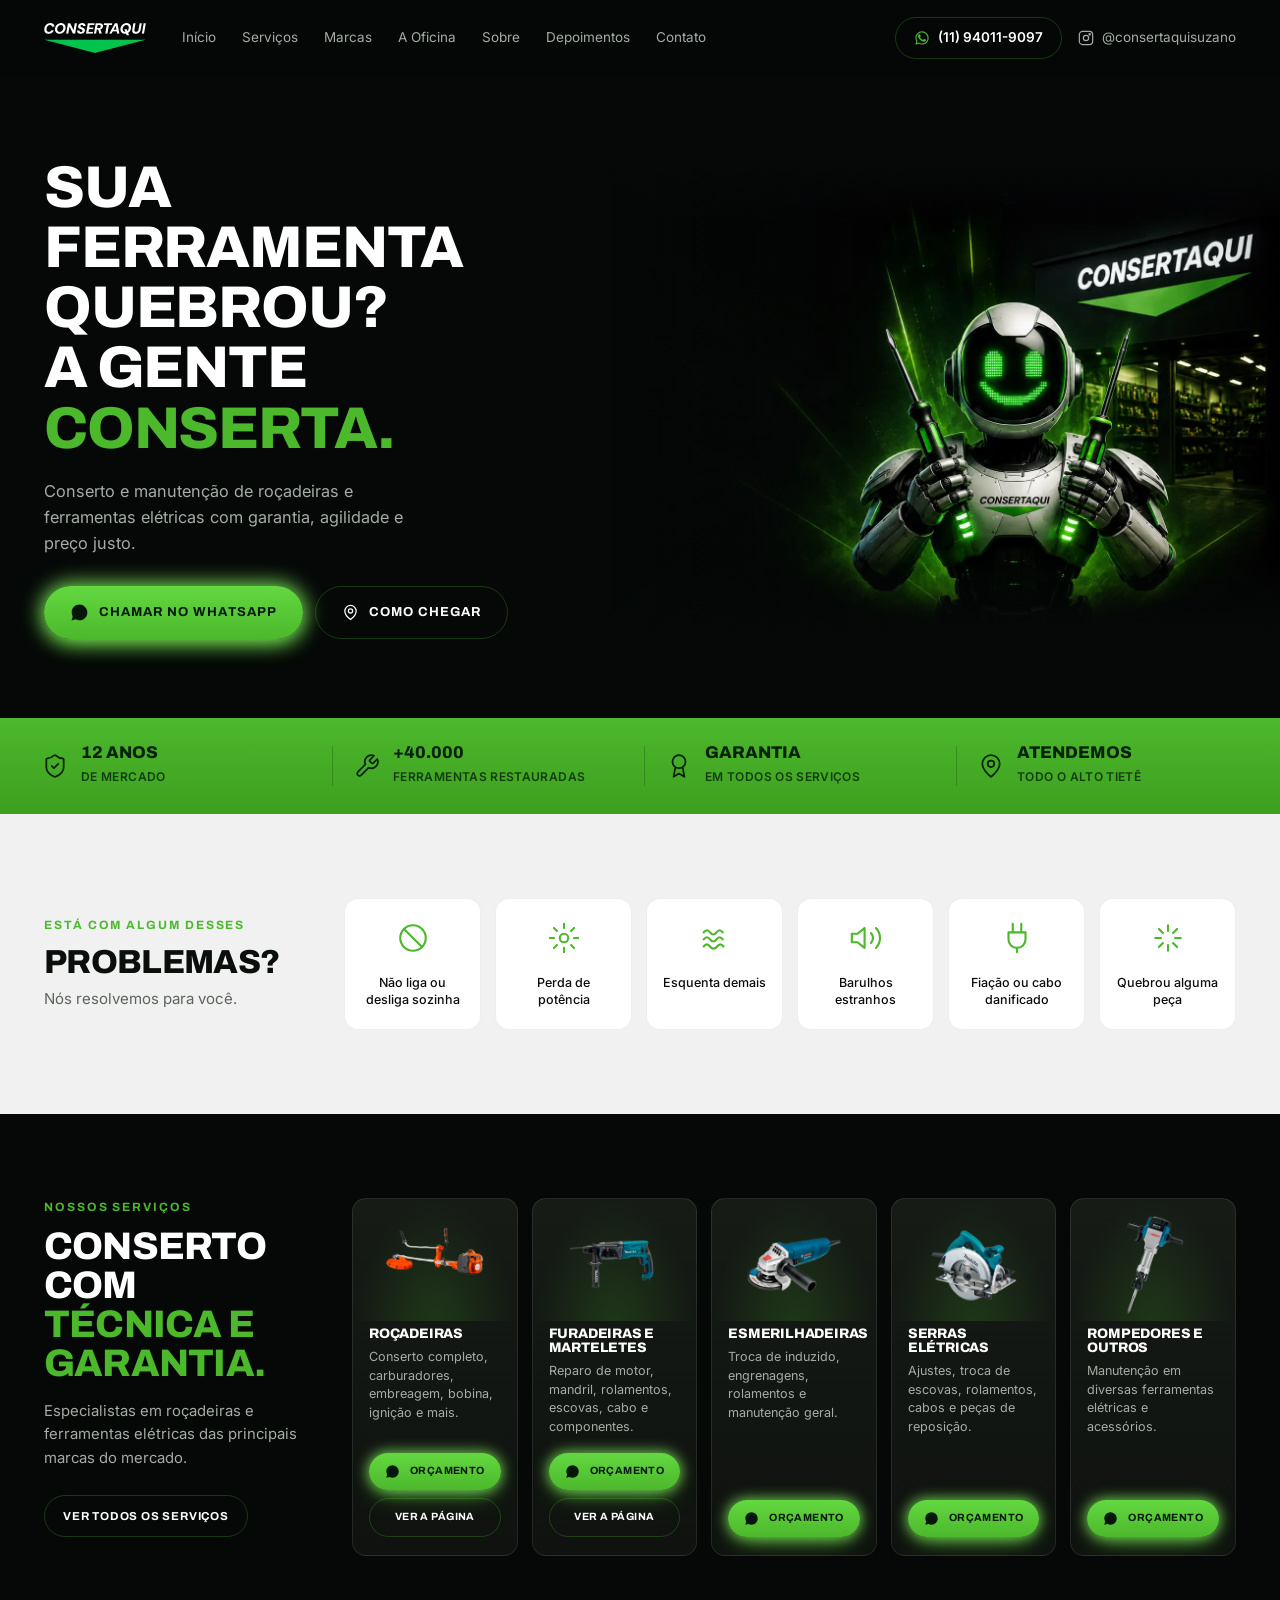
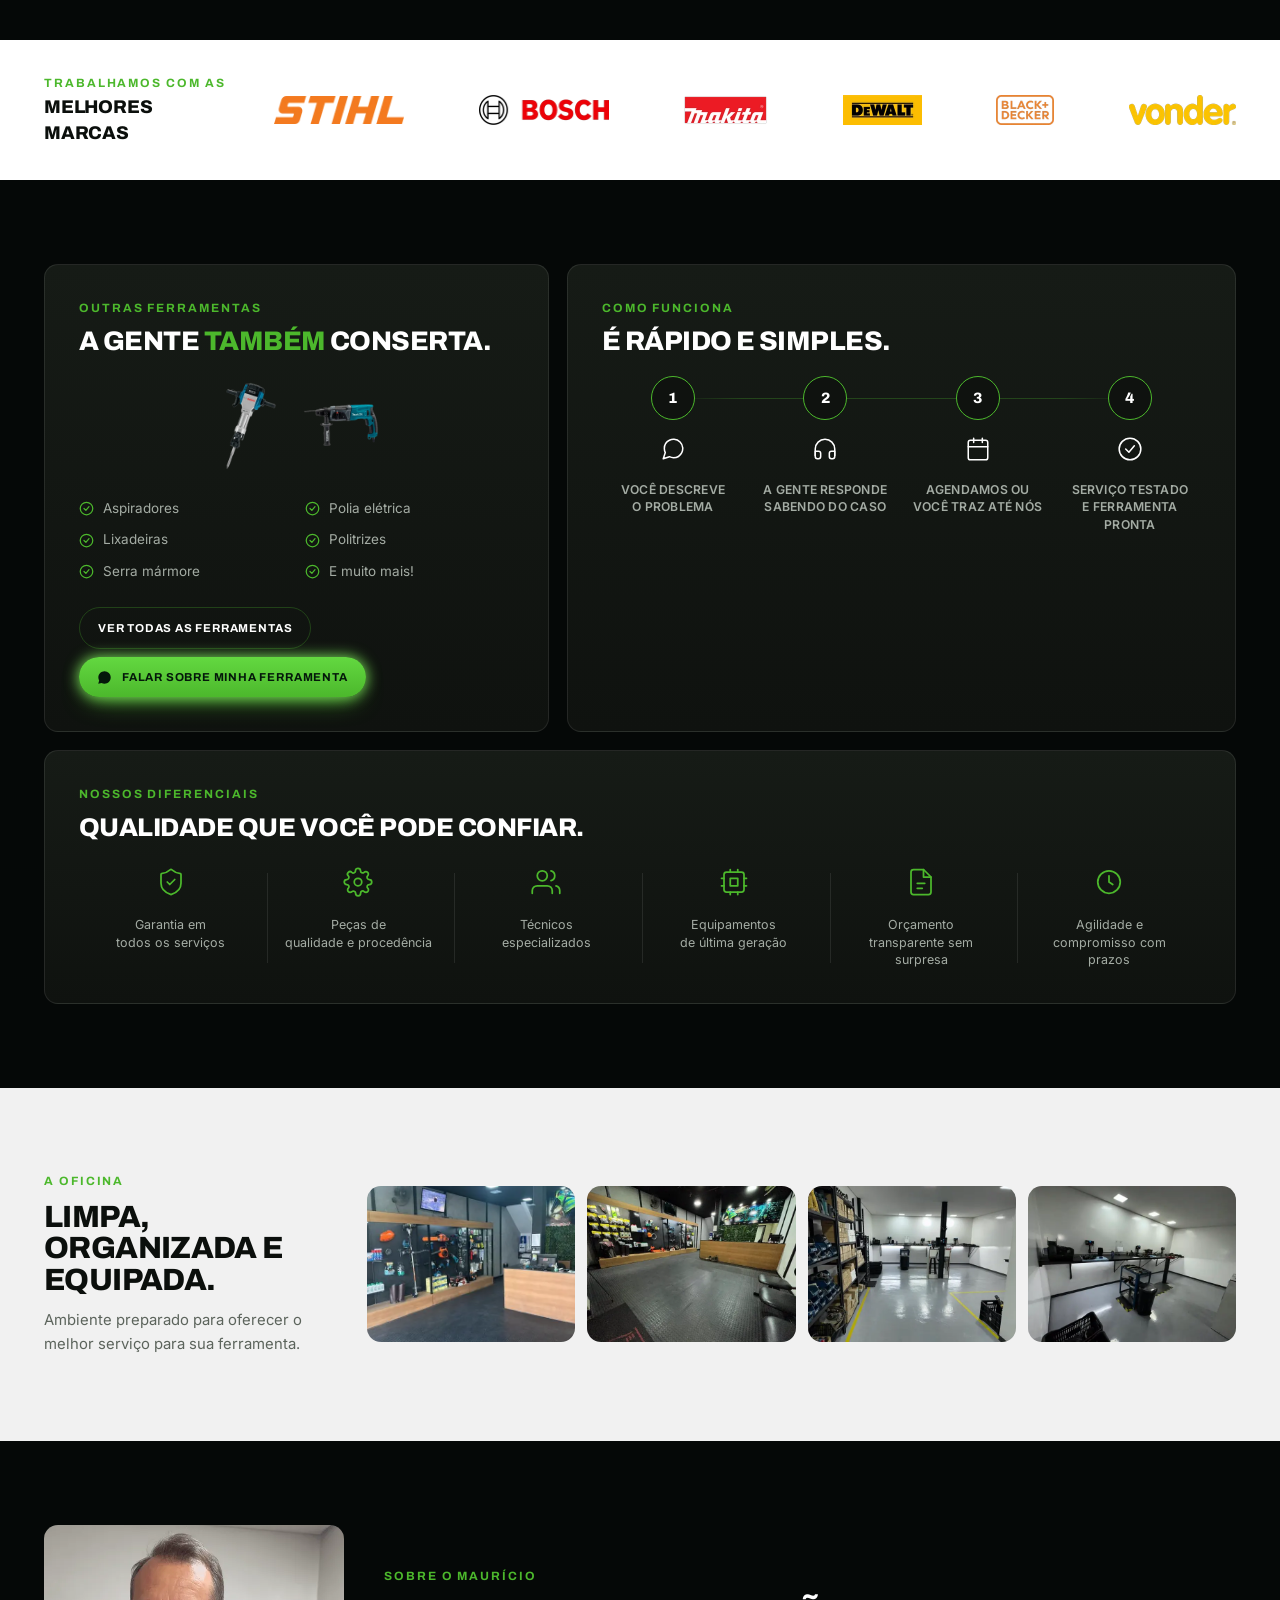
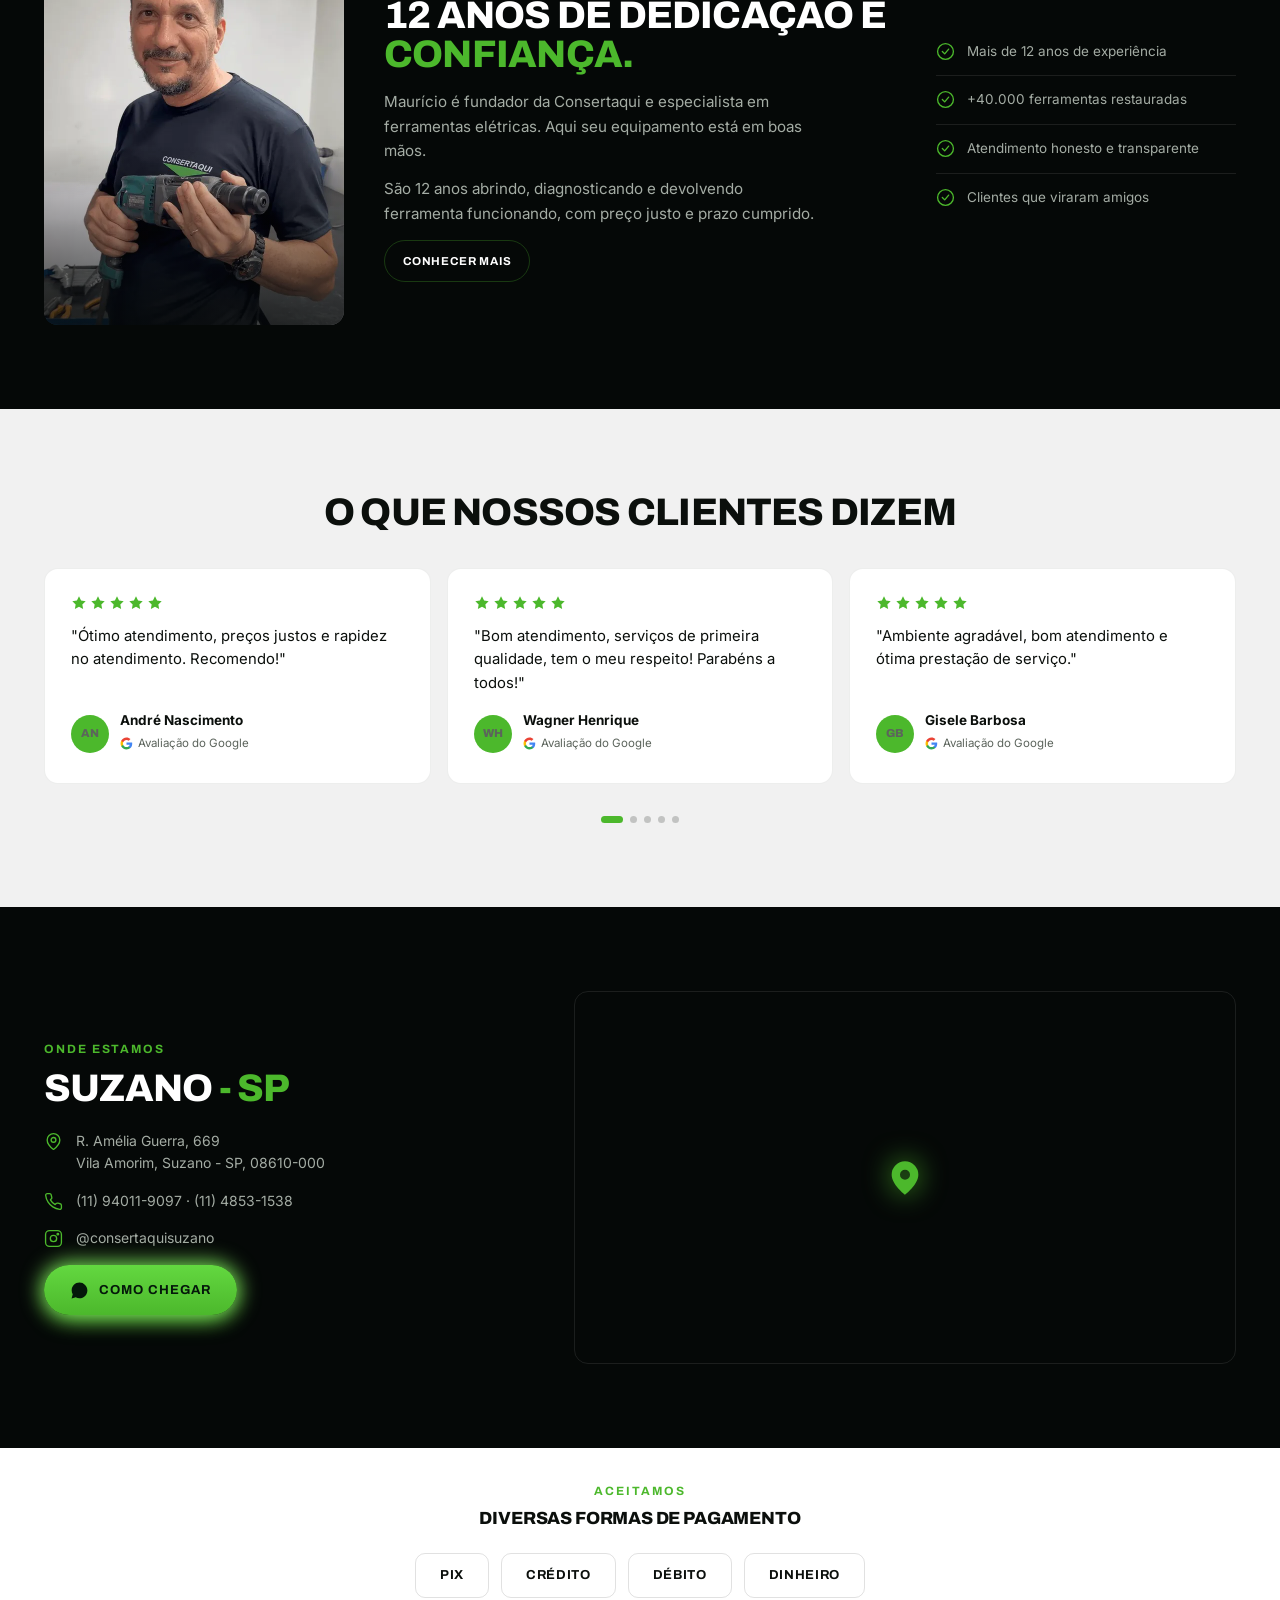
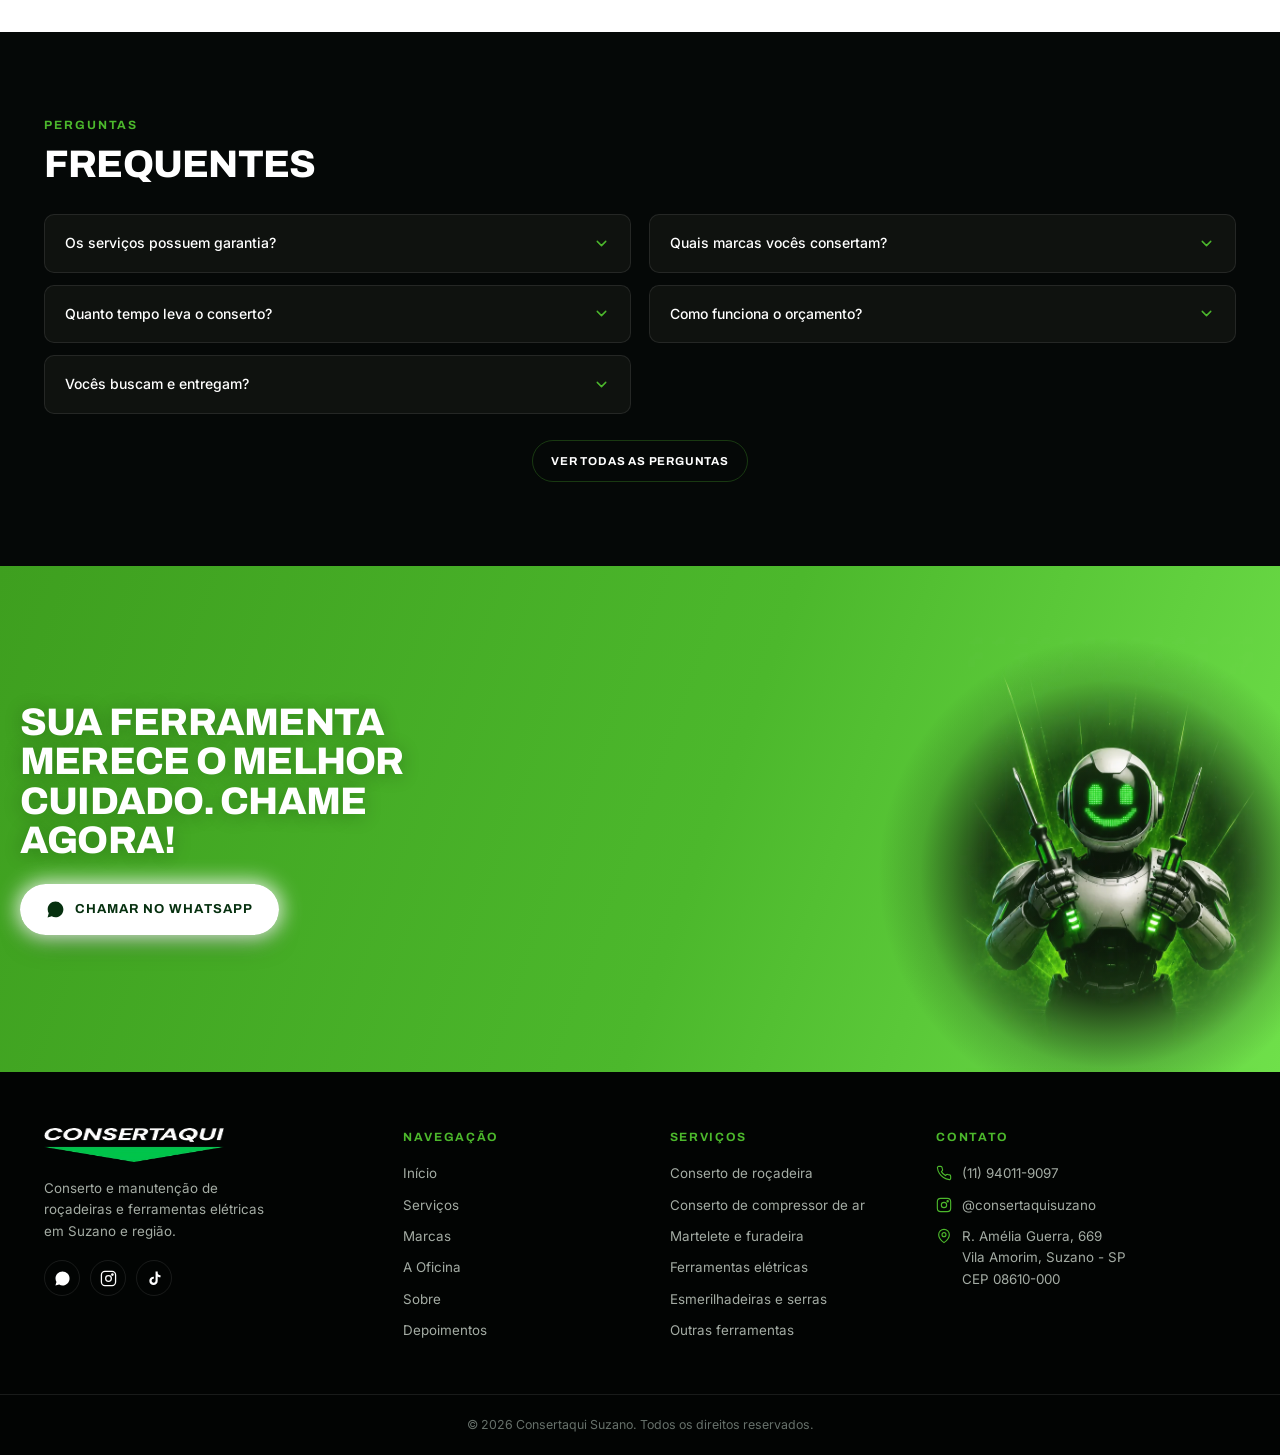
==== commit 546f0179: "CTA em destaque: brilho, pulso e icone do WhatsApp em todo botao A pagina inteira e verde, entao o b" ====
--- a/index.html
+++ b/index.html
@@ -27,6 +27,7 @@
 <link rel="stylesheet" href="assets/css/style.css">
 </head>
 <body>
+<svg aria-hidden="true" style="position:absolute;width:0;height:0;overflow:hidden"><symbol id="i1" viewBox="0 0 24 24"><path d="M17.47 14.38c-.3-.15-1.76-.87-2.03-.97-.27-.1-.47-.15-.67.15-.2.3-.77.96-.94 1.16-.17.2-.35.22-.65.07-.3-.15-1.26-.46-2.4-1.48-.89-.79-1.49-1.77-1.66-2.07-.17-.3-.02-.46.13-.61.13-.13.3-.35.45-.52.15-.17.2-.3.3-.5.1-.2.05-.37-.02-.52-.08-.15-.67-1.61-.92-2.2-.24-.58-.49-.5-.67-.51h-.57c-.2 0-.52.07-.79.37-.27.3-1.04 1.01-1.04 2.47s1.06 2.86 1.21 3.06c.15.2 2.1 3.2 5.08 4.49.71.3 1.26.49 1.69.63.71.22 1.36.19 1.87.12.57-.09 1.76-.72 2.01-1.41.25-.7.25-1.29.17-1.42-.07-.12-.27-.2-.57-.35z"/><path d="M12.04 2C6.58 2 2.13 6.45 2.13 11.91c0 1.75.46 3.45 1.32 4.95L2 22l5.25-1.38a9.87 9.87 0 0 0 4.79 1.22h.01c5.46 0 9.91-4.45 9.91-9.91 0-2.65-1.03-5.14-2.9-7.01A9.82 9.82 0 0 0 12.04 2zm0 18.13h-.01a8.2 8.2 0 0 1-4.18-1.15l-.3-.18-3.11.82.83-3.04-.2-.31a8.19 8.19 0 0 1-1.26-4.37c0-4.54 3.7-8.23 8.24-8.23 2.2 0 4.27.86 5.82 2.42a8.18 8.18 0 0 1 2.41 5.82c0 4.54-3.7 8.22-8.25 8.22z"/></symbol><symbol id="i2" viewBox="0 0 24 24"><path d="M12.04 2C6.58 2 2.13 6.45 2.13 11.91c0 1.75.46 3.45 1.32 4.95L2 22l5.25-1.38a9.87 9.87 0 0 0 4.79 1.22c5.46 0 9.91-4.45 9.91-9.91 0-2.65-1.03-5.14-2.9-7.01A9.82 9.82 0 0 0 12.04 2zm5.43 12.38c-.3-.15-1.76-.87-2.03-.97-.27-.1-.47-.15-.67.15-.2.3-.77.96-.94 1.16-.17.2-.35.22-.65.07-.3-.15-1.26-.46-2.4-1.48-.89-.79-1.49-1.77-1.66-2.07-.17-.3-.02-.46.13-.61.13-.13.3-.35.45-.52.15-.17.2-.3.3-.5.1-.2.05-.37-.02-.52-.08-.15-.67-1.61-.92-2.2-.24-.58-.49-.5-.67-.51h-.57c-.2 0-.52.07-.79.37-.27.3-1.04 1.01-1.04 2.47s1.06 2.86 1.21 3.06c.15.2 2.1 3.2 5.08 4.49.71.3 1.26.49 1.69.63.71.22 1.36.19 1.87.12.57-.09 1.76-.72 2.01-1.41.25-.7.25-1.29.17-1.42-.07-.12-.27-.2-.57-.35z"/></symbol><symbol id="i3" viewBox="0 0 24 24"><path d="m12 2 3.1 6.3 6.9 1-5 4.9 1.2 6.8L12 17.8 5.8 21l1.2-6.8-5-4.9 6.9-1z"/></symbol><symbol id="i4" viewBox="0 0 48 48"><path fill="#4285F4" d="M45.12 24.5c0-1.56-.14-3.06-.4-4.5H24v8.51h11.84c-.51 2.75-2.06 5.08-4.39 6.64v5.52h7.11c4.16-3.83 6.56-9.47 6.56-16.17z"/><path fill="#34A853" d="M24 46c5.94 0 10.92-1.97 14.56-5.33l-7.11-5.52c-1.97 1.32-4.49 2.1-7.45 2.1-5.73 0-10.58-3.87-12.31-9.07H4.34v5.7C7.96 41.07 15.4 46 24 46z"/><path fill="#FBBC05" d="M11.69 28.18C11.25 26.86 11 25.45 11 24s.25-2.86.69-4.18v-5.7H4.34C2.85 17.09 2 20.45 2 24s.85 6.91 2.34 9.88l7.35-5.7z"/><path fill="#EA4335" d="M24 10.75c3.23 0 6.13 1.11 8.41 3.29l6.31-6.31C34.91 4.18 29.93 2 24 2 15.4 2 7.96 6.93 4.34 14.12l7.35 5.7c1.73-5.2 6.58-9.07 12.31-9.07z"/></symbol><symbol id="i5" viewBox="0 0 24 24"><path d="M22 16.92v3a2 2 0 0 1-2.18 2 19.79 19.79 0 0 1-8.63-3.07 19.5 19.5 0 0 1-6-6 19.79 19.79 0 0 1-3.07-8.67A2 2 0 0 1 4.11 2h3a2 2 0 0 1 2 1.72c.13.96.36 1.9.7 2.81a2 2 0 0 1-.45 2.11L8.09 9.91a16 16 0 0 0 6 6l1.27-1.27a2 2 0 0 1 2.11-.45c.9.34 1.85.57 2.81.7A2 2 0 0 1 22 16.92z"/></symbol></svg>
 
 <!-- ====================================================== HEADER ====== -->
 <header class="head" id="head">
@@ -47,7 +48,7 @@
 
     <div class="head__side">
       <a href="https://wa.me/5511940119097" class="head__wa" data-wa="Olá! Vim pelo site da Consertaqui e preciso de um orçamento." target="_blank" rel="noopener">
-        <svg viewBox="0 0 24 24" fill="currentColor" aria-hidden="true"><path d="M17.47 14.38c-.3-.15-1.76-.87-2.03-.97-.27-.1-.47-.15-.67.15-.2.3-.77.96-.94 1.16-.17.2-.35.22-.65.07-.3-.15-1.26-.46-2.4-1.48-.89-.79-1.49-1.77-1.66-2.07-.17-.3-.02-.46.13-.61.13-.13.3-.35.45-.52.15-.17.2-.3.3-.5.1-.2.05-.37-.02-.52-.08-.15-.67-1.61-.92-2.2-.24-.58-.49-.5-.67-.51h-.57c-.2 0-.52.07-.79.37-.27.3-1.04 1.01-1.04 2.47s1.06 2.86 1.21 3.06c.15.2 2.1 3.2 5.08 4.49.71.3 1.26.49 1.69.63.71.22 1.36.19 1.87.12.57-.09 1.76-.72 2.01-1.41.25-.7.25-1.29.17-1.42-.07-.12-.27-.2-.57-.35z"/><path d="M12.04 2C6.58 2 2.13 6.45 2.13 11.91c0 1.75.46 3.45 1.32 4.95L2 22l5.25-1.38a9.87 9.87 0 0 0 4.79 1.22h.01c5.46 0 9.91-4.45 9.91-9.91 0-2.65-1.03-5.14-2.9-7.01A9.82 9.82 0 0 0 12.04 2zm0 18.13h-.01a8.2 8.2 0 0 1-4.18-1.15l-.3-.18-3.11.82.83-3.04-.2-.31a8.19 8.19 0 0 1-1.26-4.37c0-4.54 3.7-8.23 8.24-8.23 2.2 0 4.27.86 5.82 2.42a8.18 8.18 0 0 1 2.41 5.82c0 4.54-3.7 8.22-8.25 8.22z"/></svg>
+        <svg viewBox="0 0 24 24" fill="currentColor" aria-hidden="true"><use href="#i1"/></svg>
         (11) 94011-9097
       </a>
       <a href="https://www.instagram.com/consertaquisuzano/" class="head__ig" target="_blank" rel="noopener">
@@ -72,8 +73,8 @@
       <a href="#depoimentos">Depoimentos</a>
       <a href="#faq">Perguntas Frequentes</a>
       <a href="#contato">Onde Estamos</a>
-      <a class="btn btn--wa btn--block" data-wa="Olá! Vim pelo site da Consertaqui e preciso de um orçamento." href="https://wa.me/5511940119097">
-        <svg viewBox="0 0 24 24" fill="currentColor" aria-hidden="true"><path d="M17.47 14.38c-.3-.15-1.76-.87-2.03-.97-.27-.1-.47-.15-.67.15-.2.3-.77.96-.94 1.16-.17.2-.35.22-.65.07-.3-.15-1.26-.46-2.4-1.48-.89-.79-1.49-1.77-1.66-2.07-.17-.3-.02-.46.13-.61.13-.13.3-.35.45-.52.15-.17.2-.3.3-.5.1-.2.05-.37-.02-.52-.08-.15-.67-1.61-.92-2.2-.24-.58-.49-.5-.67-.51h-.57c-.2 0-.52.07-.79.37-.27.3-1.04 1.01-1.04 2.47s1.06 2.86 1.21 3.06c.15.2 2.1 3.2 5.08 4.49.71.3 1.26.49 1.69.63.71.22 1.36.19 1.87.12.57-.09 1.76-.72 2.01-1.41.25-.7.25-1.29.17-1.42-.07-.12-.27-.2-.57-.35z"/><path d="M12.04 2C6.58 2 2.13 6.45 2.13 11.91c0 1.75.46 3.45 1.32 4.95L2 22l5.25-1.38a9.87 9.87 0 0 0 4.79 1.22h.01c5.46 0 9.91-4.45 9.91-9.91 0-2.65-1.03-5.14-2.9-7.01A9.82 9.82 0 0 0 12.04 2zm0 18.13h-.01a8.2 8.2 0 0 1-4.18-1.15l-.3-.18-3.11.82.83-3.04-.2-.31a8.19 8.19 0 0 1-1.26-4.37c0-4.54 3.7-8.23 8.24-8.23 2.2 0 4.27.86 5.82 2.42a8.18 8.18 0 0 1 2.41 5.82c0 4.54-3.7 8.22-8.25 8.22z"/></svg>
+      <a class="btn btn--wa btn--block btn--pulso" data-wa="Olá! Vim pelo site da Consertaqui e preciso de um orçamento." href="https://wa.me/5511940119097">
+        <svg viewBox="0 0 24 24" fill="currentColor" aria-hidden="true"><use href="#i1"/></svg>
         Chamar no WhatsApp
       </a>
     </div></div>
@@ -91,8 +92,8 @@
       <p class="hero__sub">Conserto e manutenção de roçadeiras e ferramentas elétricas com garantia, agilidade e preço justo.</p>
 
       <div class="hero__cta">
-        <a class="btn btn--wa" data-wa="Olá! Minha ferramenta parou e gostaria de um orçamento." href="https://wa.me/5511940119097">
-          <svg viewBox="0 0 24 24" fill="currentColor" aria-hidden="true"><path d="M12.04 2C6.58 2 2.13 6.45 2.13 11.91c0 1.75.46 3.45 1.32 4.95L2 22l5.25-1.38a9.87 9.87 0 0 0 4.79 1.22c5.46 0 9.91-4.45 9.91-9.91 0-2.65-1.03-5.14-2.9-7.01A9.82 9.82 0 0 0 12.04 2zm5.43 12.38c-.3-.15-1.76-.87-2.03-.97-.27-.1-.47-.15-.67.15-.2.3-.77.96-.94 1.16-.17.2-.35.22-.65.07-.3-.15-1.26-.46-2.4-1.48-.89-.79-1.49-1.77-1.66-2.07-.17-.3-.02-.46.13-.61.13-.13.3-.35.45-.52.15-.17.2-.3.3-.5.1-.2.05-.37-.02-.52-.08-.15-.67-1.61-.92-2.2-.24-.58-.49-.5-.67-.51h-.57c-.2 0-.52.07-.79.37-.27.3-1.04 1.01-1.04 2.47s1.06 2.86 1.21 3.06c.15.2 2.1 3.2 5.08 4.49.71.3 1.26.49 1.69.63.71.22 1.36.19 1.87.12.57-.09 1.76-.72 2.01-1.41.25-.7.25-1.29.17-1.42-.07-.12-.27-.2-.57-.35z"/></svg>
+        <a class="btn btn--wa btn--pulso" data-wa="Olá! Minha ferramenta parou e gostaria de um orçamento." href="https://wa.me/5511940119097">
+          <svg viewBox="0 0 24 24" fill="currentColor" aria-hidden="true"><use href="#i2"/></svg>
           Chamar no WhatsApp
         </a>
         <a class="btn btn--ghost" href="https://maps.google.com/?q=R.+Am%C3%A9lia+Guerra,+669,+Vila+Amorim,+Suzano+SP" target="_blank" rel="noopener">
@@ -187,7 +188,7 @@
         <div class="card-serv__body">
           <h3>Roçadeiras</h3>
           <p>Conserto completo, carburadores, embreagem, bobina, ignição e mais.</p>
-          <div class="acoes"><a class="btn btn--ghost btn--sm" data-wa="Olá! Vim pelo site e gostaria de um orçamento para conserto de *roçadeira*." href="https://wa.me/5511940119097">Pedir orçamento</a><a class="btn btn--ghost btn--sm" href="conserto-de-rocadeira/">Ver a página</a></div>
+          <div class="acoes"><a class="btn btn--wa btn--sm" data-wa="Olá! Vim pelo site e gostaria de um orçamento para conserto de *roçadeira*." href="https://wa.me/5511940119097"><svg viewBox="0 0 24 24" fill="currentColor" aria-hidden="true"><use href="#i2"/></svg>Orçamento</a><a class="btn btn--ghost btn--sm" href="conserto-de-rocadeira/">Ver a página</a></div>
         </div>
       </article>
 
@@ -196,7 +197,7 @@
         <div class="card-serv__body">
           <h3>Furadeiras e marteletes</h3>
           <p>Reparo de motor, mandril, rolamentos, escovas, cabo e componentes.</p>
-          <div class="acoes"><a class="btn btn--ghost btn--sm" data-wa="Olá! Vim pelo site e gostaria de um orçamento para conserto de *furadeira ou martelete*." href="https://wa.me/5511940119097">Pedir orçamento</a><a class="btn btn--ghost btn--sm" href="conserto-de-martelete-e-furadeira/">Ver a página</a></div>
+          <div class="acoes"><a class="btn btn--wa btn--sm" data-wa="Olá! Vim pelo site e gostaria de um orçamento para conserto de *furadeira ou martelete*." href="https://wa.me/5511940119097"><svg viewBox="0 0 24 24" fill="currentColor" aria-hidden="true"><use href="#i2"/></svg>Orçamento</a><a class="btn btn--ghost btn--sm" href="conserto-de-martelete-e-furadeira/">Ver a página</a></div>
         </div>
       </article>
 
@@ -205,7 +206,7 @@
         <div class="card-serv__body">
           <h3>Esmerilhadeiras</h3>
           <p>Troca de induzido, engrenagens, rolamentos e manutenção geral.</p>
-          <a class="btn btn--ghost btn--sm" data-wa="Olá! Vim pelo site e gostaria de um orçamento para conserto de *esmerilhadeira*." href="https://wa.me/5511940119097">Pedir orçamento</a>
+          <a class="btn btn--wa btn--sm" data-wa="Olá! Vim pelo site e gostaria de um orçamento para conserto de *esmerilhadeira*." href="https://wa.me/5511940119097"><svg viewBox="0 0 24 24" fill="currentColor" aria-hidden="true"><use href="#i2"/></svg>Orçamento</a>
         </div>
       </article>
 
@@ -214,7 +215,7 @@
         <div class="card-serv__body">
           <h3>Serras elétricas</h3>
           <p>Ajustes, troca de escovas, rolamentos, cabos e peças de reposição.</p>
-          <a class="btn btn--ghost btn--sm" data-wa="Olá! Vim pelo site e gostaria de um orçamento para conserto de *serra elétrica*." href="https://wa.me/5511940119097">Pedir orçamento</a>
+          <a class="btn btn--wa btn--sm" data-wa="Olá! Vim pelo site e gostaria de um orçamento para conserto de *serra elétrica*." href="https://wa.me/5511940119097"><svg viewBox="0 0 24 24" fill="currentColor" aria-hidden="true"><use href="#i2"/></svg>Orçamento</a>
         </div>
       </article>
 
@@ -223,7 +224,7 @@
         <div class="card-serv__body">
           <h3>Rompedores e outros</h3>
           <p>Manutenção em diversas ferramentas elétricas e acessórios.</p>
-          <a class="btn btn--ghost btn--sm" data-wa="Olá! Vim pelo site e gostaria de um orçamento para conserto de *rompedor*." href="https://wa.me/5511940119097">Pedir orçamento</a>
+          <a class="btn btn--wa btn--sm" data-wa="Olá! Vim pelo site e gostaria de um orçamento para conserto de *rompedor*." href="https://wa.me/5511940119097"><svg viewBox="0 0 24 24" fill="currentColor" aria-hidden="true"><use href="#i2"/></svg>Orçamento</a>
         </div>
       </article>
     </div>
@@ -268,7 +269,7 @@
           <li><svg viewBox="0 0 24 24" fill="none" stroke="currentColor" stroke-width="2" stroke-linecap="round" stroke-linejoin="round" aria-hidden="true"><circle cx="12" cy="12" r="10"/><path d="m8 12 3 3 5-6"/></svg>Serra mármore</li>
           <li><svg viewBox="0 0 24 24" fill="none" stroke="currentColor" stroke-width="2" stroke-linecap="round" stroke-linejoin="round" aria-hidden="true"><circle cx="12" cy="12" r="10"/><path d="m8 12 3 3 5-6"/></svg>E muito mais!</li>
         </ul>
-        <div class="acoes"><a class="btn btn--ghost btn--sm" href="ferramentas-eletricas/">Ver todas as ferramentas</a><a class="btn btn--wa btn--sm" data-wa="Olá! Vim pelo site. Vocês consertam a minha ferramenta? Ela é uma:" href="https://wa.me/5511940119097">Falar sobre minha ferramenta</a></div>
+        <div class="acoes"><a class="btn btn--ghost btn--sm" href="ferramentas-eletricas/">Ver todas as ferramentas</a><a class="btn btn--wa btn--sm" data-wa="Olá! Vim pelo site. Vocês consertam a minha ferramenta? Ela é uma:" href="https://wa.me/5511940119097"><svg viewBox="0 0 24 24" fill="currentColor" aria-hidden="true"><use href="#i2"/></svg>Falar sobre minha ferramenta</a></div>
       </div>
 
       <div class="painel" data-rv style="--d:120ms">
@@ -379,62 +380,62 @@
     <div class="dep__grid" id="depGrid">
       <article class="card-dep" data-rv>
         <div class="stars" aria-label="5 de 5 estrelas">
-          <svg viewBox="0 0 24 24" fill="currentColor" aria-hidden="true"><path d="m12 2 3.1 6.3 6.9 1-5 4.9 1.2 6.8L12 17.8 5.8 21l1.2-6.8-5-4.9 6.9-1z"/></svg>
-          <svg viewBox="0 0 24 24" fill="currentColor" aria-hidden="true"><path d="m12 2 3.1 6.3 6.9 1-5 4.9 1.2 6.8L12 17.8 5.8 21l1.2-6.8-5-4.9 6.9-1z"/></svg>
-          <svg viewBox="0 0 24 24" fill="currentColor" aria-hidden="true"><path d="m12 2 3.1 6.3 6.9 1-5 4.9 1.2 6.8L12 17.8 5.8 21l1.2-6.8-5-4.9 6.9-1z"/></svg>
-          <svg viewBox="0 0 24 24" fill="currentColor" aria-hidden="true"><path d="m12 2 3.1 6.3 6.9 1-5 4.9 1.2 6.8L12 17.8 5.8 21l1.2-6.8-5-4.9 6.9-1z"/></svg>
-          <svg viewBox="0 0 24 24" fill="currentColor" aria-hidden="true"><path d="m12 2 3.1 6.3 6.9 1-5 4.9 1.2 6.8L12 17.8 5.8 21l1.2-6.8-5-4.9 6.9-1z"/></svg>
+          <svg viewBox="0 0 24 24" fill="currentColor" aria-hidden="true"><use href="#i3"/></svg>
+          <svg viewBox="0 0 24 24" fill="currentColor" aria-hidden="true"><use href="#i3"/></svg>
+          <svg viewBox="0 0 24 24" fill="currentColor" aria-hidden="true"><use href="#i3"/></svg>
+          <svg viewBox="0 0 24 24" fill="currentColor" aria-hidden="true"><use href="#i3"/></svg>
+          <svg viewBox="0 0 24 24" fill="currentColor" aria-hidden="true"><use href="#i3"/></svg>
         </div>
         <p>"Ótimo atendimento, preços justos e rapidez no atendimento. Recomendo!"</p>
-        <footer><span class="avatar">AN</span><div><b>André Nascimento</b><span class="g-sel"><svg class="g-ico" viewBox="0 0 48 48" aria-hidden="true"><path fill="#4285F4" d="M45.12 24.5c0-1.56-.14-3.06-.4-4.5H24v8.51h11.84c-.51 2.75-2.06 5.08-4.39 6.64v5.52h7.11c4.16-3.83 6.56-9.47 6.56-16.17z"/><path fill="#34A853" d="M24 46c5.94 0 10.92-1.97 14.56-5.33l-7.11-5.52c-1.97 1.32-4.49 2.1-7.45 2.1-5.73 0-10.58-3.87-12.31-9.07H4.34v5.7C7.96 41.07 15.4 46 24 46z"/><path fill="#FBBC05" d="M11.69 28.18C11.25 26.86 11 25.45 11 24s.25-2.86.69-4.18v-5.7H4.34C2.85 17.09 2 20.45 2 24s.85 6.91 2.34 9.88l7.35-5.7z"/><path fill="#EA4335" d="M24 10.75c3.23 0 6.13 1.11 8.41 3.29l6.31-6.31C34.91 4.18 29.93 2 24 2 15.4 2 7.96 6.93 4.34 14.12l7.35 5.7c1.73-5.2 6.58-9.07 12.31-9.07z"/></svg>Avaliação do Google</span></div></footer>
+        <footer><span class="avatar">AN</span><div><b>André Nascimento</b><span class="g-sel"><svg class="g-ico" viewBox="0 0 48 48" aria-hidden="true"><use href="#i4"/></svg>Avaliação do Google</span></div></footer>
       </article>
 
       <article class="card-dep" data-rv style="--d:90ms">
         <div class="stars" aria-label="5 de 5 estrelas">
-          <svg viewBox="0 0 24 24" fill="currentColor" aria-hidden="true"><path d="m12 2 3.1 6.3 6.9 1-5 4.9 1.2 6.8L12 17.8 5.8 21l1.2-6.8-5-4.9 6.9-1z"/></svg>
-          <svg viewBox="0 0 24 24" fill="currentColor" aria-hidden="true"><path d="m12 2 3.1 6.3 6.9 1-5 4.9 1.2 6.8L12 17.8 5.8 21l1.2-6.8-5-4.9 6.9-1z"/></svg>
-          <svg viewBox="0 0 24 24" fill="currentColor" aria-hidden="true"><path d="m12 2 3.1 6.3 6.9 1-5 4.9 1.2 6.8L12 17.8 5.8 21l1.2-6.8-5-4.9 6.9-1z"/></svg>
-          <svg viewBox="0 0 24 24" fill="currentColor" aria-hidden="true"><path d="m12 2 3.1 6.3 6.9 1-5 4.9 1.2 6.8L12 17.8 5.8 21l1.2-6.8-5-4.9 6.9-1z"/></svg>
-          <svg viewBox="0 0 24 24" fill="currentColor" aria-hidden="true"><path d="m12 2 3.1 6.3 6.9 1-5 4.9 1.2 6.8L12 17.8 5.8 21l1.2-6.8-5-4.9 6.9-1z"/></svg>
+          <svg viewBox="0 0 24 24" fill="currentColor" aria-hidden="true"><use href="#i3"/></svg>
+          <svg viewBox="0 0 24 24" fill="currentColor" aria-hidden="true"><use href="#i3"/></svg>
+          <svg viewBox="0 0 24 24" fill="currentColor" aria-hidden="true"><use href="#i3"/></svg>
+          <svg viewBox="0 0 24 24" fill="currentColor" aria-hidden="true"><use href="#i3"/></svg>
+          <svg viewBox="0 0 24 24" fill="currentColor" aria-hidden="true"><use href="#i3"/></svg>
         </div>
         <p>"Bom atendimento, serviços de primeira qualidade, tem o meu respeito! Parabéns a todos!"</p>
-        <footer><span class="avatar">WH</span><div><b>Wagner Henrique</b><span class="g-sel"><svg class="g-ico" viewBox="0 0 48 48" aria-hidden="true"><path fill="#4285F4" d="M45.12 24.5c0-1.56-.14-3.06-.4-4.5H24v8.51h11.84c-.51 2.75-2.06 5.08-4.39 6.64v5.52h7.11c4.16-3.83 6.56-9.47 6.56-16.17z"/><path fill="#34A853" d="M24 46c5.94 0 10.92-1.97 14.56-5.33l-7.11-5.52c-1.97 1.32-4.49 2.1-7.45 2.1-5.73 0-10.58-3.87-12.31-9.07H4.34v5.7C7.96 41.07 15.4 46 24 46z"/><path fill="#FBBC05" d="M11.69 28.18C11.25 26.86 11 25.45 11 24s.25-2.86.69-4.18v-5.7H4.34C2.85 17.09 2 20.45 2 24s.85 6.91 2.34 9.88l7.35-5.7z"/><path fill="#EA4335" d="M24 10.75c3.23 0 6.13 1.11 8.41 3.29l6.31-6.31C34.91 4.18 29.93 2 24 2 15.4 2 7.96 6.93 4.34 14.12l7.35 5.7c1.73-5.2 6.58-9.07 12.31-9.07z"/></svg>Avaliação do Google</span></div></footer>
+        <footer><span class="avatar">WH</span><div><b>Wagner Henrique</b><span class="g-sel"><svg class="g-ico" viewBox="0 0 48 48" aria-hidden="true"><use href="#i4"/></svg>Avaliação do Google</span></div></footer>
       </article>
 
       <article class="card-dep" data-rv style="--d:180ms">
         <div class="stars" aria-label="5 de 5 estrelas">
-          <svg viewBox="0 0 24 24" fill="currentColor" aria-hidden="true"><path d="m12 2 3.1 6.3 6.9 1-5 4.9 1.2 6.8L12 17.8 5.8 21l1.2-6.8-5-4.9 6.9-1z"/></svg>
-          <svg viewBox="0 0 24 24" fill="currentColor" aria-hidden="true"><path d="m12 2 3.1 6.3 6.9 1-5 4.9 1.2 6.8L12 17.8 5.8 21l1.2-6.8-5-4.9 6.9-1z"/></svg>
-          <svg viewBox="0 0 24 24" fill="currentColor" aria-hidden="true"><path d="m12 2 3.1 6.3 6.9 1-5 4.9 1.2 6.8L12 17.8 5.8 21l1.2-6.8-5-4.9 6.9-1z"/></svg>
-          <svg viewBox="0 0 24 24" fill="currentColor" aria-hidden="true"><path d="m12 2 3.1 6.3 6.9 1-5 4.9 1.2 6.8L12 17.8 5.8 21l1.2-6.8-5-4.9 6.9-1z"/></svg>
-          <svg viewBox="0 0 24 24" fill="currentColor" aria-hidden="true"><path d="m12 2 3.1 6.3 6.9 1-5 4.9 1.2 6.8L12 17.8 5.8 21l1.2-6.8-5-4.9 6.9-1z"/></svg>
+          <svg viewBox="0 0 24 24" fill="currentColor" aria-hidden="true"><use href="#i3"/></svg>
+          <svg viewBox="0 0 24 24" fill="currentColor" aria-hidden="true"><use href="#i3"/></svg>
+          <svg viewBox="0 0 24 24" fill="currentColor" aria-hidden="true"><use href="#i3"/></svg>
+          <svg viewBox="0 0 24 24" fill="currentColor" aria-hidden="true"><use href="#i3"/></svg>
+          <svg viewBox="0 0 24 24" fill="currentColor" aria-hidden="true"><use href="#i3"/></svg>
         </div>
         <p>"Ambiente agradável, bom atendimento e ótima prestação de serviço."</p>
-        <footer><span class="avatar">GB</span><div><b>Gisele Barbosa</b><span class="g-sel"><svg class="g-ico" viewBox="0 0 48 48" aria-hidden="true"><path fill="#4285F4" d="M45.12 24.5c0-1.56-.14-3.06-.4-4.5H24v8.51h11.84c-.51 2.75-2.06 5.08-4.39 6.64v5.52h7.11c4.16-3.83 6.56-9.47 6.56-16.17z"/><path fill="#34A853" d="M24 46c5.94 0 10.92-1.97 14.56-5.33l-7.11-5.52c-1.97 1.32-4.49 2.1-7.45 2.1-5.73 0-10.58-3.87-12.31-9.07H4.34v5.7C7.96 41.07 15.4 46 24 46z"/><path fill="#FBBC05" d="M11.69 28.18C11.25 26.86 11 25.45 11 24s.25-2.86.69-4.18v-5.7H4.34C2.85 17.09 2 20.45 2 24s.85 6.91 2.34 9.88l7.35-5.7z"/><path fill="#EA4335" d="M24 10.75c3.23 0 6.13 1.11 8.41 3.29l6.31-6.31C34.91 4.18 29.93 2 24 2 15.4 2 7.96 6.93 4.34 14.12l7.35 5.7c1.73-5.2 6.58-9.07 12.31-9.07z"/></svg>Avaliação do Google</span></div></footer>
+        <footer><span class="avatar">GB</span><div><b>Gisele Barbosa</b><span class="g-sel"><svg class="g-ico" viewBox="0 0 48 48" aria-hidden="true"><use href="#i4"/></svg>Avaliação do Google</span></div></footer>
       </article>
 
       <article class="card-dep" data-rv>
         <div class="stars" aria-label="5 de 5 estrelas">
-          <svg viewBox="0 0 24 24" fill="currentColor" aria-hidden="true"><path d="m12 2 3.1 6.3 6.9 1-5 4.9 1.2 6.8L12 17.8 5.8 21l1.2-6.8-5-4.9 6.9-1z"/></svg>
-          <svg viewBox="0 0 24 24" fill="currentColor" aria-hidden="true"><path d="m12 2 3.1 6.3 6.9 1-5 4.9 1.2 6.8L12 17.8 5.8 21l1.2-6.8-5-4.9 6.9-1z"/></svg>
-          <svg viewBox="0 0 24 24" fill="currentColor" aria-hidden="true"><path d="m12 2 3.1 6.3 6.9 1-5 4.9 1.2 6.8L12 17.8 5.8 21l1.2-6.8-5-4.9 6.9-1z"/></svg>
-          <svg viewBox="0 0 24 24" fill="currentColor" aria-hidden="true"><path d="m12 2 3.1 6.3 6.9 1-5 4.9 1.2 6.8L12 17.8 5.8 21l1.2-6.8-5-4.9 6.9-1z"/></svg>
-          <svg viewBox="0 0 24 24" fill="currentColor" aria-hidden="true"><path d="m12 2 3.1 6.3 6.9 1-5 4.9 1.2 6.8L12 17.8 5.8 21l1.2-6.8-5-4.9 6.9-1z"/></svg>
+          <svg viewBox="0 0 24 24" fill="currentColor" aria-hidden="true"><use href="#i3"/></svg>
+          <svg viewBox="0 0 24 24" fill="currentColor" aria-hidden="true"><use href="#i3"/></svg>
+          <svg viewBox="0 0 24 24" fill="currentColor" aria-hidden="true"><use href="#i3"/></svg>
+          <svg viewBox="0 0 24 24" fill="currentColor" aria-hidden="true"><use href="#i3"/></svg>
+          <svg viewBox="0 0 24 24" fill="currentColor" aria-hidden="true"><use href="#i3"/></svg>
         </div>
         <p>"Ótimo atendimento. Ótima prestação de serviços. Preço compatível nas manutenções."</p>
-        <footer><span class="avatar">AC</span><div><b>Arena Carnes</b><span class="g-sel"><svg class="g-ico" viewBox="0 0 48 48" aria-hidden="true"><path fill="#4285F4" d="M45.12 24.5c0-1.56-.14-3.06-.4-4.5H24v8.51h11.84c-.51 2.75-2.06 5.08-4.39 6.64v5.52h7.11c4.16-3.83 6.56-9.47 6.56-16.17z"/><path fill="#34A853" d="M24 46c5.94 0 10.92-1.97 14.56-5.33l-7.11-5.52c-1.97 1.32-4.49 2.1-7.45 2.1-5.73 0-10.58-3.87-12.31-9.07H4.34v5.7C7.96 41.07 15.4 46 24 46z"/><path fill="#FBBC05" d="M11.69 28.18C11.25 26.86 11 25.45 11 24s.25-2.86.69-4.18v-5.7H4.34C2.85 17.09 2 20.45 2 24s.85 6.91 2.34 9.88l7.35-5.7z"/><path fill="#EA4335" d="M24 10.75c3.23 0 6.13 1.11 8.41 3.29l6.31-6.31C34.91 4.18 29.93 2 24 2 15.4 2 7.96 6.93 4.34 14.12l7.35 5.7c1.73-5.2 6.58-9.07 12.31-9.07z"/></svg>Avaliação do Google</span></div></footer>
+        <footer><span class="avatar">AC</span><div><b>Arena Carnes</b><span class="g-sel"><svg class="g-ico" viewBox="0 0 48 48" aria-hidden="true"><use href="#i4"/></svg>Avaliação do Google</span></div></footer>
       </article>
 
       <article class="card-dep" data-rv style="--d:90ms">
         <div class="stars" aria-label="5 de 5 estrelas">
-          <svg viewBox="0 0 24 24" fill="currentColor" aria-hidden="true"><path d="m12 2 3.1 6.3 6.9 1-5 4.9 1.2 6.8L12 17.8 5.8 21l1.2-6.8-5-4.9 6.9-1z"/></svg>
-          <svg viewBox="0 0 24 24" fill="currentColor" aria-hidden="true"><path d="m12 2 3.1 6.3 6.9 1-5 4.9 1.2 6.8L12 17.8 5.8 21l1.2-6.8-5-4.9 6.9-1z"/></svg>
-          <svg viewBox="0 0 24 24" fill="currentColor" aria-hidden="true"><path d="m12 2 3.1 6.3 6.9 1-5 4.9 1.2 6.8L12 17.8 5.8 21l1.2-6.8-5-4.9 6.9-1z"/></svg>
-          <svg viewBox="0 0 24 24" fill="currentColor" aria-hidden="true"><path d="m12 2 3.1 6.3 6.9 1-5 4.9 1.2 6.8L12 17.8 5.8 21l1.2-6.8-5-4.9 6.9-1z"/></svg>
-          <svg viewBox="0 0 24 24" fill="currentColor" aria-hidden="true"><path d="m12 2 3.1 6.3 6.9 1-5 4.9 1.2 6.8L12 17.8 5.8 21l1.2-6.8-5-4.9 6.9-1z"/></svg>
+          <svg viewBox="0 0 24 24" fill="currentColor" aria-hidden="true"><use href="#i3"/></svg>
+          <svg viewBox="0 0 24 24" fill="currentColor" aria-hidden="true"><use href="#i3"/></svg>
+          <svg viewBox="0 0 24 24" fill="currentColor" aria-hidden="true"><use href="#i3"/></svg>
+          <svg viewBox="0 0 24 24" fill="currentColor" aria-hidden="true"><use href="#i3"/></svg>
+          <svg viewBox="0 0 24 24" fill="currentColor" aria-hidden="true"><use href="#i3"/></svg>
         </div>
         <p>"O dono é ótima pessoa, o serviço é de primeira qualidade. 100% recomendo."</p>
-        <footer><span class="avatar">DG</span><div><b>Daniel Gonçalves</b><span class="g-sel"><svg class="g-ico" viewBox="0 0 48 48" aria-hidden="true"><path fill="#4285F4" d="M45.12 24.5c0-1.56-.14-3.06-.4-4.5H24v8.51h11.84c-.51 2.75-2.06 5.08-4.39 6.64v5.52h7.11c4.16-3.83 6.56-9.47 6.56-16.17z"/><path fill="#34A853" d="M24 46c5.94 0 10.92-1.97 14.56-5.33l-7.11-5.52c-1.97 1.32-4.49 2.1-7.45 2.1-5.73 0-10.58-3.87-12.31-9.07H4.34v5.7C7.96 41.07 15.4 46 24 46z"/><path fill="#FBBC05" d="M11.69 28.18C11.25 26.86 11 25.45 11 24s.25-2.86.69-4.18v-5.7H4.34C2.85 17.09 2 20.45 2 24s.85 6.91 2.34 9.88l7.35-5.7z"/><path fill="#EA4335" d="M24 10.75c3.23 0 6.13 1.11 8.41 3.29l6.31-6.31C34.91 4.18 29.93 2 24 2 15.4 2 7.96 6.93 4.34 14.12l7.35 5.7c1.73-5.2 6.58-9.07 12.31-9.07z"/></svg>Avaliação do Google</span></div></footer>
+        <footer><span class="avatar">DG</span><div><b>Daniel Gonçalves</b><span class="g-sel"><svg class="g-ico" viewBox="0 0 48 48" aria-hidden="true"><use href="#i4"/></svg>Avaliação do Google</span></div></footer>
       </article>
     </div>
     <div class="dots" id="depDots" aria-hidden="true"></div>
@@ -453,7 +454,7 @@
           <span>R. Amélia Guerra, 669<br>Vila Amorim, Suzano - SP, 08610-000</span>
         </li>
         <li>
-          <svg viewBox="0 0 24 24" fill="none" stroke="currentColor" stroke-width="1.7" stroke-linecap="round" stroke-linejoin="round" aria-hidden="true"><path d="M22 16.92v3a2 2 0 0 1-2.18 2 19.79 19.79 0 0 1-8.63-3.07 19.5 19.5 0 0 1-6-6 19.79 19.79 0 0 1-3.07-8.67A2 2 0 0 1 4.11 2h3a2 2 0 0 1 2 1.72c.13.96.36 1.9.7 2.81a2 2 0 0 1-.45 2.11L8.09 9.91a16 16 0 0 0 6 6l1.27-1.27a2 2 0 0 1 2.11-.45c.9.34 1.85.57 2.81.7A2 2 0 0 1 22 16.92z"/></svg>
+          <svg viewBox="0 0 24 24" fill="none" stroke="currentColor" stroke-width="1.7" stroke-linecap="round" stroke-linejoin="round" aria-hidden="true"><use href="#i5"/></svg>
           <span><a href="https://wa.me/5511940119097">(11) 94011-9097</a> · <a href="tel:+551148531538">(11) 4853-1538</a></span>
         </li>
         <li>
@@ -461,8 +462,8 @@
           <span><a href="https://www.instagram.com/consertaquisuzano/" target="_blank" rel="noopener">@consertaquisuzano</a></span>
         </li>
       </ul>
-      <a class="btn btn--wa" data-wa="Olá! Queria confirmar o horário de funcionamento para levar minha ferramenta." href="https://wa.me/5511940119097">
-        <svg viewBox="0 0 24 24" fill="currentColor" aria-hidden="true"><path d="M12.04 2C6.58 2 2.13 6.45 2.13 11.91c0 1.75.46 3.45 1.32 4.95L2 22l5.25-1.38a9.87 9.87 0 0 0 4.79 1.22c5.46 0 9.91-4.45 9.91-9.91 0-2.65-1.03-5.14-2.9-7.01A9.82 9.82 0 0 0 12.04 2zm5.43 12.38c-.3-.15-1.76-.87-2.03-.97-.27-.1-.47-.15-.67.15-.2.3-.77.96-.94 1.16-.17.2-.35.22-.65.07-.3-.15-1.26-.46-2.4-1.48-.89-.79-1.49-1.77-1.66-2.07-.17-.3-.02-.46.13-.61.13-.13.3-.35.45-.52.15-.17.2-.3.3-.5.1-.2.05-.37-.02-.52-.08-.15-.67-1.61-.92-2.2-.24-.58-.49-.5-.67-.51h-.57c-.2 0-.52.07-.79.37-.27.3-1.04 1.01-1.04 2.47s1.06 2.86 1.21 3.06c.15.2 2.1 3.2 5.08 4.49.71.3 1.26.49 1.69.63.71.22 1.36.19 1.87.12.57-.09 1.76-.72 2.01-1.41.25-.7.25-1.29.17-1.42-.07-.12-.27-.2-.57-.35z"/></svg>
+      <a class="btn btn--wa btn--pulso" data-wa="Olá! Queria confirmar o horário de funcionamento para levar minha ferramenta." href="https://wa.me/5511940119097">
+        <svg viewBox="0 0 24 24" fill="currentColor" aria-hidden="true"><use href="#i2"/></svg>
         Como chegar
       </a>
     </div>
@@ -564,8 +565,8 @@
   <div class="wrap cta__in">
     <div data-rv>
       <h2>Sua ferramenta merece o melhor cuidado. Chame agora!</h2>
-      <a class="btn btn--dark" data-wa="Olá! Minha ferramenta parou e preciso de ajuda." href="https://wa.me/5511940119097">
-        <svg viewBox="0 0 24 24" fill="currentColor" aria-hidden="true"><path d="M12.04 2C6.58 2 2.13 6.45 2.13 11.91c0 1.75.46 3.45 1.32 4.95L2 22l5.25-1.38a9.87 9.87 0 0 0 4.79 1.22c5.46 0 9.91-4.45 9.91-9.91 0-2.65-1.03-5.14-2.9-7.01A9.82 9.82 0 0 0 12.04 2zm5.43 12.38c-.3-.15-1.76-.87-2.03-.97-.27-.1-.47-.15-.67.15-.2.3-.77.96-.94 1.16-.17.2-.35.22-.65.07-.3-.15-1.26-.46-2.4-1.48-.89-.79-1.49-1.77-1.66-2.07-.17-.3-.02-.46.13-.61.13-.13.3-.35.45-.52.15-.17.2-.3.3-.5.1-.2.05-.37-.02-.52-.08-.15-.67-1.61-.92-2.2-.24-.58-.49-.5-.67-.51h-.57c-.2 0-.52.07-.79.37-.27.3-1.04 1.01-1.04 2.47s1.06 2.86 1.21 3.06c.15.2 2.1 3.2 5.08 4.49.71.3 1.26.49 1.69.63.71.22 1.36.19 1.87.12.57-.09 1.76-.72 2.01-1.41.25-.7.25-1.29.17-1.42-.07-.12-.27-.2-.57-.35z"/></svg>
+      <a class="btn btn--luz btn--pulso" data-wa="Olá! Minha ferramenta parou e preciso de ajuda." href="https://wa.me/5511940119097">
+        <svg viewBox="0 0 24 24" fill="currentColor" aria-hidden="true"><use href="#i2"/></svg>
         Chamar no WhatsApp
       </a>
     </div>
@@ -619,7 +620,7 @@
         <h4>Contato</h4>
         <ul class="foot__contato">
           <li>
-            <svg viewBox="0 0 24 24" fill="none" stroke="currentColor" stroke-width="1.7" stroke-linecap="round" stroke-linejoin="round" aria-hidden="true"><path d="M22 16.92v3a2 2 0 0 1-2.18 2 19.79 19.79 0 0 1-8.63-3.07 19.5 19.5 0 0 1-6-6 19.79 19.79 0 0 1-3.07-8.67A2 2 0 0 1 4.11 2h3a2 2 0 0 1 2 1.72c.13.96.36 1.9.7 2.81a2 2 0 0 1-.45 2.11L8.09 9.91a16 16 0 0 0 6 6l1.27-1.27a2 2 0 0 1 2.11-.45c.9.34 1.85.57 2.81.7A2 2 0 0 1 22 16.92z"/></svg>
+            <svg viewBox="0 0 24 24" fill="none" stroke="currentColor" stroke-width="1.7" stroke-linecap="round" stroke-linejoin="round" aria-hidden="true"><use href="#i5"/></svg>
             <a href="https://wa.me/5511940119097">(11) 94011-9097</a>
           </li>
           <li>
@@ -638,7 +639,7 @@
 </footer>
 
 <a class="wa-float" id="waFloat" data-wa="Olá! Vim pelo site da Consertaqui e preciso de um orçamento." href="https://wa.me/5511940119097" aria-label="Chamar no WhatsApp">
-  <svg viewBox="0 0 24 24" fill="currentColor" aria-hidden="true"><path d="M12.04 2C6.58 2 2.13 6.45 2.13 11.91c0 1.75.46 3.45 1.32 4.95L2 22l5.25-1.38a9.87 9.87 0 0 0 4.79 1.22c5.46 0 9.91-4.45 9.91-9.91 0-2.65-1.03-5.14-2.9-7.01A9.82 9.82 0 0 0 12.04 2zm5.43 12.38c-.3-.15-1.76-.87-2.03-.97-.27-.1-.47-.15-.67.15-.2.3-.77.96-.94 1.16-.17.2-.35.22-.65.07-.3-.15-1.26-.46-2.4-1.48-.89-.79-1.49-1.77-1.66-2.07-.17-.3-.02-.46.13-.61.13-.13.3-.35.45-.52.15-.17.2-.3.3-.5.1-.2.05-.37-.02-.52-.08-.15-.67-1.61-.92-2.2-.24-.58-.49-.5-.67-.51h-.57c-.2 0-.52.07-.79.37-.27.3-1.04 1.01-1.04 2.47s1.06 2.86 1.21 3.06c.15.2 2.1 3.2 5.08 4.49.71.3 1.26.49 1.69.63.71.22 1.36.19 1.87.12.57-.09 1.76-.72 2.01-1.41.25-.7.25-1.29.17-1.42-.07-.12-.27-.2-.57-.35z"/></svg>
+  <svg viewBox="0 0 24 24" fill="currentColor" aria-hidden="true"><use href="#i2"/></svg>
 </a>
 
 <button class="top" id="toTop" aria-label="Voltar ao topo">
--- a/assets/css/style.css
+++ b/assets/css/style.css
@@ -107,13 +107,61 @@
     border-color 0.25s var(--ease), box-shadow 0.25s var(--ease), color 0.25s var(--ease);
 }
 .btn svg { width: 17px; height: 17px; flex: none; }
-
+.btn--wa svg, .btn--luz svg { width: 19px; height: 19px; }
+
+/* CTA de conversao. A pagina inteira e verde, entao o botao nao pode ser
+   so mais um verde: ele e mais claro que o resto, tem brilho que respira e,
+   nos CTA principais de secao, um anel que expande. */
 .btn--wa {
-  background: var(--verde);
-  color: #05200b;
-  box-shadow: 0 8px 26px -10px rgba(76, 184, 44, 0.9);
-}
-.btn--wa:hover { background: var(--verde-3); transform: translateY(-2px); box-shadow: 0 14px 32px -12px rgba(76, 184, 44, 1); }
+  --glow: 140, 255, 102;
+  position: relative;
+  background: linear-gradient(180deg, #63d840 0%, var(--verde) 100%);
+  color: #04180a;
+  box-shadow: 0 10px 26px -10px rgba(76, 184, 44, 0.95);
+}
+.btn--wa:hover { background: linear-gradient(180deg, #7ceb56 0%, var(--verde-3) 100%); transform: translateY(-2px); box-shadow: 0 16px 34px -12px rgba(76, 184, 44, 1); }
+
+/* botao claro, pros fundos verdes cheios (faixa e CTA final), onde verde
+   sobre verde some */
+.btn--luz {
+  --glow: 255, 255, 255;
+  position: relative;
+  background: #fff;
+  color: #06300f;
+  box-shadow: 0 12px 30px -12px rgba(3, 20, 6, 0.55);
+}
+.btn--luz:hover { background: #f0fff0; transform: translateY(-2px); box-shadow: 0 18px 38px -14px rgba(3, 20, 6, 0.65); }
+
+/* o brilho vive num ::before e anima so opacity, que o compositor resolve
+   sem repintar. Em ~20 botoes por pagina isso importa. */
+.btn--wa::before, .btn--luz::before {
+  content: "";
+  position: absolute;
+  inset: 0;
+  border-radius: inherit;
+  pointer-events: none;
+  box-shadow: 0 0 20px 3px rgba(var(--glow), 0.85);
+  animation: cta-brilho 2.4s ease-in-out infinite;
+}
+@keyframes cta-brilho {
+  0%, 100% { opacity: 0.3; }
+  50% { opacity: 1; }
+}
+
+/* anel que expande. So no CTA principal de cada secao, nunca nos botoes de
+   card, senao vira parede piscando. */
+.btn--pulso::after {
+  content: "";
+  position: absolute;
+  inset: 0;
+  border-radius: inherit;
+  pointer-events: none;
+  animation: cta-anel 2.4s var(--ease) infinite;
+}
+@keyframes cta-anel {
+  0% { box-shadow: 0 0 0 0 rgba(var(--glow), 0.55); }
+  70%, 100% { box-shadow: 0 0 0 14px rgba(var(--glow), 0); }
+}
 
 .btn--ghost { border: 1px solid var(--linha-verde); color: var(--txt); }
 .btn--ghost:hover { border-color: var(--verde); background: rgba(76, 184, 44, 0.1); transform: translateY(-2px); }
@@ -121,10 +169,11 @@
 .sec--light .btn--ghost, .sec--white .btn--ghost { color: var(--txt-esc); border-color: rgba(11, 15, 12, 0.2); }
 .sec--light .btn--ghost:hover, .sec--white .btn--ghost:hover { border-color: var(--verde); background: rgba(76, 184, 44, 0.08); }
 
-.btn--dark { background: #071a0b; color: #fff; }
-.btn--dark:hover { background: #04140a; transform: translateY(-2px); }
-
 .btn--sm { padding: 11px 18px; font-size: 11.5px; letter-spacing: 0.07em; }
+/* no botao pequeno o icone de 19px e o brilho cheio ficam maiores que o
+   proprio botao e viram borrao. Aqui os dois entram na escala. */
+.btn--wa.btn--sm svg, .btn--luz.btn--sm svg { width: 15px; height: 15px; }
+.btn--sm::before { box-shadow: 0 0 14px 1px rgba(var(--glow), 0.8); }
 .btn--block { width: 100%; justify-content: center; }
 
 /* --------------------------------------------------------------- head --- */
@@ -303,14 +352,14 @@
 .card-serv__body { padding: 6px 16px 18px; display: flex; flex-direction: column; flex: 1; }
 .card-serv h3 { margin-bottom: 7px; font-size: 0.86rem; letter-spacing: -0.015em; }
 .card-serv p { font-size: 12.6px; line-height: 1.5; color: var(--txt-mudo); margin-bottom: 16px; flex: 1; }
-.card-serv .btn { align-self: flex-start; }
+.card-serv .btn { align-self: stretch; justify-content: center; }
 
 /* dois botoes lado a lado (ou empilhados) sem colar um no outro */
 .acoes { display: flex; flex-wrap: wrap; gap: 8px; }
 
 /* o card de servico e estreito (5 numa linha): o botao tem que caber nele */
 .card-serv .btn--sm { padding: 10px 12px; font-size: 10.5px; letter-spacing: 0.04em; }
-.card-serv .acoes { flex-direction: column; align-items: flex-start; align-self: flex-start; }
+.card-serv .acoes { flex-direction: column; align-items: stretch; }
 
 /* ------------------------------------------------------------- marcas --- */
 
@@ -720,4 +769,6 @@
     transition-duration: 0.01ms !important;
   }
   [data-rv] { opacity: 1; transform: none; }
-}
+  .btn--wa::before, .btn--luz::before { opacity: 0.75; }
+  .btn--pulso::after { box-shadow: 0 0 0 4px rgba(var(--glow), 0.3); }
+}
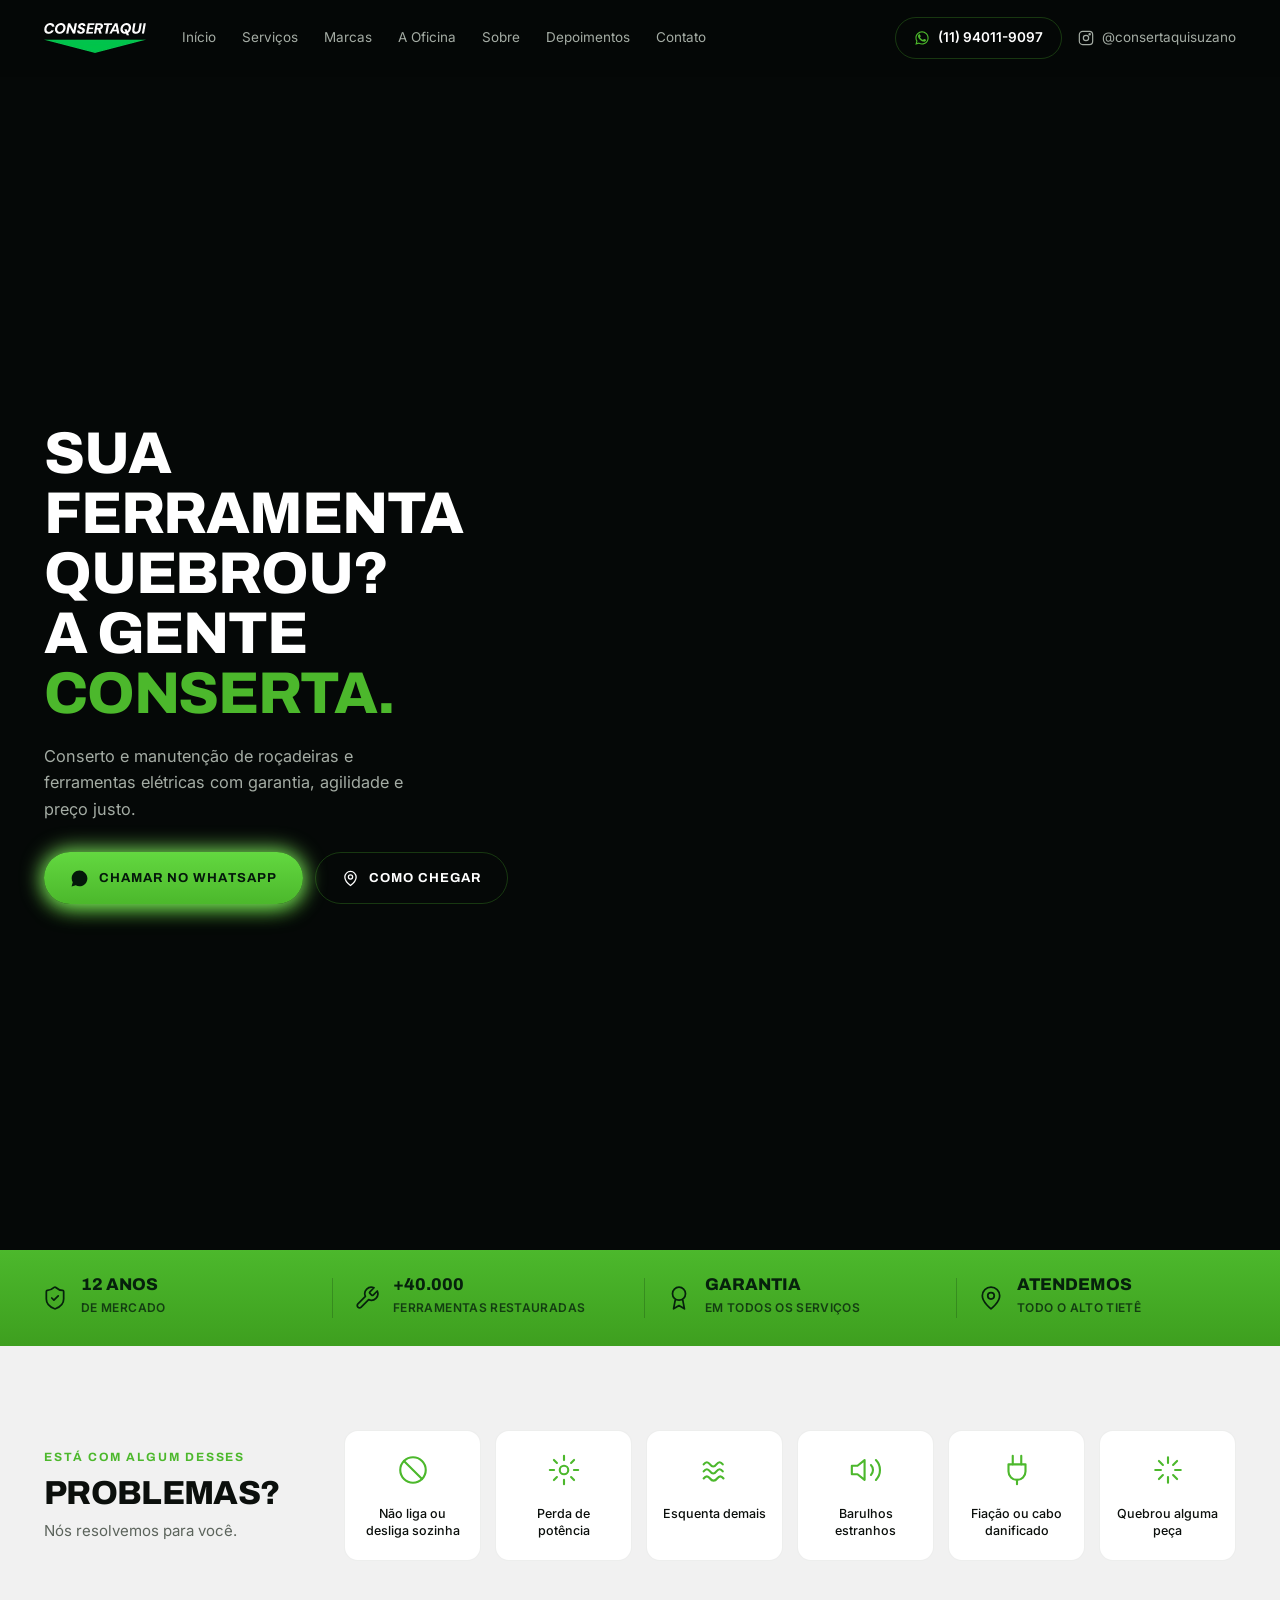
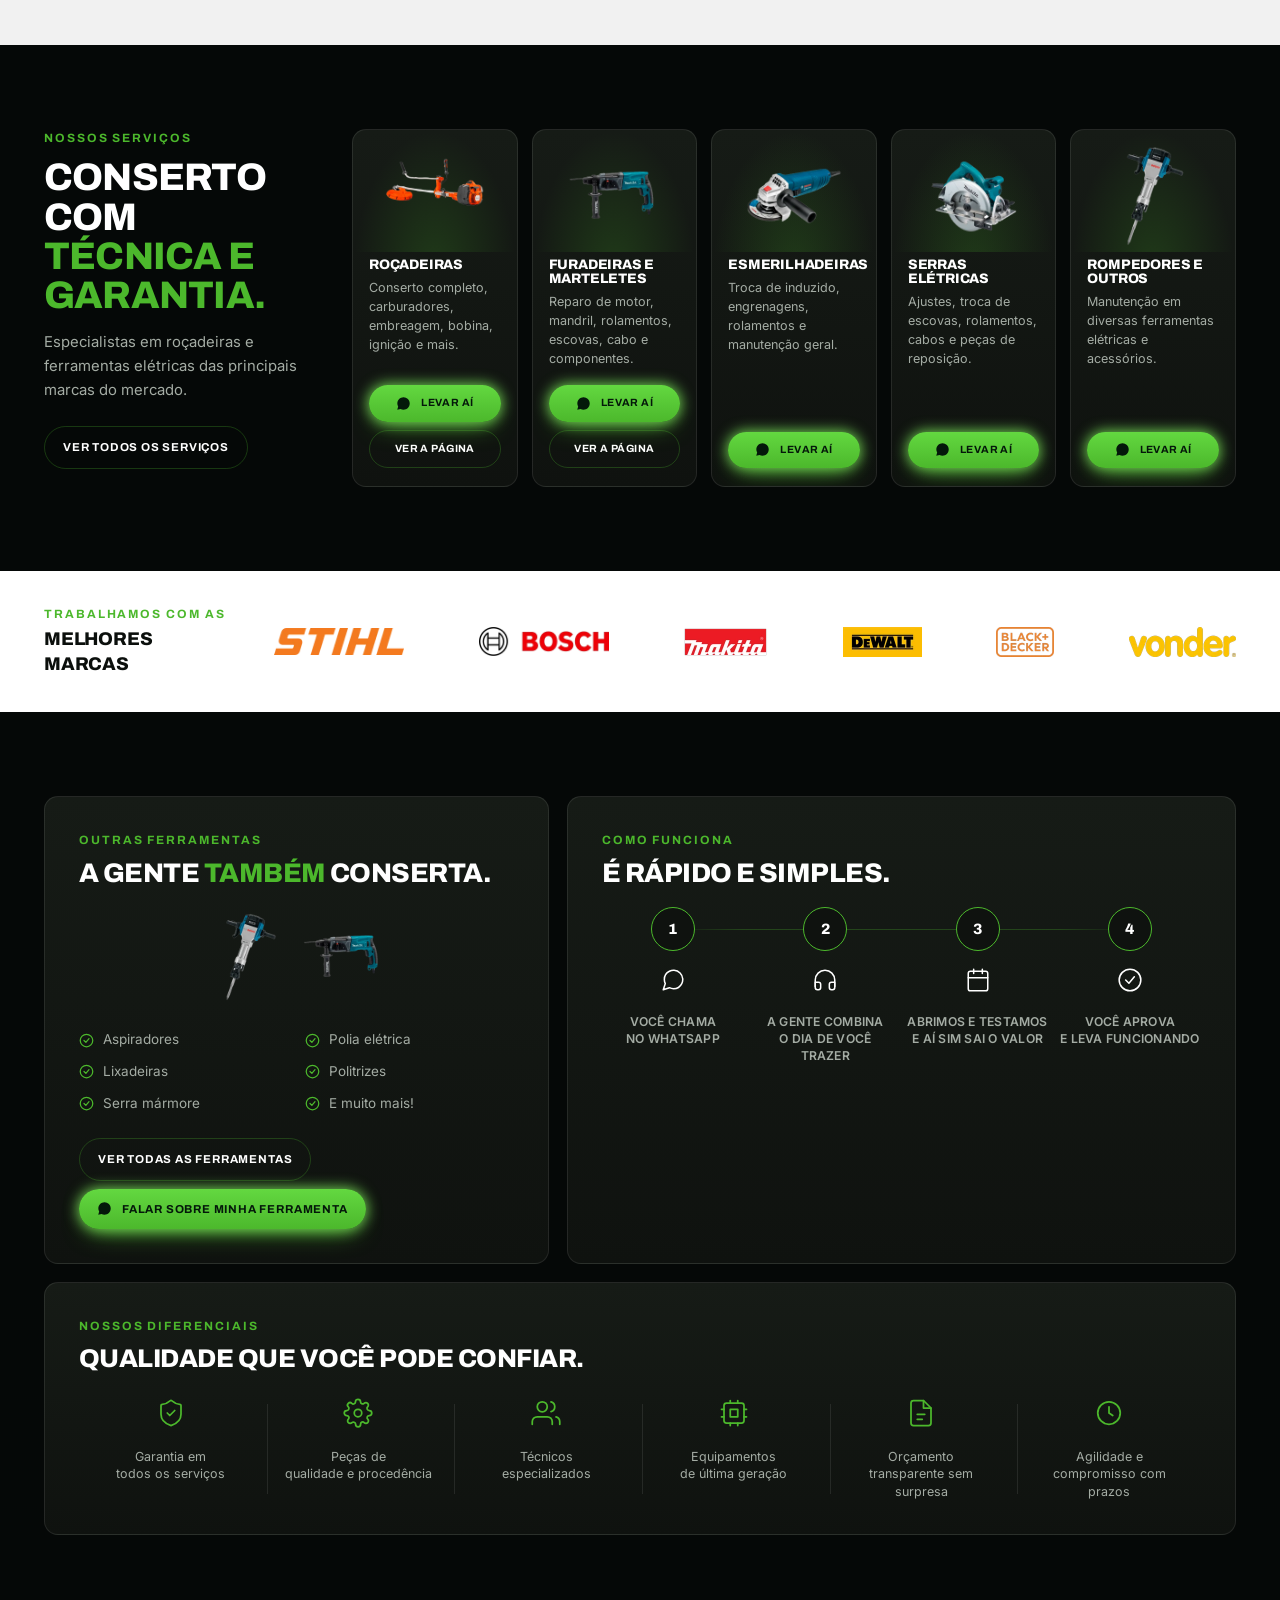
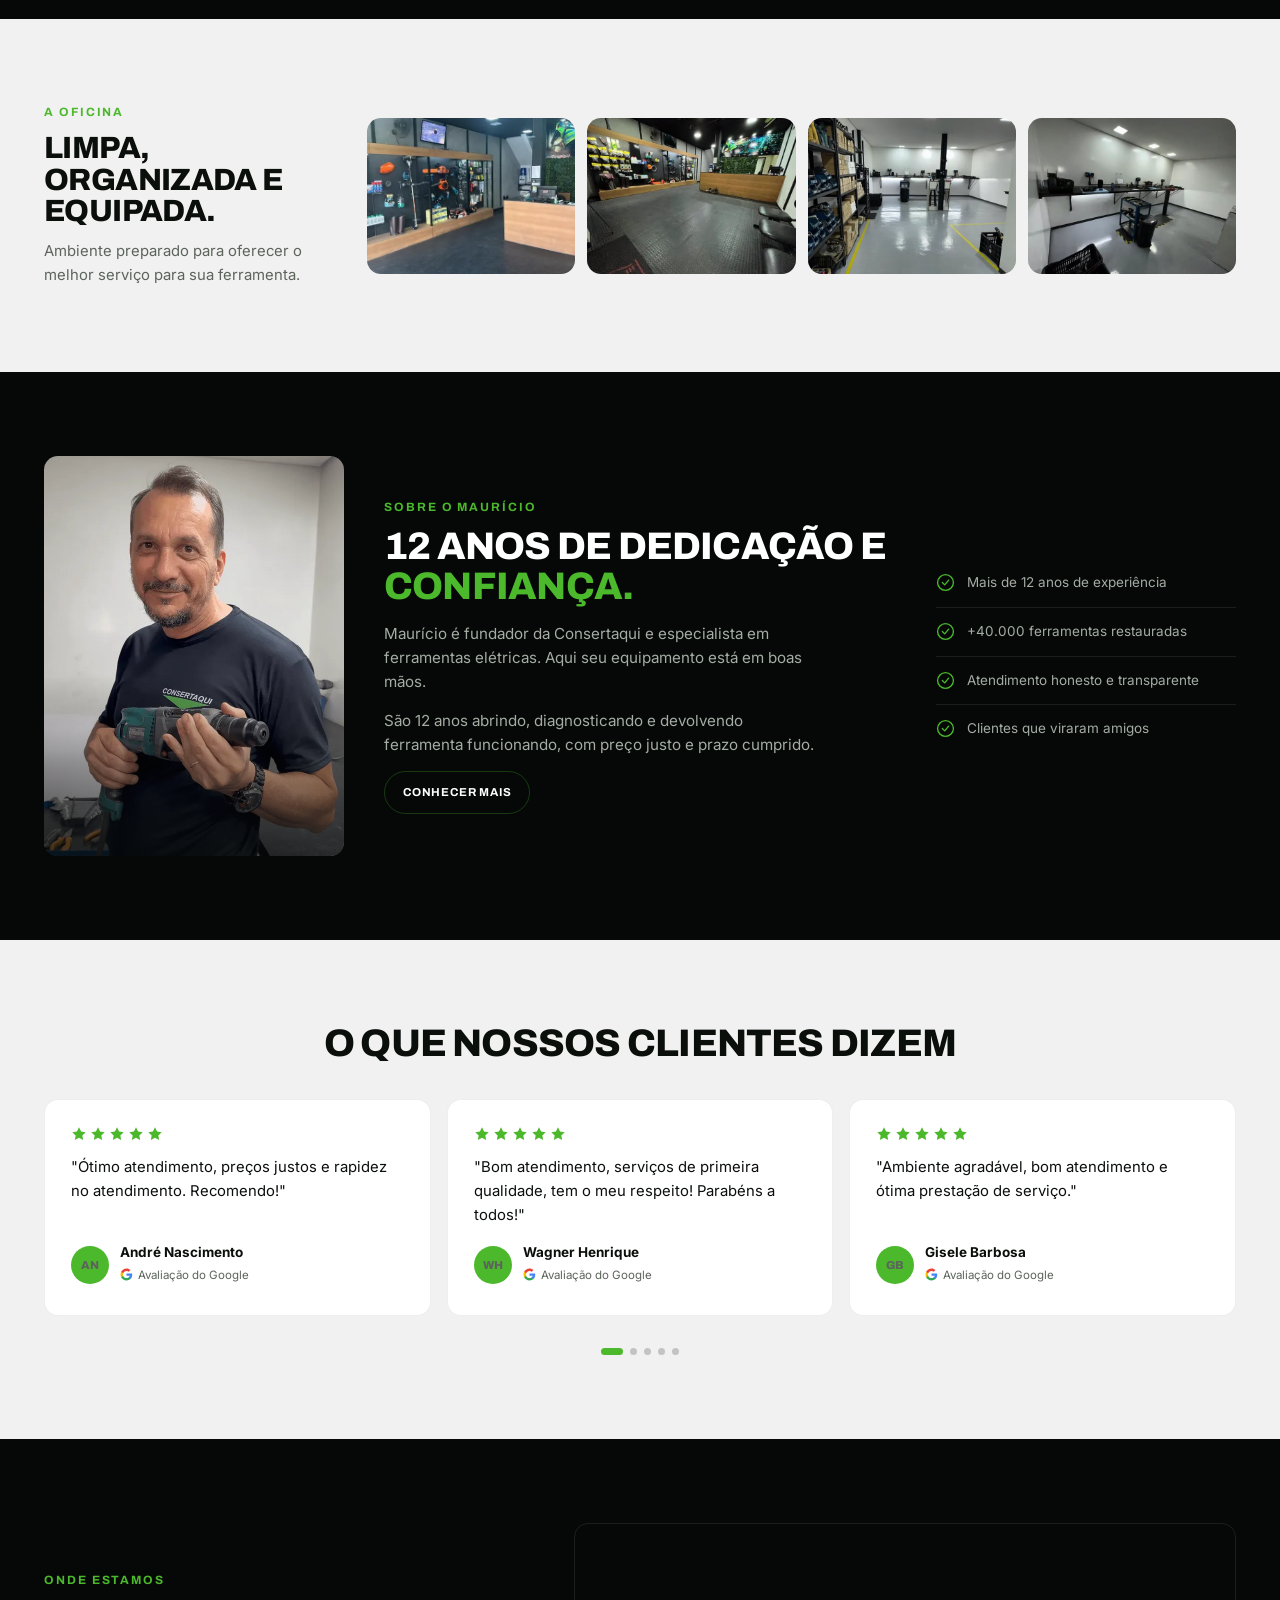
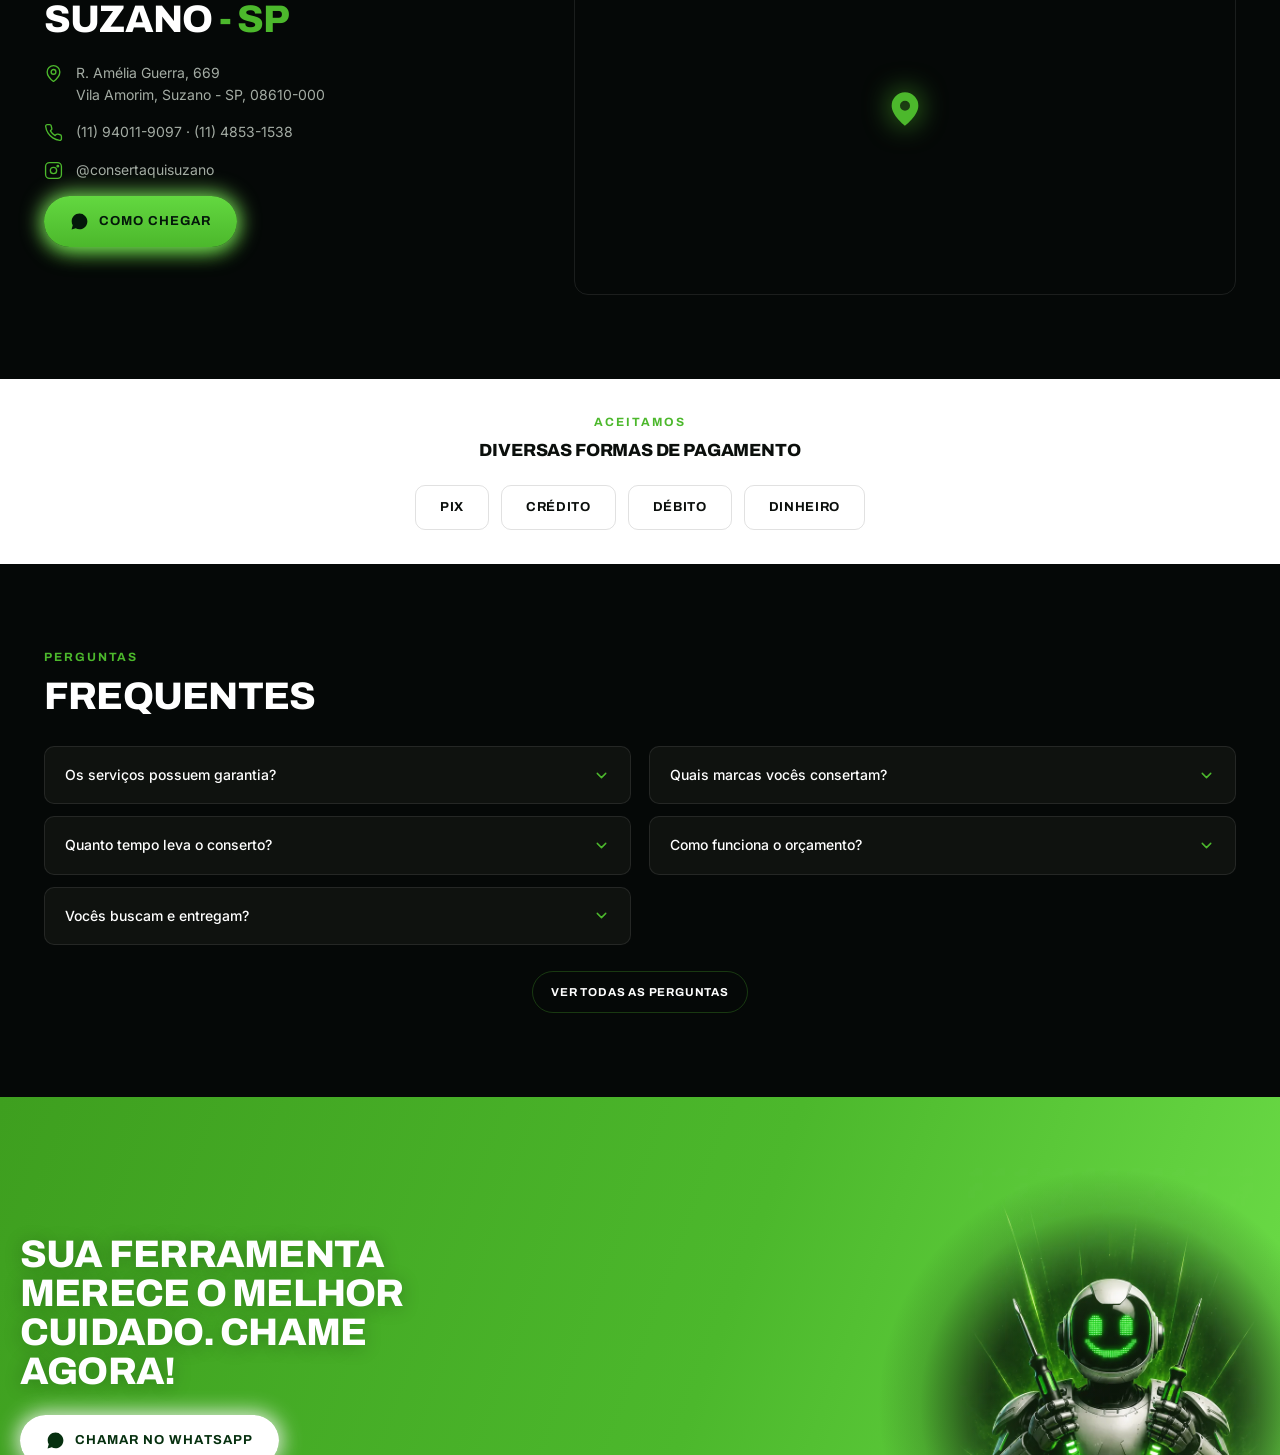
==== commit 39cd86da: "Copy honesta: o WhatsApp combina a visita, nao passa orcamento Regra da oficina, dita pelo Felipe: s" ====
--- a/index.html
+++ b/index.html
@@ -4,7 +4,7 @@
 <meta charset="UTF-8">
 <meta name="viewport" content="width=device-width, initial-scale=1">
 <title>Conserto de Roçadeira em Suzano | Consertaqui</title>
-<meta name="description" content="Conserto e manutenção de roçadeiras e ferramentas elétricas em Suzano e região. Diagnóstico rápido, orçamento sem custo e garantia. Todas as marcas. Chame no WhatsApp.">
+<meta name="description" content="Conserto e manutenção de roçadeiras e ferramentas elétricas em Suzano e região. Todas as marcas, com garantia. Chame no WhatsApp e combine o dia de levar a sua.">
 <link rel="canonical" href="https://www.consertaquisuzano.com.br/">
 <meta name="theme-color" content="#050807">
 
@@ -12,7 +12,7 @@
 <meta property="og:locale" content="pt_BR">
 <meta property="og:site_name" content="Consertaqui">
 <meta property="og:title" content="Conserto de Roçadeira em Suzano | Consertaqui">
-<meta property="og:description" content="Conserto e manutenção de roçadeiras e ferramentas elétricas em Suzano e região. Orçamento sem custo e garantia em todos os serviços.">
+<meta property="og:description" content="Conserto e manutenção de roçadeiras e ferramentas elétricas em Suzano e região. Todas as marcas, com garantia em todos os serviços.">
 <meta property="og:url" content="https://www.consertaquisuzano.com.br/">
 <meta property="og:image" content="https://www.consertaquisuzano.com.br/assets/img/hero-desktop.webp">
 
@@ -47,7 +47,7 @@
     </nav>
 
     <div class="head__side">
-      <a href="https://wa.me/5511940119097" class="head__wa" data-wa="Olá! Vim pelo site da Consertaqui e preciso de um orçamento." target="_blank" rel="noopener">
+      <a href="https://wa.me/5511940119097" class="head__wa" data-wa="Olá! Vim pelo site da Consertaqui e queria combinar de levar minha ferramenta aí." target="_blank" rel="noopener">
         <svg viewBox="0 0 24 24" fill="currentColor" aria-hidden="true"><use href="#i1"/></svg>
         (11) 94011-9097
       </a>
@@ -73,7 +73,7 @@
       <a href="#depoimentos">Depoimentos</a>
       <a href="#faq">Perguntas Frequentes</a>
       <a href="#contato">Onde Estamos</a>
-      <a class="btn btn--wa btn--block btn--pulso" data-wa="Olá! Vim pelo site da Consertaqui e preciso de um orçamento." href="https://wa.me/5511940119097">
+      <a class="btn btn--wa btn--block btn--pulso" data-wa="Olá! Vim pelo site da Consertaqui e queria combinar de levar minha ferramenta aí." href="https://wa.me/5511940119097">
         <svg viewBox="0 0 24 24" fill="currentColor" aria-hidden="true"><use href="#i1"/></svg>
         Chamar no WhatsApp
       </a>
@@ -92,7 +92,7 @@
       <p class="hero__sub">Conserto e manutenção de roçadeiras e ferramentas elétricas com garantia, agilidade e preço justo.</p>
 
       <div class="hero__cta">
-        <a class="btn btn--wa btn--pulso" data-wa="Olá! Minha ferramenta parou e gostaria de um orçamento." href="https://wa.me/5511940119097">
+        <a class="btn btn--wa btn--pulso" data-wa="Olá! Minha ferramenta parou e queria combinar de levar aí." href="https://wa.me/5511940119097">
           <svg viewBox="0 0 24 24" fill="currentColor" aria-hidden="true"><use href="#i2"/></svg>
           Chamar no WhatsApp
         </a>
@@ -144,27 +144,27 @@
     </div>
 
     <div class="probs__grid">
-      <a class="prob" data-rv data-wa="Olá! Vim pelo site. Minha ferramenta não liga ou desliga sozinha. Consegue avaliar?" href="https://wa.me/5511940119097">
+      <a class="prob" data-rv data-wa="Olá! Vim pelo site. Minha ferramenta não liga ou desliga sozinha. Queria combinar de levar aí." href="https://wa.me/5511940119097">
         <svg viewBox="0 0 24 24" fill="none" stroke="currentColor" stroke-linecap="round" stroke-linejoin="round" aria-hidden="true"><circle cx="12" cy="12" r="9"/><path d="m5.6 5.6 12.8 12.8"/></svg>
         <span>Não liga ou desliga sozinha</span>
       </a>
-      <a class="prob" data-rv style="--d:60ms" data-wa="Olá! Vim pelo site. Minha ferramenta está com perda de potência. Consegue avaliar?" href="https://wa.me/5511940119097">
+      <a class="prob" data-rv style="--d:60ms" data-wa="Olá! Vim pelo site. Minha ferramenta está com perda de potência. Queria combinar de levar aí." href="https://wa.me/5511940119097">
         <svg viewBox="0 0 24 24" fill="none" stroke="currentColor" stroke-linecap="round" stroke-linejoin="round" aria-hidden="true"><circle cx="12" cy="12" r="3"/><path d="M12 2v3M12 19v3M2 12h3M19 12h3M4.9 4.9l2.1 2.1M17 17l2.1 2.1M19.1 4.9 17 7M7 17l-2.1 2.1"/></svg>
         <span>Perda de potência</span>
       </a>
-      <a class="prob" data-rv style="--d:120ms" data-wa="Olá! Vim pelo site. Minha ferramenta está esquentando demais. Consegue avaliar?" href="https://wa.me/5511940119097">
+      <a class="prob" data-rv style="--d:120ms" data-wa="Olá! Vim pelo site. Minha ferramenta está esquentando demais. Queria combinar de levar aí." href="https://wa.me/5511940119097">
         <svg viewBox="0 0 24 24" fill="none" stroke="currentColor" stroke-linecap="round" stroke-linejoin="round" aria-hidden="true"><path d="M4 18c1.5-2 3-2 4.5 0S12 20 13.5 18s3-2 4.5 0"/><path d="M4 13c1.5-2 3-2 4.5 0s3 2 4.5 0 3-2 4.5 0"/><path d="M4 8c1.5-2 3-2 4.5 0s3 2 4.5 0 3-2 4.5 0"/></svg>
         <span>Esquenta demais</span>
       </a>
-      <a class="prob" data-rv style="--d:180ms" data-wa="Olá! Vim pelo site. Minha ferramenta está fazendo barulhos estranhos. Consegue avaliar?" href="https://wa.me/5511940119097">
+      <a class="prob" data-rv style="--d:180ms" data-wa="Olá! Vim pelo site. Minha ferramenta está fazendo barulhos estranhos. Queria combinar de levar aí." href="https://wa.me/5511940119097">
         <svg viewBox="0 0 24 24" fill="none" stroke="currentColor" stroke-linecap="round" stroke-linejoin="round" aria-hidden="true"><path d="M11 5 6 9H2v6h4l5 4z"/><path d="M15.5 8.5a5 5 0 0 1 0 7"/><path d="M19 5a10 10 0 0 1 0 14"/></svg>
         <span>Barulhos estranhos</span>
       </a>
-      <a class="prob" data-rv style="--d:240ms" data-wa="Olá! Vim pelo site. Minha ferramenta está com a fiação ou o cabo danificado. Consegue avaliar?" href="https://wa.me/5511940119097">
+      <a class="prob" data-rv style="--d:240ms" data-wa="Olá! Vim pelo site. Minha ferramenta está com a fiação ou o cabo danificado. Queria combinar de levar aí." href="https://wa.me/5511940119097">
         <svg viewBox="0 0 24 24" fill="none" stroke="currentColor" stroke-linecap="round" stroke-linejoin="round" aria-hidden="true"><path d="M9 2v6M15 2v6"/><path d="M18 8v5a6 6 0 0 1-6 6 6 6 0 0 1-6-6V8z"/><path d="M12 19v3"/></svg>
         <span>Fiação ou cabo danificado</span>
       </a>
-      <a class="prob" data-rv style="--d:300ms" data-wa="Olá! Vim pelo site. Minha ferramenta quebrou uma peça. Consegue avaliar?" href="https://wa.me/5511940119097">
+      <a class="prob" data-rv style="--d:300ms" data-wa="Olá! Vim pelo site. Minha ferramenta quebrou uma peça. Queria combinar de levar aí." href="https://wa.me/5511940119097">
         <svg viewBox="0 0 24 24" fill="none" stroke="currentColor" stroke-linecap="round" stroke-linejoin="round" aria-hidden="true"><path d="M12 3v4M12 17v4M5.6 5.6l2.8 2.8M15.6 15.6l2.8 2.8M3 12h4M17 12h4M5.6 18.4l2.8-2.8M15.6 8.4l2.8-2.8"/></svg>
         <span>Quebrou alguma peça</span>
       </a>
@@ -188,7 +188,7 @@
         <div class="card-serv__body">
           <h3>Roçadeiras</h3>
           <p>Conserto completo, carburadores, embreagem, bobina, ignição e mais.</p>
-          <div class="acoes"><a class="btn btn--wa btn--sm" data-wa="Olá! Vim pelo site e gostaria de um orçamento para conserto de *roçadeira*." href="https://wa.me/5511940119097"><svg viewBox="0 0 24 24" fill="currentColor" aria-hidden="true"><use href="#i2"/></svg>Orçamento</a><a class="btn btn--ghost btn--sm" href="conserto-de-rocadeira/">Ver a página</a></div>
+          <div class="acoes"><a class="btn btn--wa btn--sm" data-wa="Olá! Vim pelo site. Queria combinar de levar aí pra conserto de *roçadeira*." href="https://wa.me/5511940119097"><svg viewBox="0 0 24 24" fill="currentColor" aria-hidden="true"><use href="#i2"/></svg>Levar aí</a><a class="btn btn--ghost btn--sm" href="conserto-de-rocadeira/">Ver a página</a></div>
         </div>
       </article>
 
@@ -197,7 +197,7 @@
         <div class="card-serv__body">
           <h3>Furadeiras e marteletes</h3>
           <p>Reparo de motor, mandril, rolamentos, escovas, cabo e componentes.</p>
-          <div class="acoes"><a class="btn btn--wa btn--sm" data-wa="Olá! Vim pelo site e gostaria de um orçamento para conserto de *furadeira ou martelete*." href="https://wa.me/5511940119097"><svg viewBox="0 0 24 24" fill="currentColor" aria-hidden="true"><use href="#i2"/></svg>Orçamento</a><a class="btn btn--ghost btn--sm" href="conserto-de-martelete-e-furadeira/">Ver a página</a></div>
+          <div class="acoes"><a class="btn btn--wa btn--sm" data-wa="Olá! Vim pelo site. Queria combinar de levar aí pra conserto de *furadeira ou martelete*." href="https://wa.me/5511940119097"><svg viewBox="0 0 24 24" fill="currentColor" aria-hidden="true"><use href="#i2"/></svg>Levar aí</a><a class="btn btn--ghost btn--sm" href="conserto-de-martelete-e-furadeira/">Ver a página</a></div>
         </div>
       </article>
 
@@ -206,7 +206,7 @@
         <div class="card-serv__body">
           <h3>Esmerilhadeiras</h3>
           <p>Troca de induzido, engrenagens, rolamentos e manutenção geral.</p>
-          <a class="btn btn--wa btn--sm" data-wa="Olá! Vim pelo site e gostaria de um orçamento para conserto de *esmerilhadeira*." href="https://wa.me/5511940119097"><svg viewBox="0 0 24 24" fill="currentColor" aria-hidden="true"><use href="#i2"/></svg>Orçamento</a>
+          <a class="btn btn--wa btn--sm" data-wa="Olá! Vim pelo site. Queria combinar de levar aí pra conserto de *esmerilhadeira*." href="https://wa.me/5511940119097"><svg viewBox="0 0 24 24" fill="currentColor" aria-hidden="true"><use href="#i2"/></svg>Levar aí</a>
         </div>
       </article>
 
@@ -215,7 +215,7 @@
         <div class="card-serv__body">
           <h3>Serras elétricas</h3>
           <p>Ajustes, troca de escovas, rolamentos, cabos e peças de reposição.</p>
-          <a class="btn btn--wa btn--sm" data-wa="Olá! Vim pelo site e gostaria de um orçamento para conserto de *serra elétrica*." href="https://wa.me/5511940119097"><svg viewBox="0 0 24 24" fill="currentColor" aria-hidden="true"><use href="#i2"/></svg>Orçamento</a>
+          <a class="btn btn--wa btn--sm" data-wa="Olá! Vim pelo site. Queria combinar de levar aí pra conserto de *serra elétrica*." href="https://wa.me/5511940119097"><svg viewBox="0 0 24 24" fill="currentColor" aria-hidden="true"><use href="#i2"/></svg>Levar aí</a>
         </div>
       </article>
 
@@ -224,7 +224,7 @@
         <div class="card-serv__body">
           <h3>Rompedores e outros</h3>
           <p>Manutenção em diversas ferramentas elétricas e acessórios.</p>
-          <a class="btn btn--wa btn--sm" data-wa="Olá! Vim pelo site e gostaria de um orçamento para conserto de *rompedor*." href="https://wa.me/5511940119097"><svg viewBox="0 0 24 24" fill="currentColor" aria-hidden="true"><use href="#i2"/></svg>Orçamento</a>
+          <a class="btn btn--wa btn--sm" data-wa="Olá! Vim pelo site. Queria combinar de levar aí pra conserto de *rompedor*." href="https://wa.me/5511940119097"><svg viewBox="0 0 24 24" fill="currentColor" aria-hidden="true"><use href="#i2"/></svg>Levar aí</a>
         </div>
       </article>
     </div>
@@ -279,22 +279,22 @@
           <div class="passo">
             <div class="passo__n">1</div>
             <svg class="passo__ico" viewBox="0 0 24 24" fill="none" stroke="currentColor" stroke-linecap="round" stroke-linejoin="round" aria-hidden="true"><path d="M21 11.5a8.38 8.38 0 0 1-.9 3.8 8.5 8.5 0 0 1-7.6 4.7 8.38 8.38 0 0 1-3.8-.9L3 21l1.9-5.7a8.38 8.38 0 0 1-.9-3.8 8.5 8.5 0 0 1 4.7-7.6 8.38 8.38 0 0 1 3.8-.9h.5a8.48 8.48 0 0 1 8 8z"/></svg>
-            <p>Você descreve<br>o problema</p>
+            <p>Você chama<br>no WhatsApp</p>
           </div>
           <div class="passo">
             <div class="passo__n">2</div>
             <svg class="passo__ico" viewBox="0 0 24 24" fill="none" stroke="currentColor" stroke-linecap="round" stroke-linejoin="round" aria-hidden="true"><path d="M3 18v-6a9 9 0 0 1 18 0v6"/><path d="M21 19a2 2 0 0 1-2 2h-1a2 2 0 0 1-2-2v-3a2 2 0 0 1 2-2h3zM3 19a2 2 0 0 0 2 2h1a2 2 0 0 0 2-2v-3a2 2 0 0 0-2-2H3z"/></svg>
-            <p>A gente responde<br>sabendo do caso</p>
+            <p>A gente combina<br>o dia de você trazer</p>
           </div>
           <div class="passo">
             <div class="passo__n">3</div>
             <svg class="passo__ico" viewBox="0 0 24 24" fill="none" stroke="currentColor" stroke-linecap="round" stroke-linejoin="round" aria-hidden="true"><rect x="3" y="4" width="18" height="18" rx="2"/><path d="M16 2v4M8 2v4M3 10h18"/></svg>
-            <p>Agendamos ou<br>você traz até nós</p>
+            <p>Abrimos e testamos<br>e aí sim sai o valor</p>
           </div>
           <div class="passo">
             <div class="passo__n">4</div>
             <svg class="passo__ico" viewBox="0 0 24 24" fill="none" stroke="currentColor" stroke-linecap="round" stroke-linejoin="round" aria-hidden="true"><circle cx="12" cy="12" r="10"/><path d="m8 12 3 3 5-6"/></svg>
-            <p>Serviço testado<br>e ferramenta pronta</p>
+            <p>Você aprova<br>e leva funcionando</p>
           </div>
         </div>
       </div>
@@ -503,7 +503,7 @@
         <button class="faq__q" aria-expanded="false">Os serviços possuem garantia?
           <svg viewBox="0 0 24 24" fill="none" stroke="currentColor" stroke-width="2" stroke-linecap="round" stroke-linejoin="round" aria-hidden="true"><path d="m6 9 6 6 6-6"/></svg>
         </button>
-        <div class="faq__a"><div>Sim. Todo serviço executado e toda peça trocada saem da oficina com garantia. O prazo é informado junto com o orçamento, antes de você aprovar.</div></div>
+        <div class="faq__a"><div>Sim. Todo serviço executado e toda peça trocada saem da oficina com garantia. O prazo sai junto com o valor, antes de você aprovar.</div></div>
       </div>
 
       <div class="faq__item" data-rv style="--d:60ms">
@@ -517,14 +517,14 @@
         <button class="faq__q" aria-expanded="false">Quanto tempo leva o conserto?
           <svg viewBox="0 0 24 24" fill="none" stroke="currentColor" stroke-width="2" stroke-linecap="round" stroke-linejoin="round" aria-hidden="true"><path d="m6 9 6 6 6-6"/></svg>
         </button>
-        <div class="faq__a"><div>Depende do serviço. Manutenção simples, regulagem e troca de peça costumam sair rápido. Reparo mais pesado depende da peça de reposição. Você recebe o prazo junto com o orçamento.</div></div>
+        <div class="faq__a"><div>Depende do serviço. Manutenção simples, regulagem e troca de peça costumam sair rápido. Reparo mais pesado depende da peça de reposição. O prazo sai junto com o valor, com a ferramenta já aberta aqui.</div></div>
       </div>
 
       <div class="faq__item" data-rv style="--d:180ms">
         <button class="faq__q" aria-expanded="false">Como funciona o orçamento?
           <svg viewBox="0 0 24 24" fill="none" stroke="currentColor" stroke-width="2" stroke-linecap="round" stroke-linejoin="round" aria-hidden="true"><path d="m6 9 6 6 6-6"/></svg>
         </button>
-        <div class="faq__a"><div>A gente abre, testa e descobre a causa real do problema. Depois passa o valor e o prazo. Nada é consertado sem a sua aprovação e o orçamento não tem custo.</div></div>
+        <div class="faq__a"><div>A gente abre, testa e descobre a causa real do problema. Depois passa o valor e o prazo. Isso só acontece com a ferramenta aqui: sem abrir, qualquer valor é chute. Nada é consertado sem a sua aprovação.</div></div>
       </div>
 
       <div class="faq__item" data-rv style="--d:240ms">
@@ -565,7 +565,7 @@
   <div class="wrap cta__in">
     <div data-rv>
       <h2>Sua ferramenta merece o melhor cuidado. Chame agora!</h2>
-      <a class="btn btn--luz btn--pulso" data-wa="Olá! Minha ferramenta parou e preciso de ajuda." href="https://wa.me/5511940119097">
+      <a class="btn btn--luz btn--pulso" data-wa="Olá! Minha ferramenta parou e queria combinar de levar aí." href="https://wa.me/5511940119097">
         <svg viewBox="0 0 24 24" fill="currentColor" aria-hidden="true"><use href="#i2"/></svg>
         Chamar no WhatsApp
       </a>
@@ -638,7 +638,7 @@
   <div class="foot__bar">© 2026 Consertaqui Suzano. Todos os direitos reservados.</div>
 </footer>
 
-<a class="wa-float" id="waFloat" data-wa="Olá! Vim pelo site da Consertaqui e preciso de um orçamento." href="https://wa.me/5511940119097" aria-label="Chamar no WhatsApp">
+<a class="wa-float" id="waFloat" data-wa="Olá! Vim pelo site da Consertaqui e queria combinar de levar minha ferramenta aí." href="https://wa.me/5511940119097" aria-label="Chamar no WhatsApp">
   <svg viewBox="0 0 24 24" fill="currentColor" aria-hidden="true"><use href="#i2"/></svg>
 </a>
 
@@ -701,10 +701,10 @@
   "@context": "https://schema.org",
   "@type": "FAQPage",
   "mainEntity": [
-    { "@type": "Question", "name": "Os serviços possuem garantia?", "acceptedAnswer": { "@type": "Answer", "text": "Sim. Todo serviço executado e toda peça trocada saem da oficina com garantia. O prazo é informado junto com o orçamento, antes de você aprovar." } },
+    { "@type": "Question", "name": "Os serviços possuem garantia?", "acceptedAnswer": { "@type": "Answer", "text": "Sim. Todo serviço executado e toda peça trocada saem da oficina com garantia. O prazo sai junto com o valor, antes de você aprovar." } },
     { "@type": "Question", "name": "Quais marcas vocês consertam?", "acceptedAnswer": { "@type": "Answer", "text": "Trabalhamos com todas as marcas de roçadeira e de ferramenta elétrica: Stihl, Bosch, Makita, DeWalt, Black and Decker, Vonder, Husqvarna, Toyama, Vulcan, Kawashima e outras." } },
-    { "@type": "Question", "name": "Quanto tempo leva o conserto?", "acceptedAnswer": { "@type": "Answer", "text": "Depende do serviço. Manutenção simples, regulagem e troca de peça costumam sair rápido. Você recebe o prazo junto com o orçamento." } },
-    { "@type": "Question", "name": "Como funciona o orçamento?", "acceptedAnswer": { "@type": "Answer", "text": "A gente abre, testa e descobre a causa real do problema. Depois passa o valor e o prazo. Nada é consertado sem a sua aprovação e o orçamento não tem custo." } },
+    { "@type": "Question", "name": "Quanto tempo leva o conserto?", "acceptedAnswer": { "@type": "Answer", "text": "Depende do serviço. Manutenção simples, regulagem e troca de peça costumam sair rápido. O prazo sai junto com o valor, com a ferramenta já aberta aqui." } },
+    { "@type": "Question", "name": "Como funciona o orçamento?", "acceptedAnswer": { "@type": "Answer", "text": "A gente abre, testa e descobre a causa real do problema. Depois passa o valor e o prazo. Isso só acontece com a ferramenta aqui: sem abrir, qualquer valor é chute. Nada é consertado sem a sua aprovação." } },
     { "@type": "Question", "name": "Vocês consertam roçadeira de todas as marcas?", "acceptedAnswer": { "@type": "Answer", "text": "Sim. Roçadeira é a nossa especialidade: carburador, embreagem, bobina, ignição, partida, eixo, cabo, carretel e afiação de lâmina, em todas as marcas." } },
     { "@type": "Question", "name": "Quais formas de pagamento vocês aceitam?", "acceptedAnswer": { "@type": "Answer", "text": "Pix, cartão de crédito, cartão de débito e dinheiro." } }
   ]
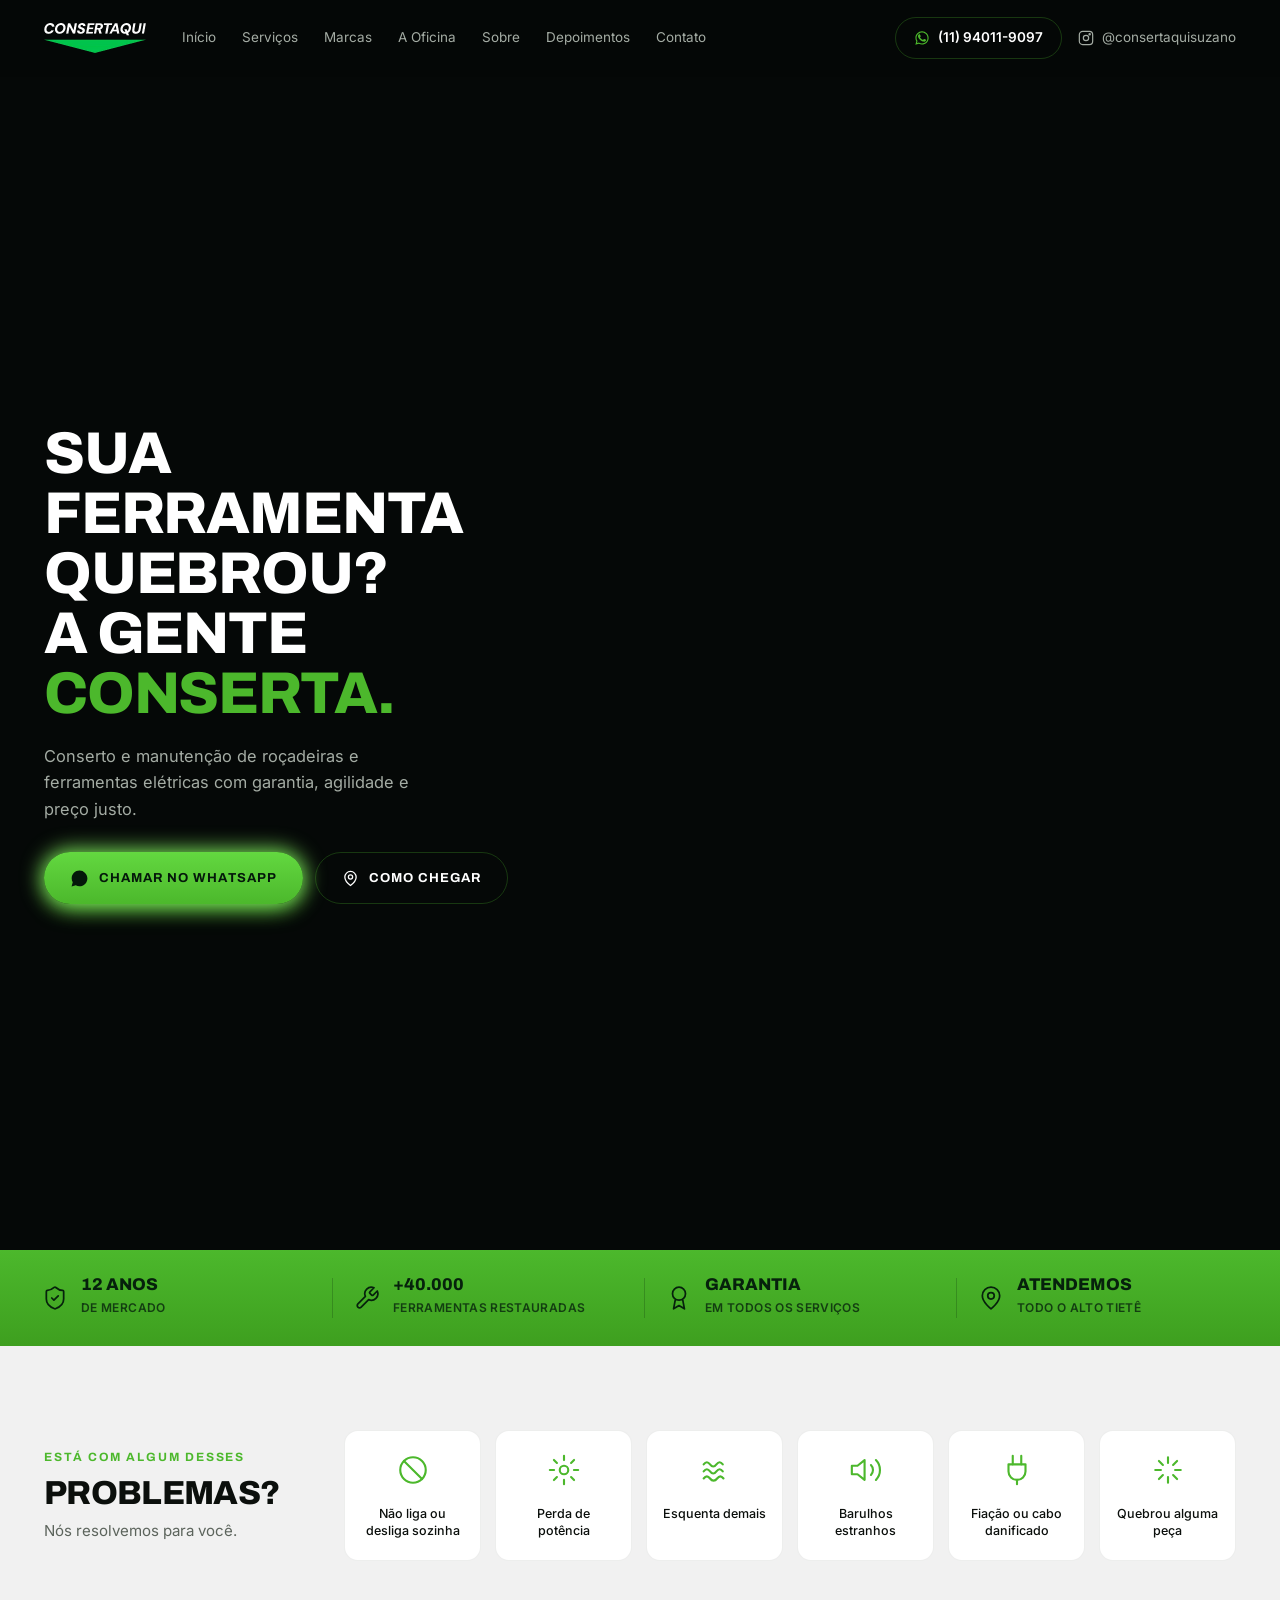
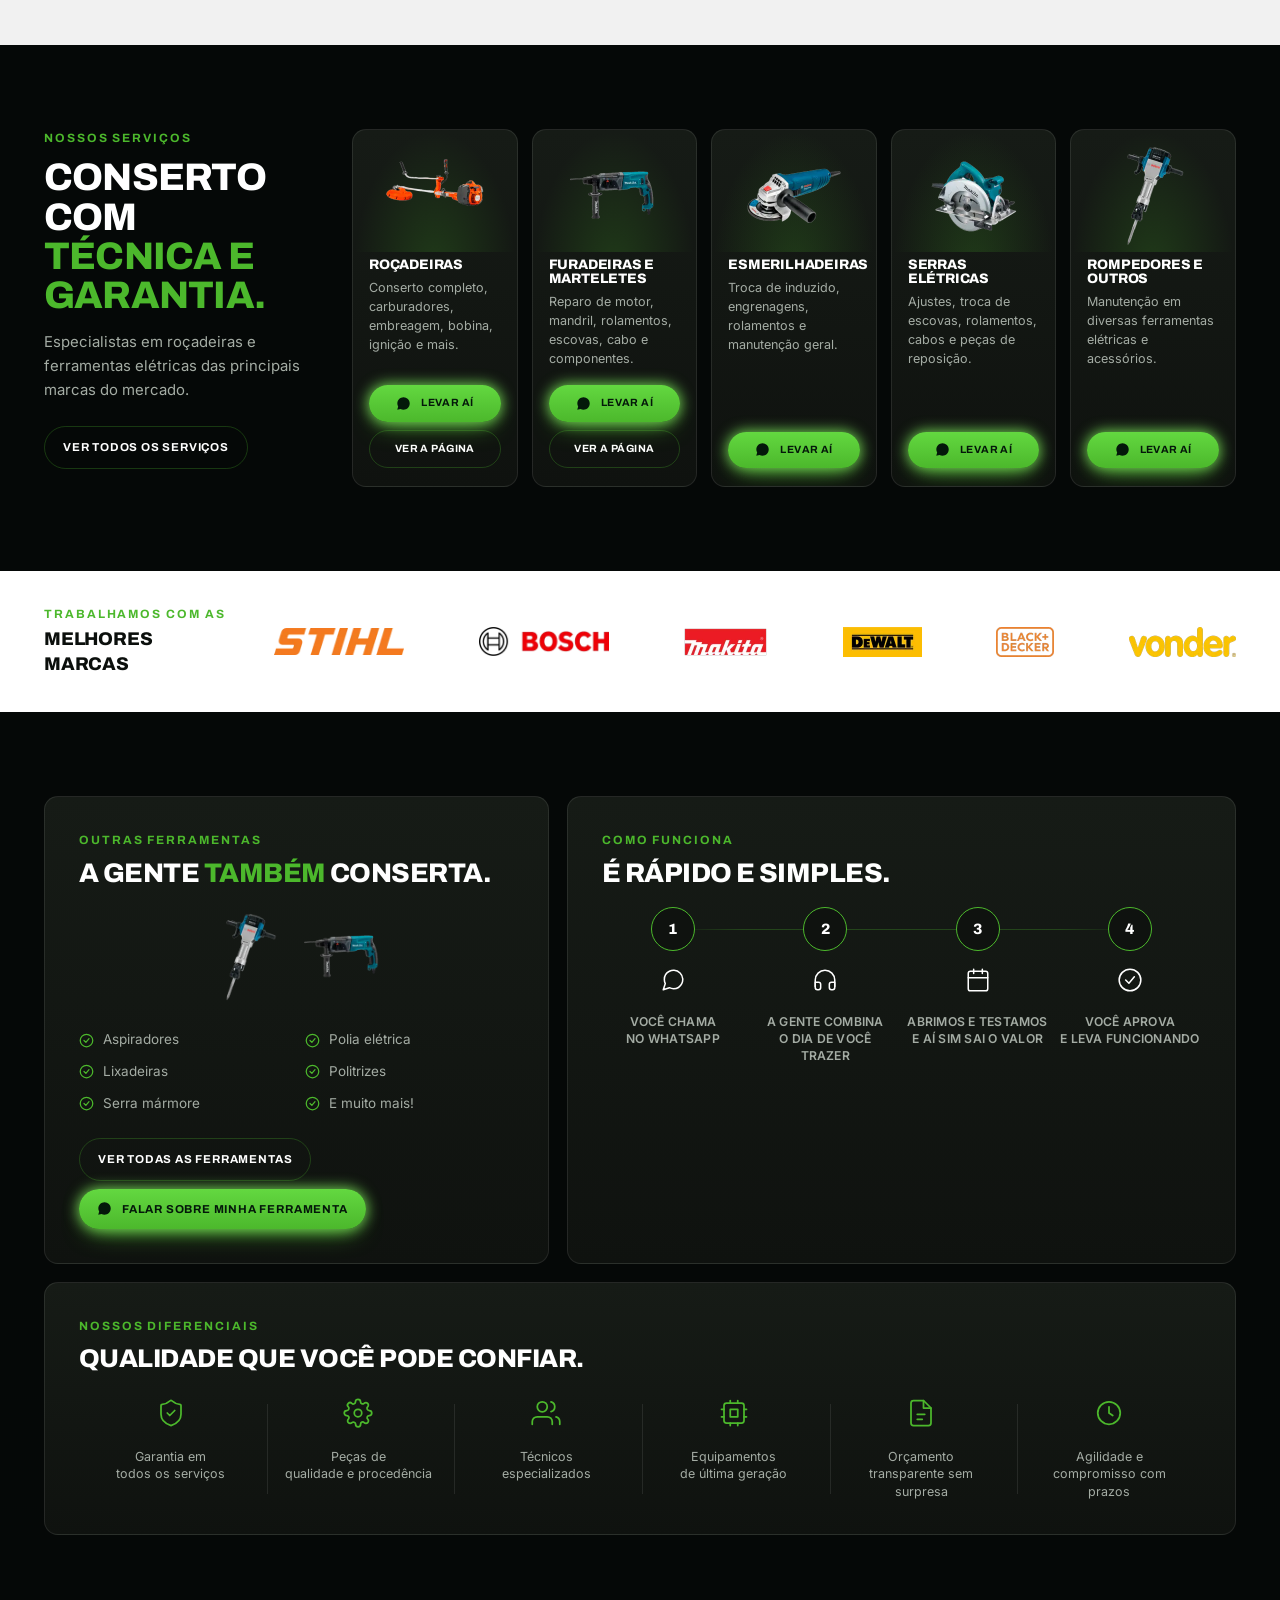
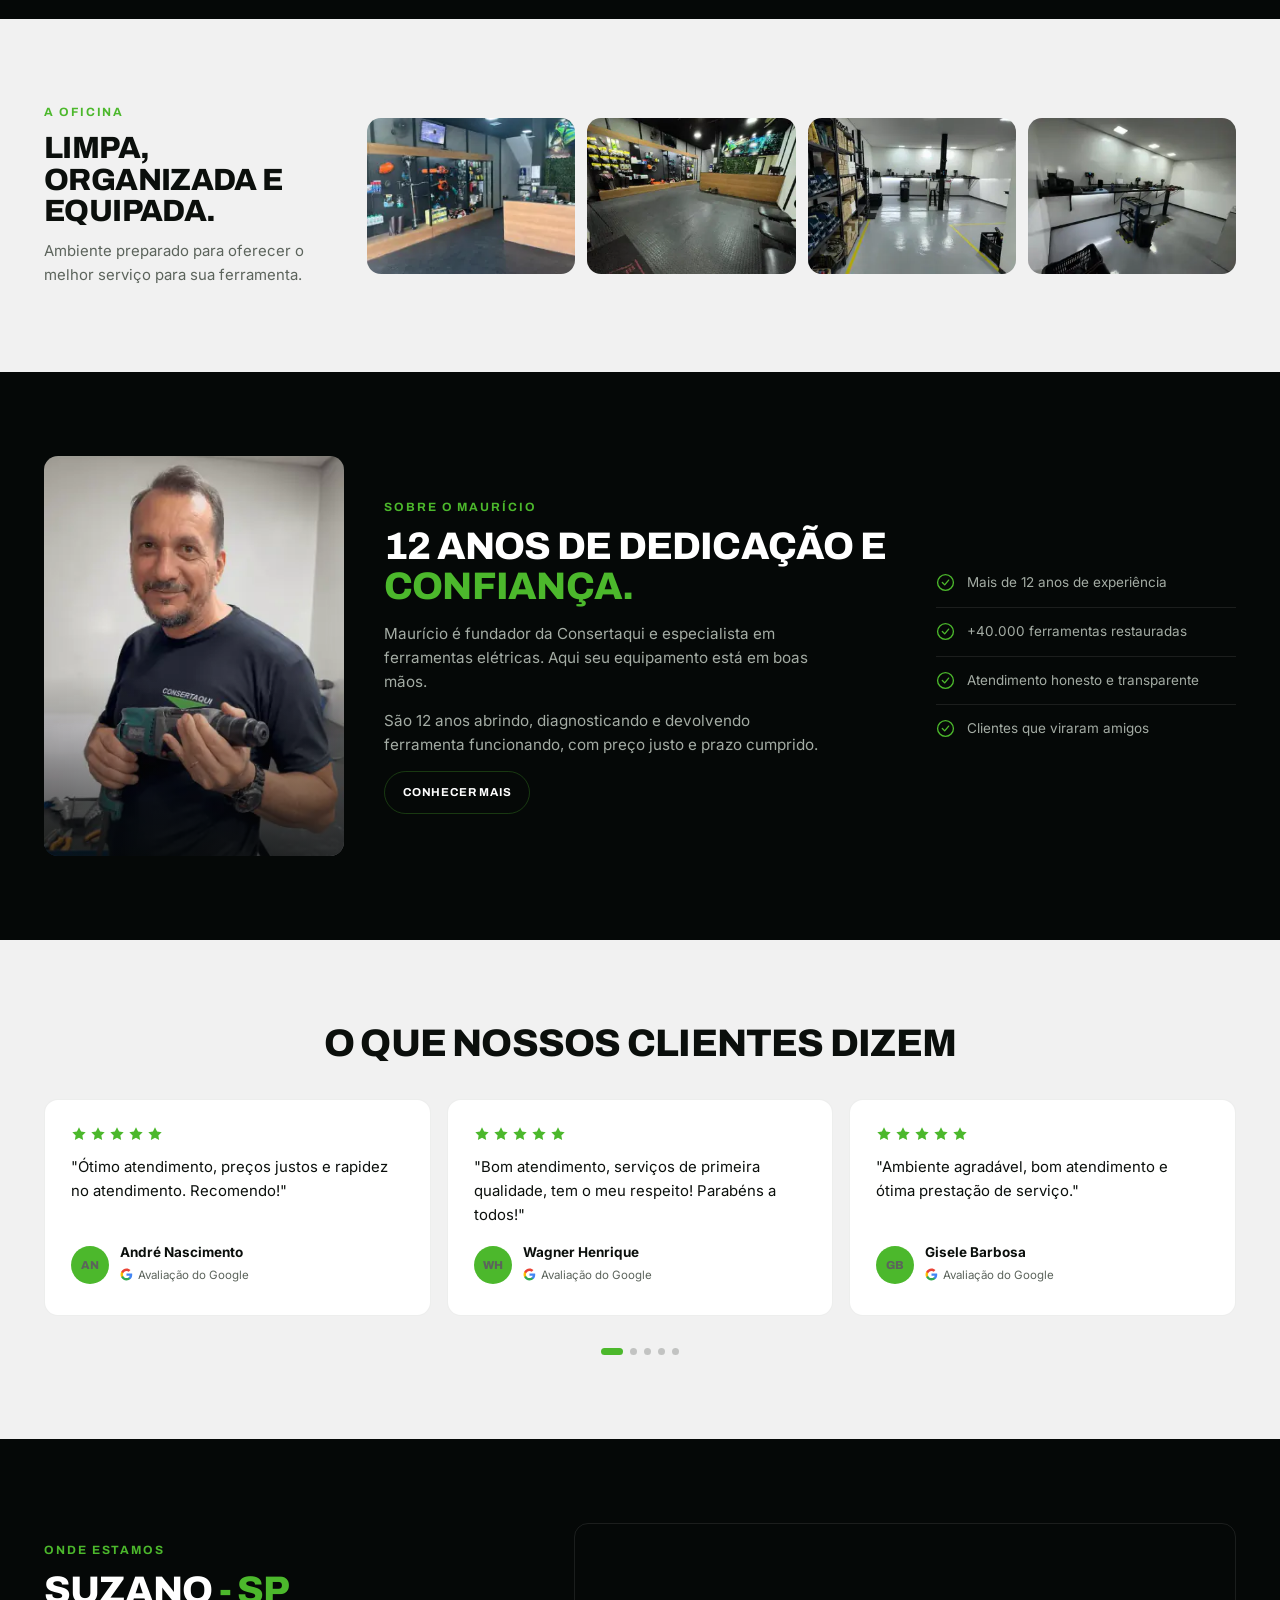
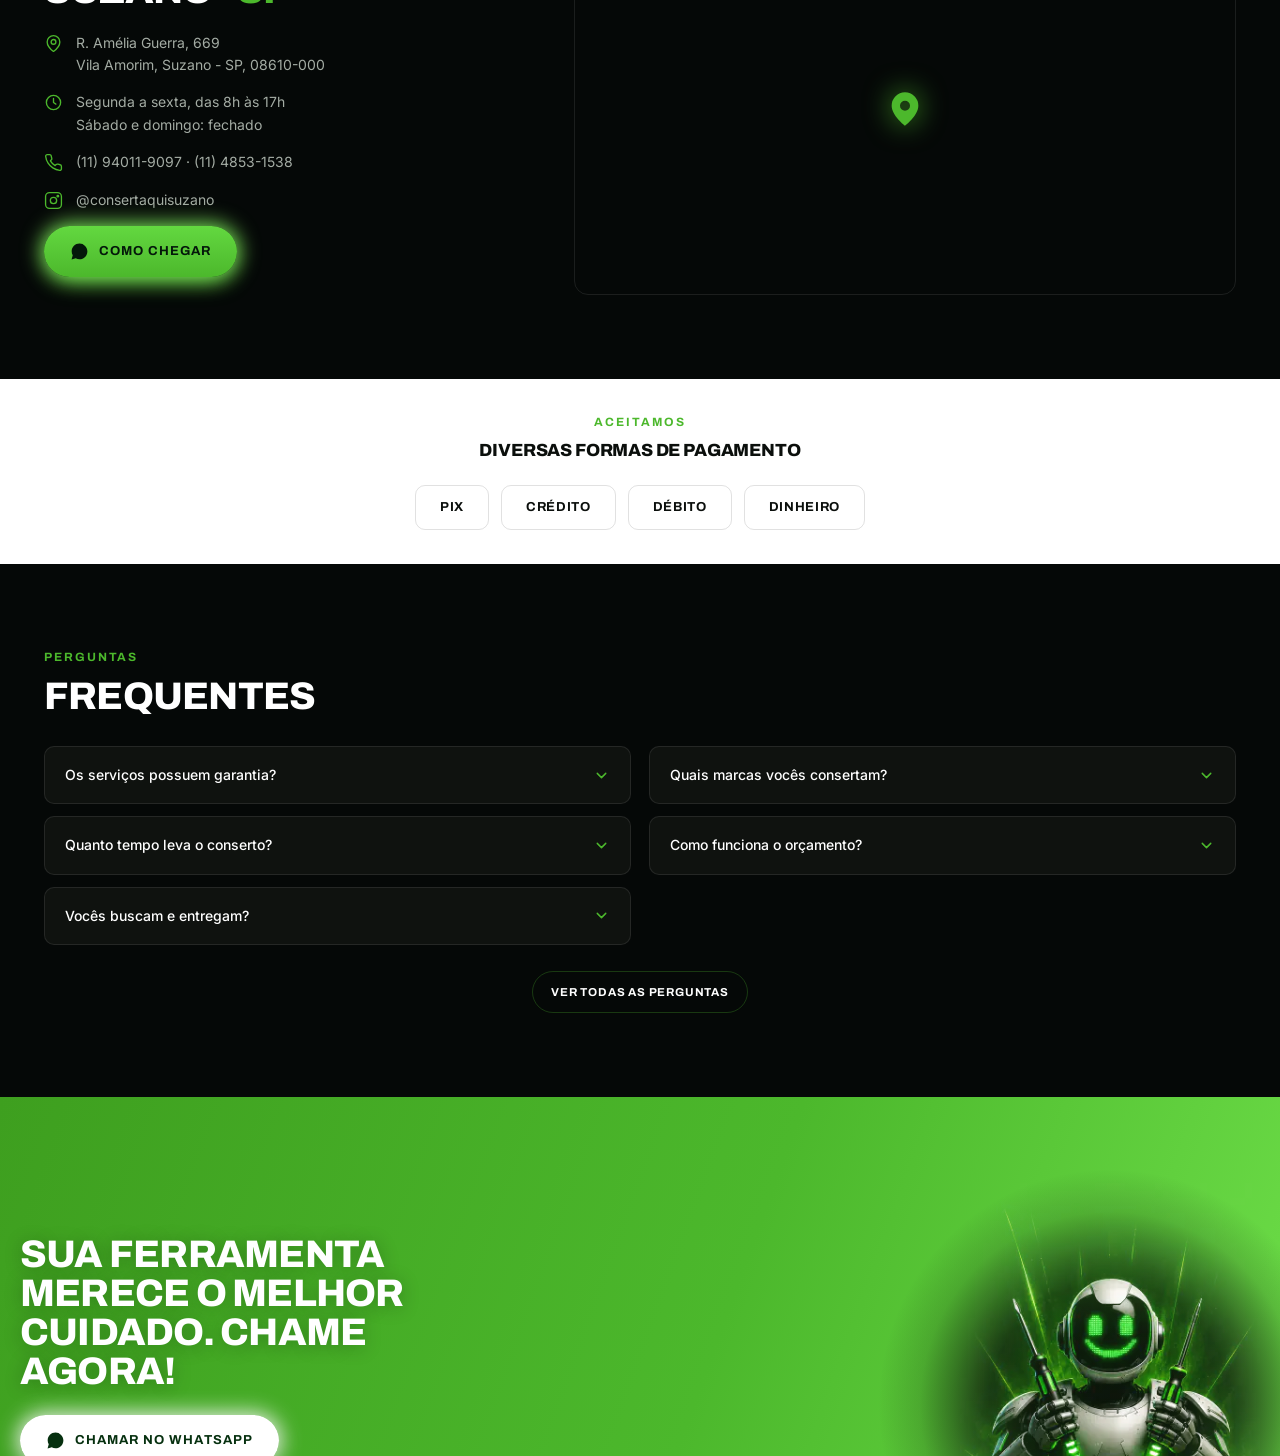
==== commit c816ae09: "Performance, horario de funcionamento e avaliacoes sem a nota - Fontes Archivo e Inter servidas pelo" ====
--- a/index.html
+++ b/index.html
@@ -19,12 +19,20 @@
 <link rel="icon" href="assets/img/logo.png">
 <link rel="apple-touch-icon" href="assets/img/logo.png">
 
-<link rel="preconnect" href="https://fonts.googleapis.com">
-<link rel="preconnect" href="https://fonts.gstatic.com" crossorigin>
-<link href="https://fonts.googleapis.com/css2?family=Archivo:wght@700;800&family=Inter:wght@400;500;600;700&display=swap" rel="stylesheet">
-<link rel="preload" as="image" href="assets/img/hero-desktop.webp" type="image/webp" media="(min-width: 861px)" fetchpriority="high">
-<link rel="preload" as="image" href="assets/img/hero-mobile.webp" type="image/webp" media="(max-width: 860px)" fetchpriority="high">
+<link rel="preload" as="image" imagesrcset="assets/img/hero-desktop-800.webp 800w, assets/img/hero-desktop.webp 1400w" imagesizes="(min-width: 1241px) calc(50vw + 48px), 54vw" type="image/webp" media="(min-width: 861px)" fetchpriority="high">
+<link rel="preload" as="image" imagesrcset="assets/img/hero-mobile-750.webp 750w, assets/img/hero-mobile.webp 900w" imagesizes="100vw" type="image/webp" media="(max-width: 860px)" fetchpriority="high">
+<link rel="preload" as="font" type="font/woff2" href="assets/fonts/archivo-latin.woff2" crossorigin>
+<link rel="preload" as="font" type="font/woff2" href="assets/fonts/inter-latin.woff2" crossorigin>
 <link rel="stylesheet" href="assets/css/style.css">
+
+<!-- Google tag (gtag.js) -->
+<script async src="https://www.googletagmanager.com/gtag/js?id=AW-17736470012"></script>
+<script>
+  window.dataLayer = window.dataLayer || [];
+  function gtag(){dataLayer.push(arguments);}
+  gtag('js', new Date());
+  gtag('config', 'AW-17736470012');
+</script>
 </head>
 <body>
 <svg aria-hidden="true" style="position:absolute;width:0;height:0;overflow:hidden"><symbol id="i1" viewBox="0 0 24 24"><path d="M17.47 14.38c-.3-.15-1.76-.87-2.03-.97-.27-.1-.47-.15-.67.15-.2.3-.77.96-.94 1.16-.17.2-.35.22-.65.07-.3-.15-1.26-.46-2.4-1.48-.89-.79-1.49-1.77-1.66-2.07-.17-.3-.02-.46.13-.61.13-.13.3-.35.45-.52.15-.17.2-.3.3-.5.1-.2.05-.37-.02-.52-.08-.15-.67-1.61-.92-2.2-.24-.58-.49-.5-.67-.51h-.57c-.2 0-.52.07-.79.37-.27.3-1.04 1.01-1.04 2.47s1.06 2.86 1.21 3.06c.15.2 2.1 3.2 5.08 4.49.71.3 1.26.49 1.69.63.71.22 1.36.19 1.87.12.57-.09 1.76-.72 2.01-1.41.25-.7.25-1.29.17-1.42-.07-.12-.27-.2-.57-.35z"/><path d="M12.04 2C6.58 2 2.13 6.45 2.13 11.91c0 1.75.46 3.45 1.32 4.95L2 22l5.25-1.38a9.87 9.87 0 0 0 4.79 1.22h.01c5.46 0 9.91-4.45 9.91-9.91 0-2.65-1.03-5.14-2.9-7.01A9.82 9.82 0 0 0 12.04 2zm0 18.13h-.01a8.2 8.2 0 0 1-4.18-1.15l-.3-.18-3.11.82.83-3.04-.2-.31a8.19 8.19 0 0 1-1.26-4.37c0-4.54 3.7-8.23 8.24-8.23 2.2 0 4.27.86 5.82 2.42a8.18 8.18 0 0 1 2.41 5.82c0 4.54-3.7 8.22-8.25 8.22z"/></symbol><symbol id="i2" viewBox="0 0 24 24"><path d="M12.04 2C6.58 2 2.13 6.45 2.13 11.91c0 1.75.46 3.45 1.32 4.95L2 22l5.25-1.38a9.87 9.87 0 0 0 4.79 1.22c5.46 0 9.91-4.45 9.91-9.91 0-2.65-1.03-5.14-2.9-7.01A9.82 9.82 0 0 0 12.04 2zm5.43 12.38c-.3-.15-1.76-.87-2.03-.97-.27-.1-.47-.15-.67.15-.2.3-.77.96-.94 1.16-.17.2-.35.22-.65.07-.3-.15-1.26-.46-2.4-1.48-.89-.79-1.49-1.77-1.66-2.07-.17-.3-.02-.46.13-.61.13-.13.3-.35.45-.52.15-.17.2-.3.3-.5.1-.2.05-.37-.02-.52-.08-.15-.67-1.61-.92-2.2-.24-.58-.49-.5-.67-.51h-.57c-.2 0-.52.07-.79.37-.27.3-1.04 1.01-1.04 2.47s1.06 2.86 1.21 3.06c.15.2 2.1 3.2 5.08 4.49.71.3 1.26.49 1.69.63.71.22 1.36.19 1.87.12.57-.09 1.76-.72 2.01-1.41.25-.7.25-1.29.17-1.42-.07-.12-.27-.2-.57-.35z"/></symbol><symbol id="i3" viewBox="0 0 24 24"><path d="m12 2 3.1 6.3 6.9 1-5 4.9 1.2 6.8L12 17.8 5.8 21l1.2-6.8-5-4.9 6.9-1z"/></symbol><symbol id="i4" viewBox="0 0 48 48"><path fill="#4285F4" d="M45.12 24.5c0-1.56-.14-3.06-.4-4.5H24v8.51h11.84c-.51 2.75-2.06 5.08-4.39 6.64v5.52h7.11c4.16-3.83 6.56-9.47 6.56-16.17z"/><path fill="#34A853" d="M24 46c5.94 0 10.92-1.97 14.56-5.33l-7.11-5.52c-1.97 1.32-4.49 2.1-7.45 2.1-5.73 0-10.58-3.87-12.31-9.07H4.34v5.7C7.96 41.07 15.4 46 24 46z"/><path fill="#FBBC05" d="M11.69 28.18C11.25 26.86 11 25.45 11 24s.25-2.86.69-4.18v-5.7H4.34C2.85 17.09 2 20.45 2 24s.85 6.91 2.34 9.88l7.35-5.7z"/><path fill="#EA4335" d="M24 10.75c3.23 0 6.13 1.11 8.41 3.29l6.31-6.31C34.91 4.18 29.93 2 24 2 15.4 2 7.96 6.93 4.34 14.12l7.35 5.7c1.73-5.2 6.58-9.07 12.31-9.07z"/></symbol><symbol id="i5" viewBox="0 0 24 24"><path d="M22 16.92v3a2 2 0 0 1-2.18 2 19.79 19.79 0 0 1-8.63-3.07 19.5 19.5 0 0 1-6-6 19.79 19.79 0 0 1-3.07-8.67A2 2 0 0 1 4.11 2h3a2 2 0 0 1 2 1.72c.13.96.36 1.9.7 2.81a2 2 0 0 1-.45 2.11L8.09 9.91a16 16 0 0 0 6 6l1.27-1.27a2 2 0 0 1 2.11-.45c.9.34 1.85.57 2.81.7A2 2 0 0 1 22 16.92z"/></symbol></svg>
@@ -33,7 +41,7 @@
 <header class="head" id="head">
   <div class="wrap head__in">
     <a href="#topo" class="head__logo" aria-label="Consertaqui, página inicial">
-      <img src="assets/img/logo.webp" alt="Consertaqui" width="160" height="30">
+      <img src="assets/img/logo-v2.webp" alt="Consertaqui" width="102" height="30">
     </a>
 
     <nav class="nav" aria-label="Navegação principal">
@@ -105,8 +113,8 @@
 
     <div class="hero__art">
       <picture>
-        <source srcset="assets/img/hero-mobile.webp" media="(max-width: 860px)" type="image/webp">
-        <img src="assets/img/hero-desktop.webp" alt="Mascote da Consertaqui com duas chaves de fenda em frente a loja em Suzano" width="1400" height="933" fetchpriority="high" decoding="async">
+        <source srcset="assets/img/hero-mobile-750.webp 750w, assets/img/hero-mobile.webp 900w" sizes="100vw" media="(max-width: 860px)" type="image/webp">
+        <img src="assets/img/hero-desktop-800.webp" srcset="assets/img/hero-desktop-800.webp 800w, assets/img/hero-desktop.webp 1400w" sizes="(min-width: 1241px) calc(50vw + 48px), 54vw" alt="Mascote da Consertaqui com duas chaves de fenda em frente a loja em Suzano" width="1400" height="933" fetchpriority="high" decoding="async">
       </picture>
     </div>
   </div>
@@ -184,7 +192,7 @@
 
     <div class="serv__grid">
       <article class="card-serv" data-rv>
-        <div class="card-serv__img"><img src="assets/img/serv-rocadeira.webp" alt="Conserto de roçadeira em Suzano" width="500" height="500" loading="lazy" decoding="async"></div>
+        <div class="card-serv__img"><img src="assets/img/serv-rocadeira-200.webp" srcset="assets/img/serv-rocadeira-200.webp 200w, assets/img/serv-rocadeira-300.webp 300w" sizes="100px" alt="Conserto de roçadeira em Suzano" width="200" height="200" loading="lazy" decoding="async"></div>
         <div class="card-serv__body">
           <h3>Roçadeiras</h3>
           <p>Conserto completo, carburadores, embreagem, bobina, ignição e mais.</p>
@@ -193,7 +201,7 @@
       </article>
 
       <article class="card-serv" data-rv style="--d:70ms">
-        <div class="card-serv__img"><img src="assets/img/serv-furadeira.webp" alt="Conserto de furadeira e martelete em Suzano" width="500" height="500" loading="lazy" decoding="async"></div>
+        <div class="card-serv__img"><img src="assets/img/serv-furadeira-200.webp" srcset="assets/img/serv-furadeira-200.webp 200w, assets/img/serv-furadeira-300.webp 300w" sizes="100px" alt="Conserto de furadeira e martelete em Suzano" width="200" height="200" loading="lazy" decoding="async"></div>
         <div class="card-serv__body">
           <h3>Furadeiras e marteletes</h3>
           <p>Reparo de motor, mandril, rolamentos, escovas, cabo e componentes.</p>
@@ -202,7 +210,7 @@
       </article>
 
       <article class="card-serv" data-rv style="--d:140ms">
-        <div class="card-serv__img"><img src="assets/img/serv-esmerilhadeira.webp" alt="Conserto de esmerilhadeira em Suzano" width="500" height="500" loading="lazy" decoding="async"></div>
+        <div class="card-serv__img"><img src="assets/img/serv-esmerilhadeira-200.webp" srcset="assets/img/serv-esmerilhadeira-200.webp 200w, assets/img/serv-esmerilhadeira-300.webp 300w" sizes="100px" alt="Conserto de esmerilhadeira em Suzano" width="200" height="200" loading="lazy" decoding="async"></div>
         <div class="card-serv__body">
           <h3>Esmerilhadeiras</h3>
           <p>Troca de induzido, engrenagens, rolamentos e manutenção geral.</p>
@@ -211,7 +219,7 @@
       </article>
 
       <article class="card-serv" data-rv style="--d:210ms">
-        <div class="card-serv__img"><img src="assets/img/serv-serra.webp" alt="Conserto de serra elétrica em Suzano" width="500" height="500" loading="lazy" decoding="async"></div>
+        <div class="card-serv__img"><img src="assets/img/serv-serra-200.webp" srcset="assets/img/serv-serra-200.webp 200w, assets/img/serv-serra-300.webp 300w" sizes="100px" alt="Conserto de serra elétrica em Suzano" width="200" height="200" loading="lazy" decoding="async"></div>
         <div class="card-serv__body">
           <h3>Serras elétricas</h3>
           <p>Ajustes, troca de escovas, rolamentos, cabos e peças de reposição.</p>
@@ -220,7 +228,7 @@
       </article>
 
       <article class="card-serv" data-rv style="--d:280ms">
-        <div class="card-serv__img"><img src="assets/img/serv-rompedor.webp" alt="Conserto de rompedor e outras ferramentas em Suzano" width="500" height="500" loading="lazy" decoding="async"></div>
+        <div class="card-serv__img"><img src="assets/img/serv-rompedor-200.webp" srcset="assets/img/serv-rompedor-200.webp 200w, assets/img/serv-rompedor-300.webp 300w" sizes="100px" alt="Conserto de rompedor e outras ferramentas em Suzano" width="200" height="200" loading="lazy" decoding="async"></div>
         <div class="card-serv__body">
           <h3>Rompedores e outros</h3>
           <p>Manutenção em diversas ferramentas elétricas e acessórios.</p>
@@ -239,12 +247,12 @@
       <b>Melhores marcas</b>
     </div>
     <div class="marcas__list" data-rv style="--d:80ms">
-      <img src="assets/img/marcas/stihl.webp" alt="Stihl" loading="lazy" decoding="async">
-      <img src="assets/img/marcas/bosch.webp" alt="Bosch" loading="lazy" decoding="async">
-      <img src="assets/img/marcas/makita.webp" alt="Makita" loading="lazy" decoding="async">
-      <img src="assets/img/marcas/dewalt.webp" alt="DeWalt" loading="lazy" decoding="async">
-      <img src="assets/img/marcas/black-decker.webp" alt="Black and Decker" loading="lazy" decoding="async">
-      <img src="assets/img/marcas/vonder.webp" alt="Vonder" loading="lazy" decoding="async">
+      <img src="assets/img/marcas/stihl-v2.webp" alt="Stihl" width="288" height="60" loading="lazy" decoding="async">
+      <img src="assets/img/marcas/bosch-v2.webp" alt="Bosch" width="268" height="60" loading="lazy" decoding="async">
+      <img src="assets/img/marcas/makita-v2.webp" alt="Makita" width="170" height="60" loading="lazy" decoding="async">
+      <img src="assets/img/marcas/dewalt-v2.webp" alt="DeWalt" width="158" height="60" loading="lazy" decoding="async">
+      <img src="assets/img/marcas/black-decker-v2.webp" alt="Black and Decker" width="116" height="60" loading="lazy" decoding="async">
+      <img src="assets/img/marcas/vonder-v2.webp" alt="Vonder" width="214" height="60" loading="lazy" decoding="async">
     </div>
   </div>
 </section>
@@ -258,8 +266,8 @@
         <div class="eyebrow">Outras ferramentas</div>
         <h2>A gente <span class="g">também</span> conserta.</h2>
         <div class="outras__art">
-          <img src="assets/img/serv-rompedor.webp" alt="" aria-hidden="true" loading="lazy" decoding="async">
-          <img src="assets/img/serv-furadeira.webp" alt="" aria-hidden="true" loading="lazy" decoding="async">
+          <img src="assets/img/serv-rompedor-200.webp" srcset="assets/img/serv-rompedor-200.webp 200w, assets/img/serv-rompedor-300.webp 300w" sizes="88px" alt="" aria-hidden="true" width="200" height="200" loading="lazy" decoding="async">
+          <img src="assets/img/serv-furadeira-200.webp" srcset="assets/img/serv-furadeira-200.webp 200w, assets/img/serv-furadeira-300.webp 300w" sizes="88px" alt="" aria-hidden="true" width="200" height="200" loading="lazy" decoding="async">
         </div>
         <ul class="outras__list">
           <li><svg viewBox="0 0 24 24" fill="none" stroke="currentColor" stroke-width="2" stroke-linecap="round" stroke-linejoin="round" aria-hidden="true"><circle cx="12" cy="12" r="10"/><path d="m8 12 3 3 5-6"/></svg>Aspiradores</li>
@@ -343,10 +351,10 @@
       <p>Ambiente preparado para oferecer o melhor serviço para sua ferramenta.</p>
     </div>
     <div class="of__grid">
-      <figure data-rv><img src="assets/img/oficina-01.webp" alt="Balcão de atendimento da Consertaqui em Suzano" loading="lazy" decoding="async"></figure>
-      <figure data-rv style="--d:80ms"><img src="assets/img/oficina-02.webp" alt="Interior da loja Consertaqui com peças e acessórios" loading="lazy" decoding="async"></figure>
-      <figure data-rv style="--d:160ms"><img src="assets/img/oficina-03.webp" alt="Área técnica da Consertaqui com prateleiras de peças" loading="lazy" decoding="async"></figure>
-      <figure data-rv style="--d:240ms"><img src="assets/img/oficina-04.webp" alt="Bancada de trabalho da oficina Consertaqui" loading="lazy" decoding="async"></figure>
+      <figure data-rv><img src="assets/img/oficina-01-320.webp" srcset="assets/img/oficina-01-320.webp 320w, assets/img/oficina-01.webp 600w" sizes="(max-width: 620px) 78vw, (max-width: 1100px) 23vw, 208px" alt="Balcão de atendimento da Consertaqui em Suzano" loading="lazy" decoding="async"></figure>
+      <figure data-rv style="--d:80ms"><img src="assets/img/oficina-02-320.webp" srcset="assets/img/oficina-02-320.webp 320w, assets/img/oficina-02.webp 600w" sizes="(max-width: 620px) 78vw, (max-width: 1100px) 23vw, 208px" alt="Interior da loja Consertaqui com peças e acessórios" loading="lazy" decoding="async"></figure>
+      <figure data-rv style="--d:160ms"><img src="assets/img/oficina-03-320.webp" srcset="assets/img/oficina-03-320.webp 320w, assets/img/oficina-03.webp 600w" sizes="(max-width: 620px) 78vw, (max-width: 1100px) 23vw, 208px" alt="Área técnica da Consertaqui com prateleiras de peças" loading="lazy" decoding="async"></figure>
+      <figure data-rv style="--d:240ms"><img src="assets/img/oficina-04-320.webp" srcset="assets/img/oficina-04-320.webp 320w, assets/img/oficina-04.webp 600w" sizes="(max-width: 620px) 78vw, (max-width: 1100px) 23vw, 208px" alt="Bancada de trabalho da oficina Consertaqui" loading="lazy" decoding="async"></figure>
     </div>
   </div>
 </section>
@@ -355,7 +363,7 @@
 <section class="sec sec--dark sobre" id="sobre">
   <div class="wrap sobre__in">
     <div class="sobre__foto" data-rv>
-      <img src="assets/img/mauricio.webp" alt="Maurício, fundador da Consertaqui" loading="lazy" decoding="async">
+      <img src="assets/img/mauricio-320.webp" srcset="assets/img/mauricio-320.webp 320w, assets/img/mauricio.webp 600w" sizes="(max-width: 860px) calc(100vw - 40px), (max-width: 1100px) 260px, 300px" alt="Maurício, fundador da Consertaqui" loading="lazy" decoding="async">
     </div>
     <div class="sobre__txt" data-rv style="--d:100ms">
       <div class="eyebrow">Sobre o Maurício</div>
@@ -454,6 +462,10 @@
           <span>R. Amélia Guerra, 669<br>Vila Amorim, Suzano - SP, 08610-000</span>
         </li>
         <li>
+          <svg viewBox="0 0 24 24" fill="none" stroke="currentColor" stroke-width="1.7" stroke-linecap="round" stroke-linejoin="round" aria-hidden="true"><circle cx="12" cy="12" r="9"/><path d="M12 7v5l3 2"/></svg>
+          <span>Segunda a sexta, das 8h às 17h<br>Sábado e domingo: fechado</span>
+        </li>
+        <li>
           <svg viewBox="0 0 24 24" fill="none" stroke="currentColor" stroke-width="1.7" stroke-linecap="round" stroke-linejoin="round" aria-hidden="true"><use href="#i5"/></svg>
           <span><a href="https://wa.me/5511940119097">(11) 94011-9097</a> · <a href="tel:+551148531538">(11) 4853-1538</a></span>
         </li>
@@ -462,7 +474,7 @@
           <span><a href="https://www.instagram.com/consertaquisuzano/" target="_blank" rel="noopener">@consertaquisuzano</a></span>
         </li>
       </ul>
-      <a class="btn btn--wa btn--pulso" data-wa="Olá! Queria confirmar o horário de funcionamento para levar minha ferramenta." href="https://wa.me/5511940119097">
+      <a class="btn btn--wa btn--pulso" data-wa="Olá! Vim pelo site e queria saber como chegar aí na oficina para levar minha ferramenta." href="https://wa.me/5511940119097">
         <svg viewBox="0 0 24 24" fill="currentColor" aria-hidden="true"><use href="#i2"/></svg>
         Como chegar
       </a>
@@ -571,7 +583,7 @@
       </a>
     </div>
     <div class="cta__robo" data-rv style="--d:120ms">
-      <img src="assets/img/robo-cta.webp" alt="" aria-hidden="true" loading="lazy" decoding="async">
+      <img src="assets/img/robo-cta-320.webp" srcset="assets/img/robo-cta-320.webp 320w, assets/img/robo-cta.webp 640w" sizes="(max-width: 860px) 320px, 300px" alt="" aria-hidden="true" loading="lazy" decoding="async">
     </div>
   </div>
 </section>
@@ -583,7 +595,7 @@
   <div class="wrap">
     <div class="foot__grid">
       <div>
-        <div class="foot__logo"><img src="assets/img/logo.webp" alt="Consertaqui" width="180" height="34"></div>
+        <div class="foot__logo"><img src="assets/img/logo-v2.webp" alt="Consertaqui" width="116" height="34" loading="lazy"></div>
         <p>Conserto e manutenção de roçadeiras e ferramentas elétricas em Suzano e região.</p>
         <div class="foot__social">
           <a href="https://wa.me/5511940119097" aria-label="WhatsApp"><svg viewBox="0 0 24 24" fill="currentColor" aria-hidden="true"><path d="M12.04 2C6.58 2 2.13 6.45 2.13 11.91c0 1.75.46 3.45 1.32 4.95L2 22l5.25-1.38a9.87 9.87 0 0 0 4.79 1.22c5.46 0 9.91-4.45 9.91-9.91 0-2.65-1.03-5.14-2.9-7.01A9.82 9.82 0 0 0 12.04 2z"/></svg></a>
@@ -630,6 +642,10 @@
           <li>
             <svg viewBox="0 0 24 24" fill="none" stroke="currentColor" stroke-width="1.7" stroke-linecap="round" stroke-linejoin="round" aria-hidden="true"><path d="M20 10c0 6-8 12-8 12s-8-6-8-12a8 8 0 0 1 16 0z"/><circle cx="12" cy="10" r="3"/></svg>
             <span>R. Amélia Guerra, 669<br>Vila Amorim, Suzano - SP<br>CEP 08610-000</span>
+          </li>
+          <li>
+            <svg viewBox="0 0 24 24" fill="none" stroke="currentColor" stroke-width="1.7" stroke-linecap="round" stroke-linejoin="round" aria-hidden="true"><circle cx="12" cy="12" r="9"/><path d="M12 7v5l3 2"/></svg>
+            <span>Seg a sex, das 8h às 17h<br>Sáb e dom: fechado</span>
           </li>
         </ul>
       </div>
@@ -677,11 +693,14 @@
     "https://www.instagram.com/consertaquisuzano/",
     "https://www.tiktok.com/@consertaqui.suzano"
   ],
-  "aggregateRating": {
-    "@type": "AggregateRating",
-    "ratingValue": "4.4",
-    "reviewCount": "11"
-  },
+  "openingHoursSpecification": [
+    {
+      "@type": "OpeningHoursSpecification",
+      "dayOfWeek": ["Monday", "Tuesday", "Wednesday", "Thursday", "Friday"],
+      "opens": "08:00",
+      "closes": "17:00"
+    }
+  ],
   "hasOfferCatalog": {
     "@type": "OfferCatalog",
     "name": "Serviços",
--- a/assets/css/style.css
+++ b/assets/css/style.css
@@ -1,6 +1,28 @@
 /* ==========================================================================
    Consertaqui Suzano
    ========================================================================== */
+
+/* Fontes servidas pelo proprio site, subset latin (cobre o portugues).
+   Vindo do Google Fonts, a folha de estilo externa bloqueava a primeira
+   pintura e a troca de fonte empurrava o layout (CLS). Os dois arquivos
+   sao variaveis: um cobre todos os pesos usados de cada familia. */
+@font-face {
+  font-family: "Archivo";
+  font-style: normal;
+  font-weight: 700 800;
+  font-stretch: 100%;
+  font-display: swap;
+  src: url("../fonts/archivo-latin.woff2") format("woff2");
+  unicode-range: U+0000-00FF, U+0131, U+0152-0153, U+02BB-02BC, U+02C6, U+02DA, U+02DC, U+0304, U+0308, U+0329, U+2000-206F, U+20AC, U+2122, U+2191, U+2193, U+2212, U+2215, U+FEFF, U+FFFD;
+}
+@font-face {
+  font-family: "Inter";
+  font-style: normal;
+  font-weight: 400 700;
+  font-display: swap;
+  src: url("../fonts/inter-latin.woff2") format("woff2");
+  unicode-range: U+0000-00FF, U+0131, U+0152-0153, U+02BB-02BC, U+02C6, U+02DA, U+02DC, U+0304, U+0308, U+0329, U+2000-206F, U+20AC, U+2122, U+2191, U+2193, U+2212, U+2215, U+FEFF, U+FFFD;
+}
 
 :root {
   --verde: #4cb82c;
@@ -175,6 +197,10 @@
 .btn--wa.btn--sm svg, .btn--luz.btn--sm svg { width: 15px; height: 15px; }
 .btn--sm::before { box-shadow: 0 0 14px 1px rgba(var(--glow), 0.8); }
 .btn--block { width: 100%; justify-content: center; }
+
+/* Par de rotulos: o longo no desktop, o curto no card estreito de mobile.
+   Com 2 cards por linha o card fica com ~170px e "Combinar de levar" estoura. */
+.t-sm { display: none; }
 
 /* --------------------------------------------------------------- head --- */
 
